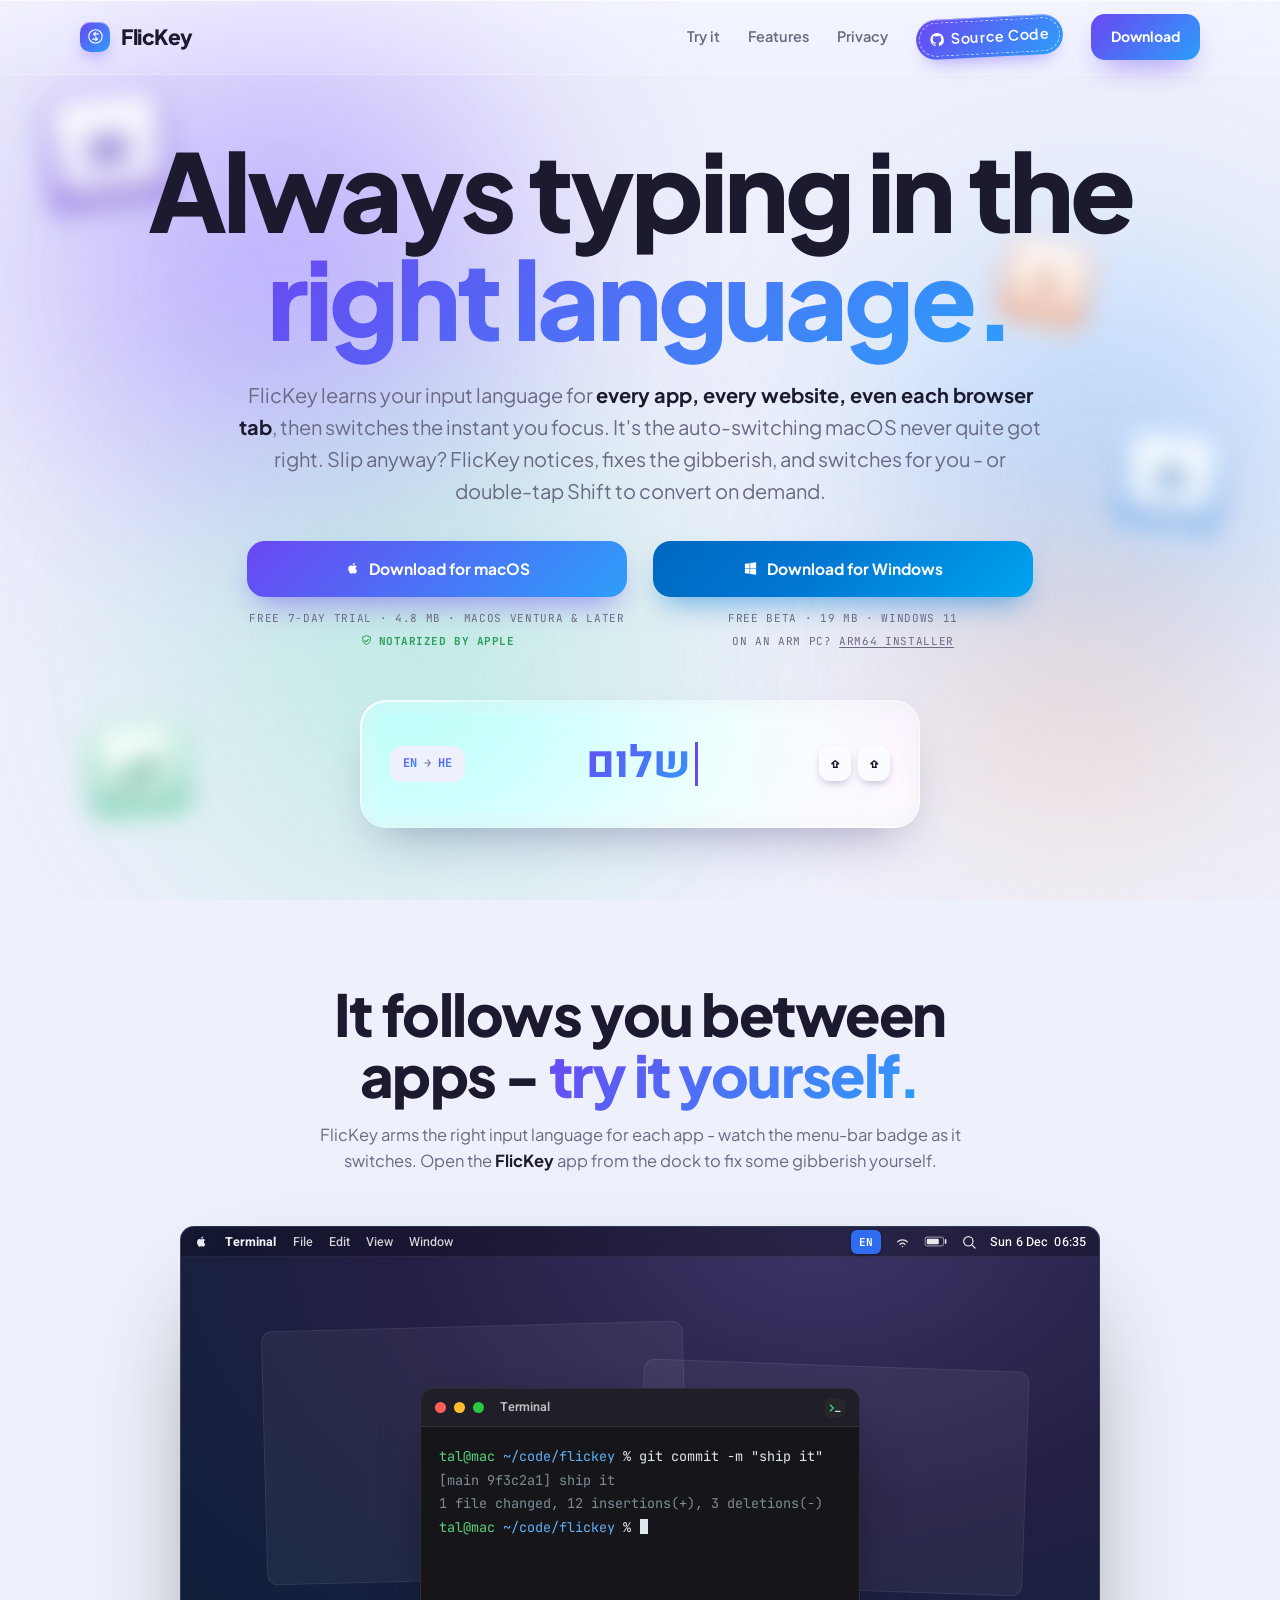
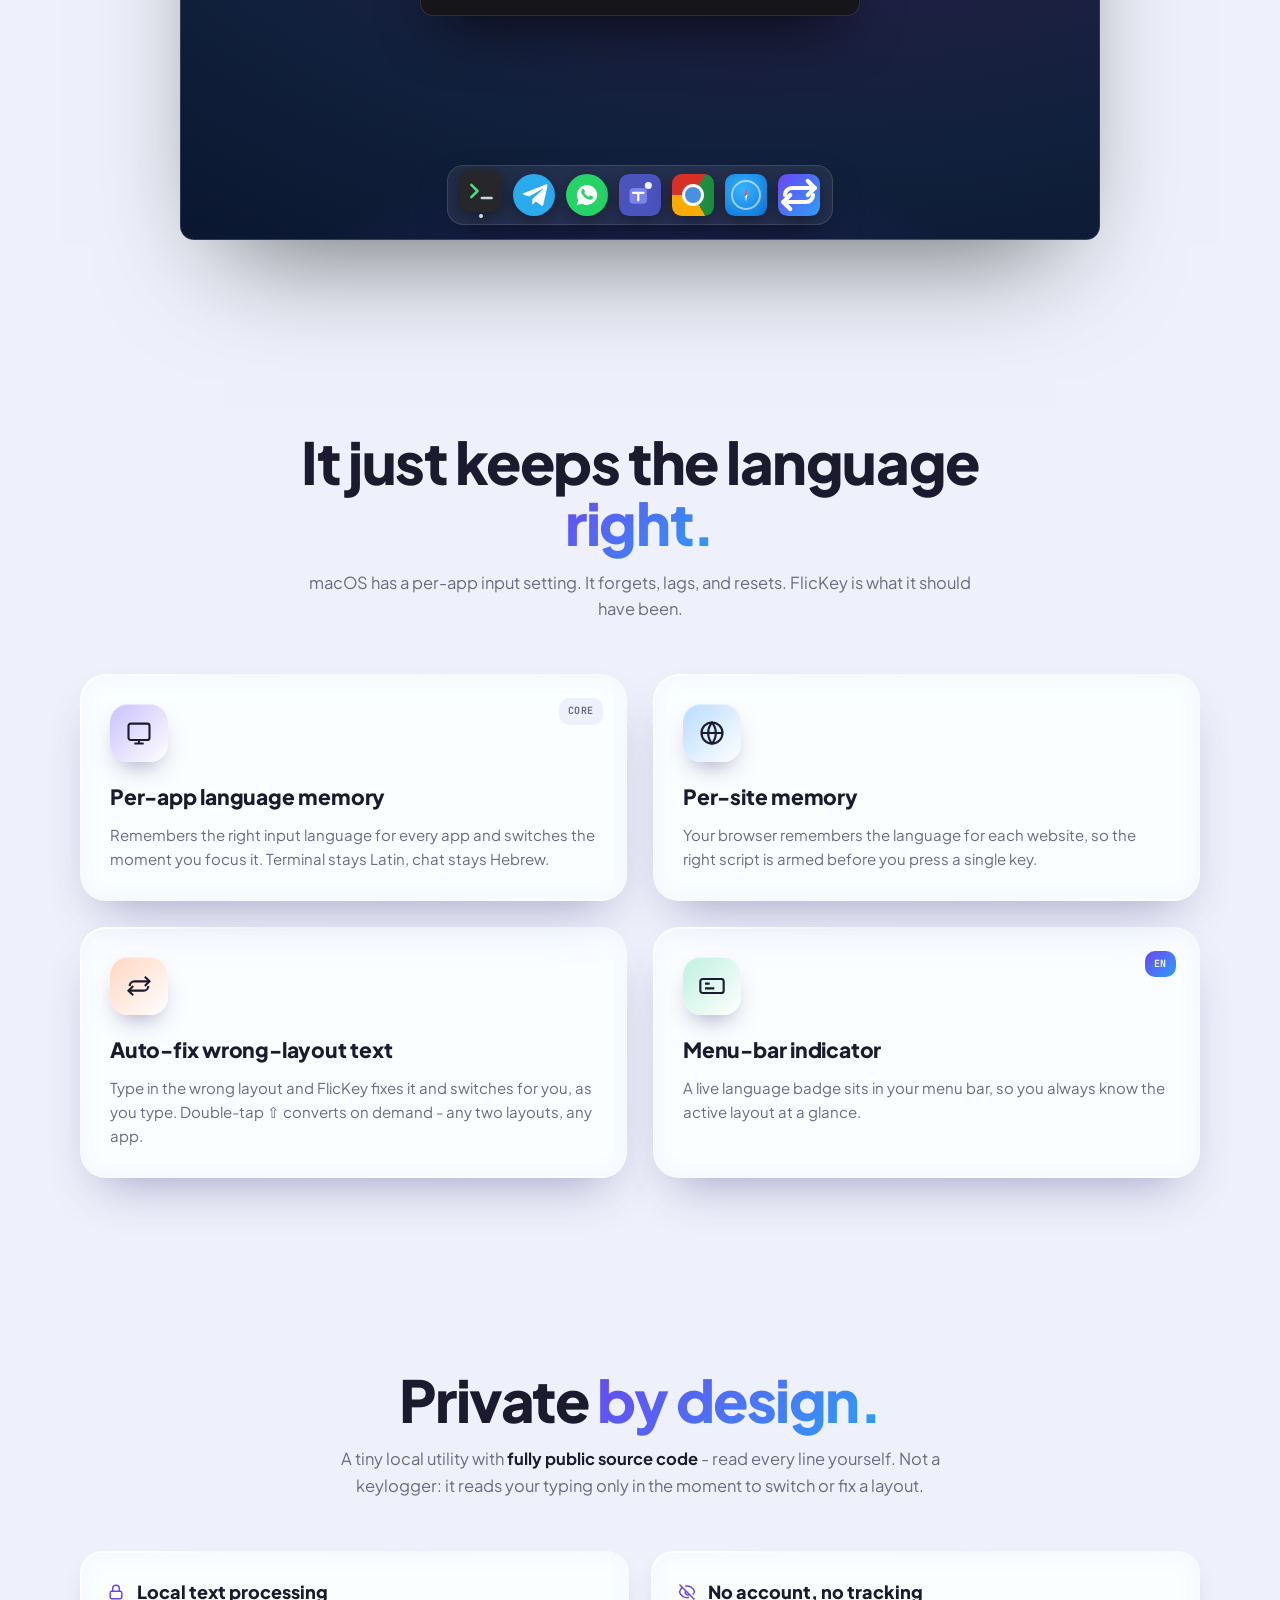
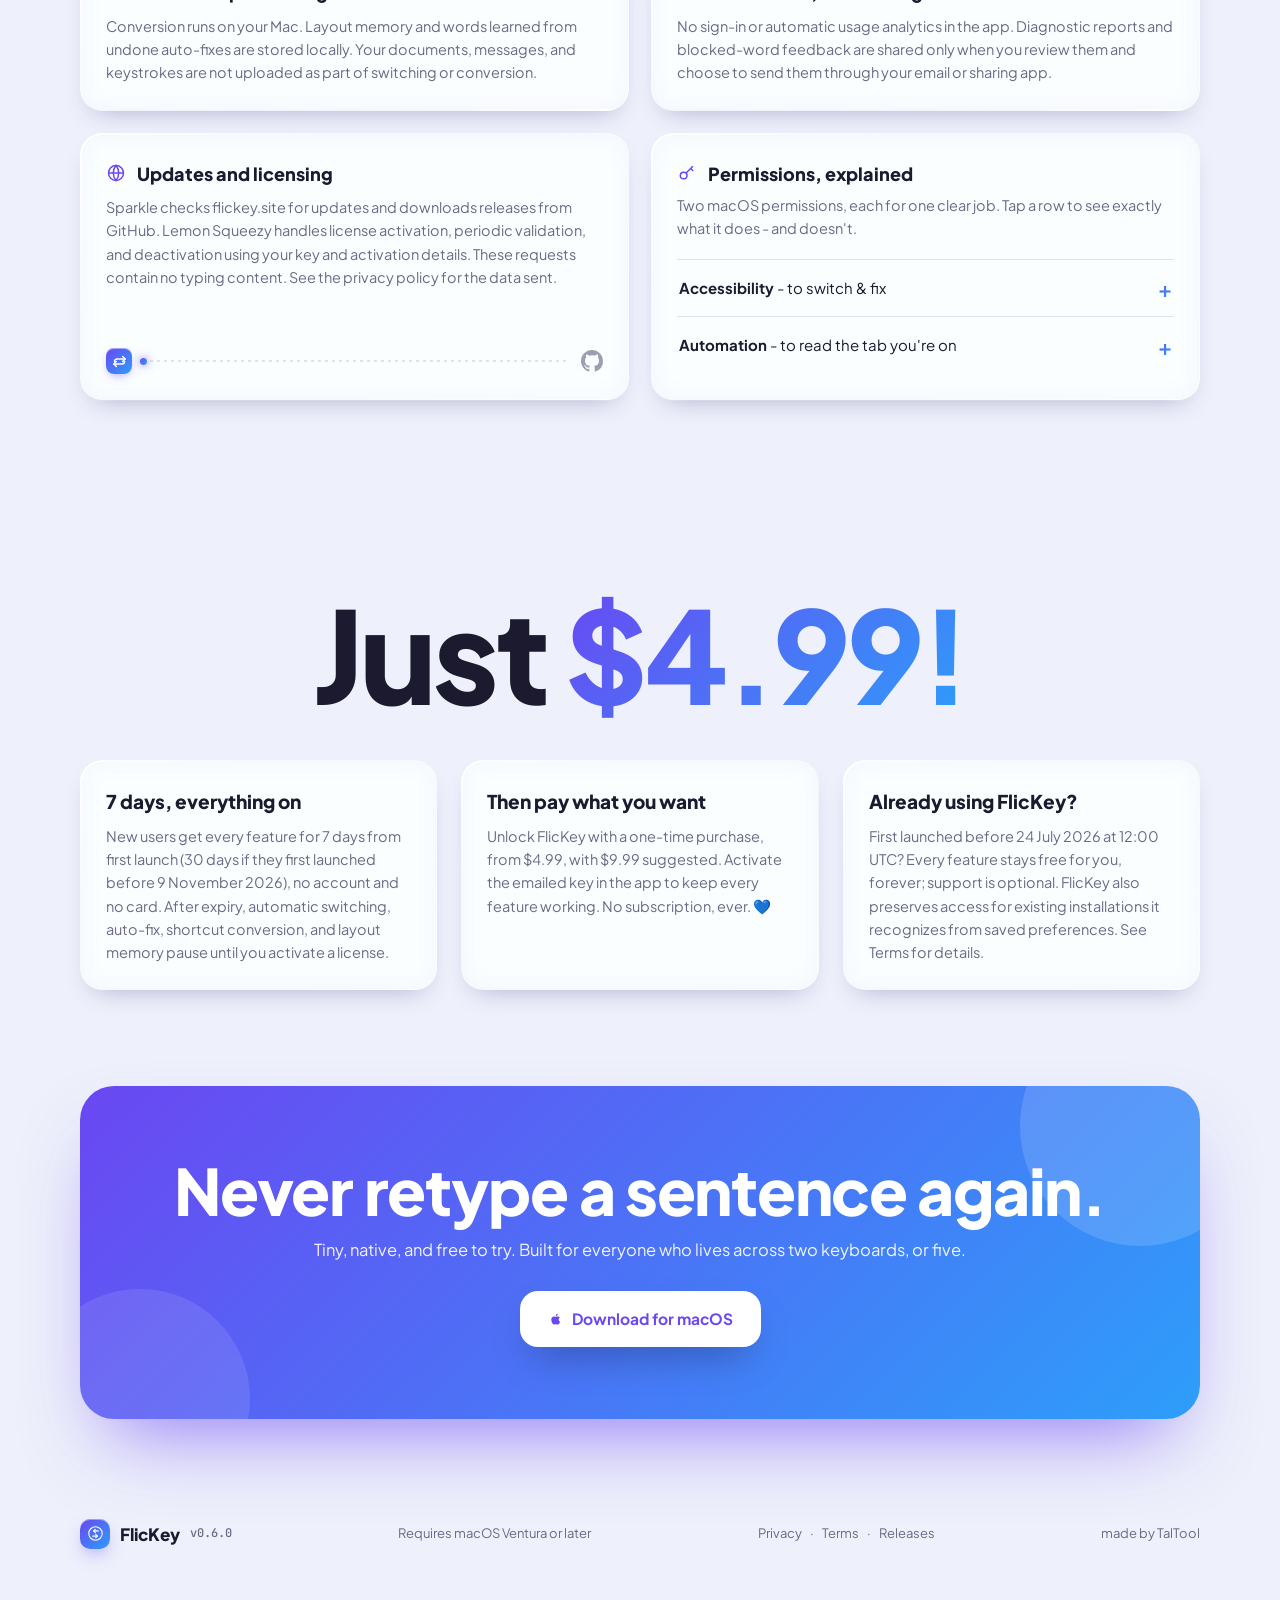
==== index.html @ a82cf3c6 "FlicKey for Windows beta: download button, Windows privacy and terms, update feed; Mac copy correcti" ====
<!DOCTYPE html>
<html lang="en">
<head>
<meta charset="UTF-8" />
<meta name="viewport" content="width=device-width, initial-scale=1.0" />
<title>FlicKey · Stop typing in the wrong keyboard</title>
<meta name="description" content="FlicKey is a tiny macOS menu-bar app that fixes wrong-keyboard-layout typing and auto-manages your input language per app and per website." />
<meta property="og:title" content="FlicKey - stop typing gibberish" />
<meta property="og:description" content="A tiny macOS menu-bar utility that fixes wrong-keyboard typing and remembers your input language per app, per website, per chat." />
<meta property="og:type" content="website" />
<meta property="og:url" content="https://flickey.site" />
<meta property="og:image" content="https://flickey.site/apple-touch-icon.png" />
<link rel="icon" href="/favicon.ico" sizes="any" />
<link rel="icon" type="image/png" sizes="32x32" href="/favicon-32.png" />
<link rel="icon" type="image/png" sizes="16x16" href="/favicon-16.png" />
<link rel="icon" href="/favicon.svg" type="image/svg+xml" />
<link rel="apple-touch-icon" href="/apple-touch-icon.png" />
<meta name="theme-color" content="#EEF0FB" />
<link rel="preconnect" href="https://fonts.googleapis.com" />
<link rel="preconnect" href="https://fonts.gstatic.com" crossorigin />
<link href="https://fonts.googleapis.com/css2?family=Plus+Jakarta+Sans:wght@400;500;600;700;800&family=JetBrains+Mono:wght@400;500;700&family=Heebo:wght@400;500;700&family=Noto+Sans+Arabic:wght@400;500;700&display=swap" rel="stylesheet" />
<link rel="stylesheet" href="engine.css" />
<style>
  :root{
    --p:0; /* scroll progress 0..1, set by JS */
    --bg:#EEF0FB; --bg-2:#E6E9F8; --ink:#1B1A2E; --ink-soft:#6A6A85; --card:#FBFCFF;
    --g1:#6A47F2; --g2:#2D9EFA; --grad:linear-gradient(135deg,var(--g1),var(--g2));
    --lav:#C9C0FF; --sky:#B8DBFF; --mint:#BFF0E0; --peach:#FFD6C2;
    --maxw:1180px; --sans:'Plus Jakarta Sans',sans-serif; --mono:'JetBrains Mono','Heebo','Noto Sans Arabic',monospace;
    --shadow:0 24px 50px -22px rgba(60,55,120,.45);
    --shadow-sm:0 12px 26px -14px rgba(60,55,120,.4);
    /* Apple Liquid Glass material */
    --lg-rim:14px;                       /* width of the refractive edge band */
    --lg-blur:12px;                      /* clarity of the glass body */
    --fk-accent:var(--g1); --fk-accent2:var(--g2); --fk-on-accent:#fff;
    --fk-ink:var(--ink); --fk-panel:#fff; --fk-panel-2:#EEF0FB; --fk-line:rgba(60,55,120,.14); --fk-line-strong:rgba(60,55,120,.28); --fk-rad:18px;
  }
  *{box-sizing:border-box;margin:0;padding:0}
  html{scroll-behavior:smooth;background:var(--bg)}
  @media (prefers-reduced-motion:reduce){html{scroll-behavior:auto}}
  body{background:transparent;color:var(--ink);font-family:var(--sans);font-size:16.5px;line-height:1.65;-webkit-font-smoothing:antialiased;overflow-x:hidden;position:relative}
  /* fixed, out-of-focus colour field - stays put while content glides over it */
  .aurora{position:fixed;inset:0;z-index:-2;overflow:hidden;pointer-events:none}
  .aurora span{position:absolute;border-radius:50%;filter:blur(80px)}
  .aurora .a1{width:60vw;height:60vw;top:-12vh;left:-8vw;background:radial-gradient(circle,rgba(168,150,255,.95),transparent 68%);opacity:.9}
  .aurora .a2{width:52vw;height:52vw;top:16vh;right:-12vw;background:radial-gradient(circle,rgba(140,196,255,.9),transparent 68%);opacity:.8}
  .aurora .a3{width:60vw;height:60vw;bottom:-16vh;left:2vw;background:radial-gradient(circle,rgba(150,232,205,.85),transparent 68%);opacity:.7}
  .aurora .a4{width:44vw;height:44vw;bottom:-6vh;right:-6vw;background:radial-gradient(circle,rgba(255,196,170,.8),transparent 68%);opacity:.6}
  ::selection{background:var(--g1);color:#fff}
  a{color:inherit;text-decoration:none}
  .wrap{max-width:var(--maxw);margin:0 auto;padding:0 30px;position:relative}
  @media(max-width:640px){.wrap{padding:0 18px}}
  .mono{font-family:var(--mono);font-size:11.5px;letter-spacing:.14em;text-transform:uppercase;color:var(--ink-soft)}

  .btn{display:inline-flex;align-items:center;gap:9px;font-weight:700;font-size:15.5px;
    padding:15px 28px;border:none;background:var(--grad);color:#fff;cursor:pointer;border-radius:18px;
    box-shadow:0 14px 30px -10px rgba(106,71,242,.6);transition:transform .2s cubic-bezier(.2,.8,.2,1),box-shadow .2s}
  .btn .apple{width:15px;height:15px;fill:currentColor}
  .btn:hover{transform:translateY(-3px);box-shadow:0 20px 40px -12px rgba(106,71,242,.7)}
  .btn:active{transform:translateY(-1px)}
  .btn-soft{background:var(--card);color:var(--ink);box-shadow:var(--shadow-sm)}
  .btn-soft:hover{box-shadow:var(--shadow)}

  .sq{display:grid;place-items:center;background:var(--grad);box-shadow:0 8px 18px -6px rgba(106,71,242,.6),inset 0 1px 0 rgba(255,255,255,.4)}
  .sq svg{display:block}
  .sq-28{width:30px;height:30px;border-radius:10px}.sq-28 svg{width:19px;height:19px}


  /* source-code badge in the nav: a small sticker-style pill */
  .nav-links a.src-pill{display:inline-flex;align-items:center;gap:7px;padding:8px 14px;border-radius:999px;
    background:var(--grad);color:#fff !important;font-weight:800;font-size:12.5px;letter-spacing:.04em;
    transform:rotate(-3deg);position:relative;text-decoration:none;
    box-shadow:0 10px 20px -10px rgba(124,92,250,.7),inset 0 1px 0 rgba(255,255,255,.4);
    transition:transform .25s cubic-bezier(.34,1.56,.64,1)}
  .nav-links .src-pill::before{content:"";position:absolute;inset:3px;border:1.5px dashed rgba(255,255,255,.65);border-radius:999px}
  .nav-links a.src-pill:hover{transform:rotate(0deg) scale(1.05);color:#fff !important}
  .nav-links .src-pill svg{width:14px;height:14px;fill:#fff}

  nav{position:sticky;top:0;z-index:50;background:linear-gradient(180deg,rgba(255,255,255,.34),rgba(255,255,255,.16));-webkit-backdrop-filter:blur(20px) saturate(190%);backdrop-filter:blur(20px) saturate(190%);border-bottom:1px solid transparent;box-shadow:inset 0 1px 0 rgba(255,255,255,.7);transition:border-color .3s,background .3s}
  nav.scrolled{background:linear-gradient(180deg,rgba(255,255,255,.45),rgba(255,255,255,.24))}
  nav.scrolled{border-bottom-color:var(--fk-line)}
  .nav-in{display:flex;align-items:center;justify-content:space-between;height:74px}
  .brand{display:flex;align-items:center;gap:11px;font-weight:800;font-size:21px;letter-spacing:-.02em}
  .nav-links{display:flex;align-items:center;gap:28px}
  .nav-links a:not(.btn){font-size:14.5px;font-weight:600;color:var(--ink-soft);transition:color .2s}
  .nav-links a:not(.btn):hover{color:var(--ink)}
  .nav-links .btn{padding:11px 20px;font-size:14px;border-radius:14px}
  @media(max-width:780px){.nav-links a:not(.btn){display:none}}

  header{padding:60px 0 60px;text-align:center;position:relative}
  /* fixed pastel KEYCAPS (same palette as the old orbs), lettered with the
     supported scripts. Each cap slow-presses on its own schedule: the side
     wall compresses as it goes down, and while pressed it blurs hard -
     receding far into the background - then releases back into focus. */
  /* Keycap, built like the reference: a saturated molded BODY whose visible
     parts are the walls (thin top/sides, THICK bottom skirt - you're viewing
     the key slightly from above), with a raised light TOP FACE high on the
     body that casts a shadow onto the skirt, plus a glossy lip on the bottom
     edge. The legend sits on the face. `backwards` fill keeps delayed caps
     tilted+blurred during their stagger - never flat & sharp on load. */
  .cap{position:fixed;z-index:-1;pointer-events:none;border-radius:17%;
    display:grid;place-items:center;
    font-family:var(--sans),'Heebo','Noto Sans Arabic',system-ui,sans-serif;
    font-weight:800;font-size:calc(var(--s) * .34);line-height:1;color:var(--ink2);
    width:var(--s);height:var(--s);
    background:linear-gradient(180deg,var(--wt) 0%,var(--wb) 55%,var(--wb) 86%,var(--lip) 100%);
    will-change:transform,filter;
    animation:capLoop 8s ease-in-out var(--d,0s) infinite backwards}
  /* raised top face: high on the body, thin side walls, thick bottom skirt */
  .cap::before{content:"";position:absolute;left:8%;right:8%;top:6%;bottom:21%;
    border-radius:12% 12% 14% 14% / 14% 14% 17% 17%;
    background:linear-gradient(180deg,var(--fh) 0%,var(--fc) 100%);
    box-shadow:inset 0 2px 1px rgba(255,255,255,.95),
               inset 0 -5px 8px rgba(58,42,108,.10),
               0 5px 7px -2px rgba(58,42,108,.42)}   /* face's shadow on the skirt */
  /* glossy light catch along the bottom lip of the skirt */
  .cap::after{content:"";position:absolute;left:16%;right:16%;bottom:3.5%;height:6%;
    border-radius:999px;background:linear-gradient(180deg,rgba(255,255,255,.65),rgba(255,255,255,0))}
  .cap-l{position:relative;z-index:1;transform:translateY(-.22em);
    text-shadow:0 1px 1px rgba(255,255,255,.5)}     /* centered on the FACE, softly printed */
  /* Caps never go fully crisp - they always keep a soft blur (floor 4px), and
     deepen as they press. */
  @keyframes capLoop{
    0%,16%  {transform:translate3d(0,0,0) rotate(var(--r,0deg));filter:blur(4px);
             box-shadow:0 26px 32px -14px rgba(60,55,120,.55),0 8px 12px -6px rgba(60,55,120,.35)}
    34%,52% {transform:translate3d(0,13px,0) rotate(var(--r,0deg));filter:blur(9px);
             box-shadow:0 8px 14px -7px rgba(60,55,120,.32),0 3px 6px -3px rgba(60,55,120,.22)}
    72%,100%{transform:translate3d(0,0,0) rotate(var(--r,0deg));filter:blur(4px);
             box-shadow:0 26px 32px -14px rgba(60,55,120,.55),0 8px 12px -6px rgba(60,55,120,.35)}}
  .cap.k1{--s:128px;top:10vh;left:3.5vw;--r:-7deg;--d:0s;
    --wt:#c6b8f7;--wb:#9f88e8;--lip:#d7cbfa;--fh:#ffffff;--fc:#e4dcfd;--ink2:#5b46b8}
  .cap.k2{--s:104px;top:48vh;right:4.5vw;--r:6deg;--d:1.3s;
    --wt:#b5d9fc;--wb:#7fb5f0;--lip:#cde6fd;--fh:#ffffff;--fc:#e1f0ff;--ink2:#2f6cb4}
  .cap.k3{--s:96px;bottom:9vh;left:7vw;--r:-5deg;--d:2.6s;
    --wt:#aeeed7;--wb:#69d2ac;--lip:#c8f6e4;--fh:#ffffff;--fc:#defaef;--ink2:#1f8a64}
  .cap.k4{--s:84px;top:27vh;right:15vw;--r:11deg;--d:3.9s;
    --wt:#ffd8c1;--wb:#f5a87e;--lip:#ffe4d2;--fh:#ffffff;--fc:#ffeadd;--ink2:#b65d33}
  @media (prefers-reduced-motion:reduce){.cap{animation:none;filter:blur(4px);transform:rotate(var(--r));
    box-shadow:0 22px 30px -14px rgba(60,55,120,.5),0 7px 10px -5px rgba(60,55,120,.3)}}
  @media (max-width:760px){.cap.k4{display:none}}
  /* When the viewport is too narrow and a cap would meet the text column, JS adds
     .caps-cramped on <html>: freeze the animation (saves cycles) and fully blur. */
  .caps-cramped .cap{animation:none;transform:rotate(var(--r));filter:blur(13px)}
  /* ==== Apple Liquid Glass ====
     Three layers, like the real material:
     1. body  - clear, colour-saturating glass (low tint, the background pours through)
     2. ::before - refractive rim: a much heavier bend of the backdrop, masked to the
        edge band only, so the background visibly warps where the glass curves
     3. ::after - specular ring: a gradient of light running around the edge        */
  .floatcard,.softcard,.fcard,.step,.priv,.free-col,.kick{
    position:relative;isolation:isolate;border:none;
    background:rgba(255,255,255,.14)!important;
    -webkit-backdrop-filter:blur(var(--lg-blur)) saturate(195%) brightness(1.06);
    backdrop-filter:blur(var(--lg-blur)) saturate(195%) brightness(1.06);
    -webkit-transform:translateZ(0);transform:translateZ(0);  /* own compositor layer: avoids glass repaint flashes */
    box-shadow:
      inset 0 1.5px 1px rgba(255,255,255,.95),
      inset 1.5px 0 1px rgba(255,255,255,.45),
      inset 0 -24px 36px -28px rgba(72,48,150,.42),
      0 30px 56px -26px rgba(60,55,120,.55)}
  /* refractive rim - heavier lensing of the backdrop, masked to the edge band only */
  .floatcard::before,.softcard::before,.fcard::before,.step::before,.priv::before,.free-col::before,.kick::before{
    content:"";position:absolute;inset:0;z-index:-1;border-radius:inherit;pointer-events:none;
    padding:var(--lg-rim);
    -webkit-backdrop-filter:blur(34px) saturate(240%) brightness(1.2);
    backdrop-filter:blur(34px) saturate(240%) brightness(1.2);
    -webkit-transform:translateZ(0);transform:translateZ(0);  /* pin to its own layer: stops Safari's masked-backdrop flicker */
    -webkit-mask:linear-gradient(#000 0 0) content-box,linear-gradient(#000 0 0);
    -webkit-mask-composite:xor;
            mask:linear-gradient(#000 0 0) content-box,linear-gradient(#000 0 0);
            mask-composite:exclude}
  /* specular ring - bright light running around the rim (top-left + bottom-right hot) */
  .floatcard::after,.softcard::after,.fcard::after,.step::after,.priv::after,.free-col::after,.kick::after{
    content:"";position:absolute;inset:0;border-radius:inherit;pointer-events:none;padding:1.5px;
    background:linear-gradient(135deg,rgba(255,255,255,1),rgba(255,255,255,.2) 22%,rgba(255,255,255,0) 46%,rgba(255,255,255,.24) 70%,rgba(255,255,255,.95)) border-box;
    -webkit-mask:linear-gradient(#000 0 0) content-box,linear-gradient(#000 0 0);
    -webkit-mask-composite:xor;
            mask:linear-gradient(#000 0 0) content-box,linear-gradient(#000 0 0);
            mask-composite:exclude}
  .kick{--lg-rim:7px;--lg-blur:10px}   /* small pill: thinner rim, clearer body */
  .kick{display:inline-flex;align-items:center;gap:9px;font-size:13px;font-weight:600;color:var(--ink-soft);
    background:var(--card);padding:8px 16px;border-radius:30px;box-shadow:var(--shadow-sm);margin-bottom:30px;position:relative;z-index:1}
  .kick .dotg{width:9px;height:9px;border-radius:50%;background:var(--grad)}
  h1{font-weight:800;font-size:clamp(48px,8.6vw,108px);line-height:1.0;letter-spacing:-.035em;position:relative;z-index:1}
  h1 .grad{background:var(--grad);-webkit-background-clip:text;background-clip:text;color:transparent}
  .lead{margin:28px auto 0;font-size:clamp(17px,2vw,20px);color:var(--ink-soft);max-width:54ch;line-height:1.6;position:relative;z-index:1}
  .lead b{color:var(--ink);font-weight:700}
  /* two equal columns, centered as a pair: same-width buttons, details stacked under each */
  .cta-row{margin-top:34px;display:grid;grid-template-columns:repeat(2,minmax(0,380px));justify-content:center;align-items:start;gap:14px 26px;position:relative;z-index:1}
  @media(max-width:820px){.cta-row{grid-template-columns:minmax(0,380px)}}
  .dl{display:flex;flex-direction:column;align-items:stretch;gap:12px}
  .dl .btn{justify-content:center}
  .dl-meta{display:flex;flex-direction:column;align-items:center;gap:5px}
  .dl-meta a{color:inherit;text-decoration:underline;text-underline-offset:2px}
  /* Windows: same shape as the Mac button, in Windows blues */
  .btn-win{background:linear-gradient(135deg,#0067c0 0%,#0078d4 45%,#00a4ef 100%);box-shadow:0 14px 30px -10px rgba(0,120,212,.6)}
  .btn-win:hover{box-shadow:0 20px 40px -12px rgba(0,120,212,.7)}
  .btn .win{width:15px;height:15px;fill:currentColor}
  .cta-note{font-family:var(--mono);font-size:11px;letter-spacing:.06em;text-transform:uppercase;color:var(--ink-soft)}
  /* notarization trust signal - subtle, inline with the download button */
  .notarized{display:inline-flex;align-items:center;gap:6px;font-family:var(--mono);font-size:11px;letter-spacing:.05em;text-transform:uppercase;font-weight:700;color:#2a9d5a}
  .notarized svg{width:13px;height:13px;flex:0 0 auto}

  /* hero floating readout card */
  .floatcard{position:relative;z-index:1;max-width:560px;margin:50px auto 0;background:var(--card);border-radius:26px;padding:26px 30px;box-shadow:var(--shadow);
    display:flex;align-items:center;gap:16px;flex-wrap:nowrap;justify-content:center;min-height:128px}
  .floatcard .rpair{font-family:var(--mono);font-size:12px;color:var(--ink-soft);background:var(--bg);border-radius:12px;padding:8px 13px;white-space:nowrap}
  .floatcard .rpair b{background:var(--grad);-webkit-background-clip:text;background-clip:text;color:transparent}
  .rtext-wrap{flex:1;min-width:0;height:64px;display:flex;align-items:center;justify-content:center;overflow:hidden}
  .rtext{font-family:var(--mono);font-size:clamp(28px,5vw,44px);font-weight:700;white-space:nowrap;transition:opacity .15s,filter .15s}
  .rtext.fixed{font-family:var(--fk-script);background:var(--grad);-webkit-background-clip:text;background-clip:text;color:transparent}
  .rcaret{width:3px;height:1em;background:var(--g1);font-size:clamp(28px,5vw,44px);margin-left:4px;animation:blink 1.05s steps(1) infinite}
  @keyframes blink{50%{opacity:0}}
  .floatcard .keys{display:flex;align-items:center;gap:7px}

  section{padding:96px 0;position:relative}
  .sec-head{text-align:center;max-width:680px;margin:0 auto 52px}
  .sec-head h2{font-weight:800;font-size:clamp(32px,5vw,58px);line-height:1.05;letter-spacing:-.025em}
  .sec-head h2 .grad{background:var(--grad);-webkit-background-clip:text;background-clip:text;color:transparent}
  .sec-sub{color:var(--ink-soft);font-size:16.5px;margin-top:16px;line-height:1.6}
  .sec-sub b{color:var(--ink);font-weight:700}

  .softcard{background:var(--card);border-radius:26px;box-shadow:var(--shadow)}

  /* per-interaction supported apps - a "trusted by"-style logo strip */
  #within{padding:72px 0 80px}
  .within-strip{display:flex;flex-wrap:wrap;justify-content:center;gap:22px 22px;max-width:860px;margin:38px auto 0}
  .applogo{display:flex;flex-direction:column;align-items:center;gap:9px;width:58px;opacity:.92;transition:transform .2s ease,opacity .2s ease}
  .applogo:hover{opacity:1;transform:translateY(-3px)}
  .applogo .ico{width:44px;height:44px;display:grid;place-items:center;filter:drop-shadow(0 6px 12px rgba(60,55,120,.22))}
  .applogo .ico>svg,.applogo .ico>.ic{width:44px;height:44px;display:block;border-radius:24%}
  .applogo em{font-style:normal;font-size:11px;font-weight:600;color:var(--ink-soft);font-family:var(--sans),system-ui,sans-serif;white-space:nowrap}
  .within-foot{text-align:center;margin-top:32px;font-family:var(--mono);font-size:11px;letter-spacing:.04em;text-transform:uppercase;color:var(--ink-soft)}
  .within-foot b{color:var(--ink)}

  /* demo */
  .demo-shell{padding:30px;max-width:780px;margin:0 auto}
  .pairs{display:flex;gap:10px;margin-bottom:22px;flex-wrap:wrap;justify-content:center}
  .pairtab{font-family:var(--mono);font-size:11.5px;font-weight:700;letter-spacing:.04em;color:var(--ink-soft);background:var(--bg);
    border:none;padding:9px 15px;cursor:pointer;border-radius:13px;transition:all .2s}
  .pairtab:hover{color:var(--ink);box-shadow:var(--shadow-sm)}
  .pairtab[aria-selected="true"]{background:var(--grad);color:#fff;box-shadow:0 10px 22px -8px rgba(106,71,242,.6)}
  .demo-bar{display:flex;align-items:center;gap:8px;margin-bottom:16px;font-family:var(--mono);font-size:11.5px;letter-spacing:.04em;color:var(--ink-soft)}
  .demo-bar .dot{width:11px;height:11px;border-radius:50%;background:var(--bg-2)}
  .demo-title{margin-left:6px}
  .demo-pill{margin-left:auto}
  .field{border:none!important;background:var(--bg)!important;box-shadow:inset 0 2px 8px rgba(60,55,120,.12)}
  .langpill{border:none!important;background:var(--bg)!important;border-radius:13px}
  .key{border:none;box-shadow:0 4px 10px -3px rgba(60,55,120,.4),inset 0 1px 0 rgba(255,255,255,.6);border-radius:11px;background:var(--card)}
  .demo-foot{display:flex;align-items:center;justify-content:space-between;gap:14px;margin-top:22px;flex-wrap:wrap}
  .kbd{display:inline-flex;align-items:center;gap:7px;color:var(--ink-soft);font-size:13.5px}
  .cfg{font-family:var(--mono);font-size:9.5px;letter-spacing:.08em;text-transform:uppercase;color:var(--ink-soft);background:var(--bg);border-radius:8px;padding:4px 8px}
  .flipbtn{padding:12px 22px}.flipbtn svg{width:16px;height:16px}
  .demo-notes{margin-top:22px;display:flex;gap:12px;flex-wrap:wrap;justify-content:center}
  .chip{font-family:var(--mono);font-size:11px;letter-spacing:.03em;color:var(--ink-soft);background:var(--bg);border-radius:30px;padding:8px 14px}
  .chip b{color:var(--ink)}

  /* features */
  .grid{display:grid;grid-template-columns:repeat(2,1fr);gap:26px}
  @media(max-width:760px){.grid{grid-template-columns:1fr}}
  .fcard{background:var(--card);border-radius:26px;box-shadow:var(--shadow);padding:30px;position:relative;transition:transform .25s cubic-bezier(.2,.8,.2,1),box-shadow .25s}
  .fcard:hover{transform:translateY(-5px);box-shadow:0 32px 60px -22px rgba(60,55,120,.5)}
  .fcard .ico{width:58px;height:58px;border-radius:18px;display:grid;place-items:center;margin-bottom:18px;
    box-shadow:0 12px 24px -10px rgba(60,55,120,.5),inset 0 1px 0 rgba(255,255,255,.5)}
  .fcard:nth-child(1) .ico{background:linear-gradient(135deg,var(--lav),#fff)}
  .fcard:nth-child(2) .ico{background:linear-gradient(135deg,var(--sky),#fff)}
  .fcard:nth-child(3) .ico{background:linear-gradient(135deg,var(--peach),#fff)}
  .fcard:nth-child(4) .ico{background:linear-gradient(135deg,var(--mint),#fff)}
  .fcard .ico svg{width:28px;height:28px;stroke:var(--ink);stroke-width:1.8;fill:none}
  .fcard h3{font-weight:800;font-size:21px;letter-spacing:-.01em;margin-bottom:8px}
  .fcard p{font-size:15px;color:var(--ink-soft);line-height:1.6}
  .badge{position:absolute;top:24px;right:24px;font-family:var(--mono);font-size:10px;font-weight:700;letter-spacing:.06em;
    background:var(--bg);color:var(--ink-soft);padding:5px 9px;border-radius:10px}
  .badge.live{background:var(--grad);color:#fff}

  /* steps */
  .steps{display:grid;grid-template-columns:repeat(3,1fr);gap:24px}
  @media(max-width:760px){.steps{grid-template-columns:1fr}}
  .step{background:var(--card);border-radius:24px;box-shadow:var(--shadow-sm);padding:30px;text-align:center}
  .step .num{width:56px;height:56px;margin:0 auto 16px;border-radius:50%;display:grid;place-items:center;font-weight:800;font-size:22px;color:#fff;background:var(--grad);box-shadow:0 10px 22px -8px rgba(106,71,242,.6)}
  .step h3{font-weight:800;font-size:20px;margin-bottom:8px}
  .step p{font-size:14.5px;color:var(--ink-soft);line-height:1.6}
  .step p b{color:var(--ink)}

  /* privacy */
  .priv-grid{display:grid;grid-template-columns:repeat(2,1fr);gap:22px;align-items:stretch}
  @media(max-width:760px){.priv-grid{grid-template-columns:1fr}}
  .priv{background:var(--card);border-radius:22px;box-shadow:var(--shadow-sm);padding:26px;display:flex;flex-direction:column}
  .priv h3{font-weight:800;font-size:18px;display:flex;align-items:center;gap:11px;margin-bottom:8px}
  .priv h3 svg{width:20px;height:20px;stroke:var(--g1);stroke-width:1.8;fill:none;flex:0 0 auto}
  .priv p{font-size:14.5px;color:var(--ink-soft);line-height:1.6}
  /* Update mini-animation: a packet goes FlicKey -> GitHub (request)
     and back (latest release). Pinned to the card bottom so the header still
     aligns with the Permissions cell. */
  .netcall{margin-top:auto;padding-top:20px;display:flex;align-items:center;gap:11px}
  .nc-node{flex:0 0 auto;display:grid;place-items:center}
  .nc-fk{width:26px;height:26px;border-radius:8px;background:var(--grad);box-shadow:0 4px 10px -3px rgba(106,71,242,.5),inset 0 1px 0 rgba(255,255,255,.45)}
  .nc-fk svg{width:15px;height:15px;fill:none;stroke:#fff;stroke-width:2.4;stroke-linecap:round;stroke-linejoin:round}
  .nc-gh{color:var(--ink-soft);opacity:.65}
  .nc-gh svg{width:22px;height:22px;fill:currentColor;display:block}
  .nc-wire{position:relative;flex:1;height:2px;border-radius:2px;background:repeating-linear-gradient(90deg,var(--fk-line) 0 3px,transparent 3px 7px)}
  .nc-packet{position:absolute;top:50%;left:0;width:7px;height:7px;margin:-3.5px 0 0 -3.5px;border-radius:50%;background:var(--grad);box-shadow:0 0 8px 1px rgba(106,71,242,.55);will-change:left,opacity,transform;animation:ncTravel 3.4s cubic-bezier(.5,0,.5,1) infinite}
  @keyframes ncTravel{
    0%{left:0;opacity:0;transform:scale(.5)}
    9%{opacity:1;transform:scale(1)}
    42%{left:100%;opacity:1;transform:scale(1)}
    50%{left:100%;opacity:.2;transform:scale(.65)}
    58%{opacity:1;transform:scale(1)}
    92%{left:0;opacity:1}
    100%{left:0;opacity:0;transform:scale(.5)}}
  @media (prefers-reduced-motion:reduce){.nc-packet{animation:none;left:50%;opacity:1}}
  /* wide permissions card with the accordions nested inside */
  .priv.wide .ico-row{display:flex;align-items:center;gap:11px;margin-bottom:6px}
  .priv.wide .ico-row svg{width:20px;height:20px;stroke:var(--g1);stroke-width:1.8;fill:none;flex:0 0 auto}
  .perms{margin-top:18px;border-top:1px solid var(--fk-line)}
  .perm{border-bottom:1px solid var(--fk-line);padding:16px 2px}.perm:last-child{border-bottom:none}
  .perm-x{background:var(--grad);-webkit-background-clip:text;background-clip:text;color:transparent;opacity:1;font-weight:600}
  .perm-d{color:var(--ink-soft)}.perm.open .perm-d{opacity:1}
  .perm-d code{background:var(--bg);border-radius:5px;padding:1px 5px}

  /* free */
  #free{text-align:center}
  #free .big{font-weight:800;font-size:clamp(54px,10vw,128px);letter-spacing:-.03em;line-height:.95}
  #free .big .grad{background:var(--grad);-webkit-background-clip:text;background-clip:text;color:transparent}
  .free-grid{display:grid;grid-template-columns:repeat(3,1fr);gap:24px;margin-top:46px;text-align:left}
  @media(max-width:760px){.free-grid{grid-template-columns:1fr}}
  .free-col{background:var(--card);border-radius:22px;box-shadow:var(--shadow-sm);padding:26px}
  .free-col h3{font-weight:800;font-size:19px;margin-bottom:8px}
  .free-col p{font-size:14.5px;color:var(--ink-soft);line-height:1.6}

  .final{background:var(--grad);color:#fff;border-radius:34px;box-shadow:0 40px 80px -30px rgba(106,71,242,.7);text-align:center;padding:72px 30px;position:relative;overflow:hidden}
  .final::before{content:"";position:absolute;top:-80px;right:-60px;width:240px;height:240px;border-radius:50%;background:rgba(255,255,255,.14)}
  .final::after{content:"";position:absolute;bottom:-90px;left:-50px;width:220px;height:220px;border-radius:50%;background:rgba(255,255,255,.1)}
  .final h2{font-weight:800;font-size:clamp(34px,6vw,64px);line-height:1.0;letter-spacing:-.02em;margin-bottom:14px;position:relative;z-index:1}
  .final p{font-size:16.5px;margin-bottom:28px;opacity:.92;position:relative;z-index:1}
  .final .btn{background:#fff;color:var(--g1);position:relative;z-index:1;box-shadow:0 18px 40px -14px rgba(0,0,0,.35)}
  footer{margin-top:70px;padding:30px 0 40px}
  .foot-in{display:flex;align-items:center;justify-content:space-between;gap:18px;flex-wrap:wrap;font-size:13px;color:var(--ink-soft)}
  .foot-brand{display:flex;align-items:center;gap:10px;font-weight:800;font-size:17px;color:var(--ink)}
  .foot-in a{color:var(--ink-soft)}.foot-in a:hover{color:var(--g1)}
  .foot-links{display:inline-flex;align-items:center;gap:8px;white-space:nowrap}
</style>
</head>
<body>

<div class="aurora" aria-hidden="true"><span class="a1"></span><span class="a2"></span><span class="a3"></span><span class="a4"></span></div>

<template id="glyph">
  <svg viewBox="0 0 48 48" fill="none" aria-hidden="true">
    <circle cx="24" cy="24" r="17" stroke="#fff" stroke-width="2.8" stroke-opacity=".96"/>
    <g stroke="#fff" stroke-width="3" stroke-linecap="round" stroke-linejoin="round">
      <path d="M31 17.5 H20"/><path d="M23.5 13.5 L19 17.5 L23.5 21.5"/>
      <path d="M17 30.5 H28"/><path d="M24.5 26.5 L29 30.5 L24.5 34.5"/>
    </g>
  </svg>
</template>

<nav id="nav">
  <div class="wrap nav-in">
    <a class="brand" href="#top"><span class="sq sq-28" id="navico"></span>FlicKey</a>
    <div class="nav-links">
      <a href="#autoswitch">Try it</a><a href="#features">Features</a><a href="#privacy">Privacy</a><a class="src-pill" href="https://github.com/alfital2/FlicKey" target="_blank" rel="noopener" aria-label="FlicKey source code on GitHub"><svg viewBox="0 0 24 24" aria-hidden="true"><path d="M12 .5C5.65.5.5 5.65.5 12c0 5.08 3.29 9.39 7.86 10.91.58.11.79-.25.79-.56 0-.28-.01-1.02-.02-2-3.2.7-3.88-1.54-3.88-1.54-.52-1.33-1.28-1.68-1.28-1.68-1.04-.71.08-.7.08-.7 1.15.08 1.76 1.18 1.76 1.18 1.03 1.75 2.69 1.25 3.34.96.1-.75.4-1.25.72-1.54-2.55-.29-5.23-1.28-5.23-5.68 0-1.26.45-2.28 1.18-3.09-.12-.29-.51-1.46.11-3.05 0 0 .96-.31 3.15 1.18a10.9 10.9 0 0 1 5.74 0c2.19-1.49 3.15-1.18 3.15-1.18.62 1.59.23 2.76.11 3.05.73.81 1.18 1.83 1.18 3.09 0 4.41-2.69 5.38-5.25 5.66.41.35.77 1.05.77 2.12 0 1.53-.01 2.76-.01 3.14 0 .3.21.67.8.55A10.52 10.52 0 0 0 23.5 12C23.5 5.65 18.35.5 12 .5z"/></svg>Source Code</a>
      <a class="btn" href="https://github.com/alfital2/FlicKey/releases/latest/download/FlicKey.dmg">Download</a>
    </div>
  </div>
</nav>

<header id="top">
  <div class="cap k1" aria-hidden="true"><span class="cap-l">ש</span></div><div class="cap k2" aria-hidden="true"><span class="cap-l">Я</span></div><div class="cap k3" aria-hidden="true"><span class="cap-l">ض</span></div><div class="cap k4" aria-hidden="true"><span class="cap-l">A</span></div>
  <div class="wrap">
    <h1 class="reveal" data-d="1">Always typing in the<br><span class="grad">right language.</span></h1>
    <p class="lead reveal" data-d="1">FlicKey learns your input language for <b>every app, every website, even each browser tab</b>, then switches the instant you focus. It's the auto-switching macOS never quite got right. Slip anyway? FlicKey notices, fixes the gibberish, and switches for you - or double-tap Shift to convert on demand.</p>
    <div class="cta-row reveal" data-d="2">
      <div class="dl">
        <a class="btn" href="https://github.com/alfital2/FlicKey/releases/latest/download/FlicKey.dmg">
          <svg class="apple" viewBox="0 0 24 24"><path d="M17.05 12.04c-.02-2.2 1.8-3.26 1.88-3.31-1.03-1.5-2.62-1.7-3.18-1.73-1.35-.14-2.64.8-3.32.8-.69 0-1.74-.78-2.86-.76-1.47.02-2.83.86-3.59 2.18-1.53 2.66-.39 6.6 1.1 8.76.73 1.06 1.6 2.25 2.74 2.21 1.1-.04 1.51-.71 2.84-.71 1.32 0 1.69.71 2.85.69 1.18-.02 1.92-1.08 2.64-2.14.83-1.22 1.18-2.4 1.2-2.46-.03-.01-2.3-.88-2.32-3.5zM14.88 5.39c.6-.73 1.01-1.74.9-2.75-.87.04-1.92.58-2.55 1.31-.56.64-1.05 1.67-.92 2.65.97.08 1.96-.49 2.57-1.21z"/></svg>
          Download for macOS
        </a>
        <div class="dl-meta">
          <span class="cta-note">Free 7-day trial · 4.8 MB · macOS Ventura &amp; later</span>
    <span class="notarized" title="Signed &amp; notarized by Apple - opens with no security warnings">
        <svg viewBox="0 0 24 24" fill="none" aria-hidden="true"><path d="M12 3l7 2.4v5.3c0 4.3-3 7.5-7 8.7-4-1.2-7-4.4-7-8.7V5.4L12 3z" stroke="currentColor" stroke-width="1.8" stroke-linejoin="round"/><path d="M8.7 12.1l2.3 2.3 4.3-4.5" stroke="currentColor" stroke-width="2" stroke-linecap="round" stroke-linejoin="round"/></svg>
        Notarized by Apple
      </span>
        </div>
      </div>
      <div class="dl">
        <a class="btn btn-win" href="https://github.com/alfital2/FlicKey/releases/download/win-v0.1.0/FlicKey-Setup-0.1.0-x64.exe">
          <svg class="win" viewBox="0 0 24 24" aria-hidden="true"><path d="M3 4.5l7.5-1v8H3v-7zm8.5-1.2L21 2v9.5h-9.5V3.3zM3 12.5h7.5v8L3 19.5v-7zm8.5 0H21V22l-9.5-1.3v-8.2z"/></svg>
          Download for Windows
        </a>
        <div class="dl-meta">
          <span class="cta-note">Free beta · 19 MB · Windows 11</span>
          <span class="cta-note">On an ARM PC? <a href="https://github.com/alfital2/FlicKey/releases/download/win-v0.1.0/FlicKey-Setup-0.1.0-arm64.exe">ARM64 installer</a></span>
        </div>
      </div>
    </div>
    <div class="floatcard reveal" data-d="2">

      <span class="rpair"><b id="flA">EN</b> → <b id="flB">HE</b></span>
      <span class="rtext-wrap"><span class="rtext" id="flText">akuo</span><span class="rcaret"></span></span>
      <span class="keys"><span class="key" id="hk1">⇧</span><span class="key" id="hk2">⇧</span></span>
    </div>
  </div>
</header>

<style>
  /* ===== unified macOS screen ===== */
  @keyframes pillWiggle{0%,100%{transform:rotate(0) translateX(0)}14%{transform:rotate(-9deg) translateX(-2px)}30%{transform:rotate(8deg) translateX(2px)}46%{transform:rotate(-6deg) translateX(-1px)}62%{transform:rotate(4deg) translateX(1px)}78%{transform:rotate(-2deg)}}
  .inputpill.wiggle{animation:pillWiggle .5s ease}
  /* dock app icons */
  .dock .dockapp.app-icon{background:transparent!important;box-shadow:none;padding:0;overflow:visible;filter:drop-shadow(0 5px 9px rgba(0,0,0,.4))}
  .dockapp.app-icon svg,.dockapp.app-icon .ic{width:100%;height:100%;display:block;border-radius:23%}
  .ic{position:relative;border-radius:23%;overflow:hidden}
  .ic-chrome{background:conic-gradient(from -90deg,#d93025 0 120deg,#1e8e3e 120deg 240deg,#f9ab00 240deg 360deg)}
  .ic-chrome::after{content:"";position:absolute;inset:31%;border-radius:50%;background:#4a90e2;box-shadow:0 0 0 3px #fff}
  .ic-safari{background:radial-gradient(circle at 42% 36%,#36b3ff,#0a72d4)}
  .ic-safari::before{content:"";position:absolute;inset:14%;border-radius:50%;border:2px solid rgba(255,255,255,.55)}
  .ic-safari .needle{position:absolute;inset:33%;background:linear-gradient(135deg,#ff4f4f 0 50%,#f4f4f6 50% 100%);clip-path:polygon(50% 2%,60% 50%,50% 98%,40% 50%)}
  .ic-flickey{background:var(--grad);display:grid;place-items:center}
  .ic-flickey svg{width:58%;height:58%}
  .win-icon{overflow:hidden;padding:0}
  .win-icon svg,.win-icon .ic{width:100%;height:100%;border-radius:5px;display:block}
  /* skins */
  .win-body{position:relative}
  .skin{display:none}
  .skin.on{display:block}
  .sk-chat.on,.sk-fk.on{display:flex;flex-direction:column}
  .sk-teams.on{display:flex}
  .bleed{margin:-20px -18px -22px;border-radius:0 0 13px 13px;overflow:hidden;min-height:188px}
  /* terminal */
  .sk-term{font-family:var(--mono);font-size:13.5px;line-height:1.75;color:#dfe7ef;background:#15151a;padding:18px}
  .sk-term .tp{color:#5ad17a}.sk-term .tpath{color:#62b0f5}.sk-term .dim{color:#7e8a96}
  .sk-term .tcur{display:inline-block;width:8px;height:15px;background:#dfe7ef;vertical-align:-2px;margin-left:1px;animation:fk-blink 1.1s steps(1) infinite}
  /* chat */
  .sk-chat{background:#0f0e15}
  .ch-head{display:flex;align-items:center;gap:10px;padding:11px 14px;background:rgba(255,255,255,.05);border-bottom:1px solid rgba(255,255,255,.06)}
  .ch-av{width:30px;height:30px;border-radius:50%;display:grid;place-items:center;color:#fff;font-weight:700;font-size:13px;flex:0 0 auto}
  .ch-meta{display:flex;flex-direction:column;line-height:1.2}
  .ch-name{font-size:13.5px;font-weight:600;color:#f1f1f6}
  .ch-sub{font-size:11px;color:#7fb7ff}
  .ch-body{flex:1;padding:16px 14px;display:flex;flex-direction:column;gap:9px}
  .sk-chat.wa{background:#0c1317}
  .ch-bub{max-width:78%;padding:8px 12px;border-radius:13px;font-size:14px;line-height:1.4;font-family:var(--sans),'Heebo','Noto Sans Arabic',sans-serif}
  .ch-bub.recv{align-self:flex-start;background:rgba(255,255,255,.09);color:#e9e8f2;border-bottom-left-radius:4px}
  .ch-bub.sent{align-self:flex-end;color:#fff;border-bottom-right-radius:4px;background:#2f6cf0}
  .sk-chat.wa .ch-bub.sent{background:#1f8f4e}
  .ch-compose{display:flex;align-items:center;gap:8px;padding:9px 12px;background:rgba(255,255,255,.04);border-top:1px solid rgba(255,255,255,.06)}
  .ch-ph{flex:1;font-size:13px;color:rgba(255,255,255,.4)}
  .ch-lang{font-family:var(--mono);font-size:10px;font-weight:700;color:#fff;background:#2f6cf0;border-radius:5px;padding:2px 6px}
  .sk-chat.wa .ch-lang{background:#1f8f4e}
  .ch-send{width:24px;height:24px;border-radius:50%;background:var(--grad);display:grid;place-items:center;color:#fff;font-size:11px}
  /* browser */
  .sk-web{background:#101015;position:relative}
  .bw-tabs{display:flex;gap:4px;padding:8px 10px 0;background:#1b1b20;border-bottom:1px solid rgba(255,255,255,.06)}
  .sk-web.safari .bw-tabs{padding:7px 10px}
  .bw-tab{flex:1;min-width:0;display:flex;align-items:center;gap:7px;padding:7px 9px;border:none;background:rgba(255,255,255,.05);color:rgba(255,255,255,.6);border-radius:8px 8px 0 0;cursor:pointer;max-width:150px}
  .sk-web.safari .bw-tab{border-radius:7px}
  .bw-tab[aria-current="true"]{background:rgba(255,255,255,.13);color:#fff}
  .bw-fav{width:13px;height:13px;border-radius:4px;flex:0 0 auto}
  .bw-tlabel{font-size:11.5px;white-space:nowrap;overflow:hidden;text-overflow:ellipsis;font-family:var(--sans)}
  .bw-x{margin-left:auto;font-size:13px;opacity:.4}
  .bw-addr{display:flex;align-items:center;gap:9px;padding:8px 14px;background:#15151a}
  .bw-lock{font-size:11px;opacity:.5}
  .bw-url{font-family:var(--sans);font-size:13px;color:#fff}
  .bw-page{position:relative;text-align:center;padding:22px 14px 18px}
  .bw-wm{font-size:25px;font-weight:800;margin-bottom:13px;font-family:var(--sans)}
  .bw-search{display:flex;align-items:center;gap:10px;background:rgba(255,255,255,.07);border:1px solid rgba(255,255,255,.1);border-radius:20px;padding:9px 18px;max-width:320px;margin:0 auto}
  .bw-search.rtl{direction:rtl}
  .bw-search svg{width:15px;height:15px;stroke:rgba(255,255,255,.4);stroke-width:2;flex:0 0 auto}
  .bw-q{font-size:14px;color:#fff;font-family:var(--sans),'Heebo','Noto Sans Arabic',sans-serif;white-space:nowrap;overflow:hidden;text-overflow:ellipsis}
  .bw-cards{display:grid;grid-template-columns:repeat(3,1fr);gap:8px;max-width:340px;margin:15px auto 0}
  .bw-card{background:rgba(255,255,255,.05);border:1px solid rgba(255,255,255,.07);border-radius:8px;padding:6px}
  .bw-thumb{height:26px;border-radius:5px;margin-bottom:6px;background:linear-gradient(150deg,var(--bsite,#5b6cf0),rgba(255,255,255,.06))}
  .bw-line{height:5px;border-radius:3px;background:rgba(255,255,255,.18)}
  .bw-line.sm{width:60%;margin-top:4px;background:rgba(255,255,255,.1)}
  .sk-web.flashing::after{content:"";position:absolute;inset:0;background:var(--grad);opacity:0;animation:fk-flash .55s ease;pointer-events:none}
  /* teams - per-chat language: vertical chat list + conversation */
  .sk-teams{background:#1a1a22;position:relative}
  .tm-list{flex:0 0 136px;background:#221f2e;border-right:1px solid rgba(255,255,255,.06);padding:8px 7px;display:flex;flex-direction:column;gap:4px;overflow:hidden}
  .tm-row{display:flex;align-items:center;gap:8px;padding:7px;border-radius:8px;cursor:pointer;border:none;background:transparent;width:100%;text-align:left;transition:background .15s}
  .tm-row[aria-current="true"]{background:rgba(255,255,255,.11)}
  .tm-av{width:26px;height:26px;border-radius:50%;display:grid;place-items:center;color:#fff;font-weight:700;font-size:11px;flex:0 0 auto}
  .tm-rmeta{min-width:0;flex:1;display:flex;flex-direction:column;line-height:1.25}
  .tm-rname{font-size:11.5px;font-weight:600;color:#eceaf6;white-space:nowrap;overflow:hidden;text-overflow:ellipsis}
  .tm-rprev{font-size:9.5px;color:rgba(255,255,255,.4);white-space:nowrap;overflow:hidden;text-overflow:ellipsis}
  .tm-rlang{font-family:var(--mono);font-size:8px;font-weight:700;color:#fff;background:#5b62d6;border-radius:4px;padding:1px 4px;flex:0 0 auto}
  .tm-main{flex:1;min-width:0;display:flex;flex-direction:column}
  .tm-head{display:flex;align-items:center;gap:8px;padding:9px 13px;border-bottom:1px solid rgba(255,255,255,.06);font-size:12.5px;font-weight:600;color:#f1f1f6}
  .tm-head .tm-av{width:21px;height:21px;font-size:9px}
  .tm-body{flex:1;padding:13px;display:flex;flex-direction:column;gap:8px}
  .tm-bub{max-width:84%;padding:7px 11px;border-radius:11px;font-size:13px;line-height:1.4;font-family:var(--sans),'Heebo','Noto Sans Arabic',sans-serif}
  .tm-bub.recv{align-self:flex-start;background:rgba(255,255,255,.08);color:#e9e8f2;border-bottom-left-radius:3px}
  .tm-bub.sent{align-self:flex-end;background:#5b62d6;color:#fff;border-bottom-right-radius:3px}
  .tm-compose{display:flex;align-items:center;gap:8px;padding:8px 12px;border-top:1px solid rgba(255,255,255,.06)}
  .tm-ph{flex:1;font-size:12.5px;color:rgba(255,255,255,.4)}
  .tm-lang{font-family:var(--mono);font-size:10px;font-weight:700;color:#fff;background:#5b62d6;border-radius:5px;padding:2px 6px}
  .tm-send{width:22px;height:22px;border-radius:50%;background:#5b62d6;display:grid;place-items:center;color:#fff;font-size:10px}
  .sk-teams.flashing::after{content:"";position:absolute;inset:0;background:var(--grad);opacity:0;animation:fk-flash .55s ease;pointer-events:none}
  /* flickey demo */
  .sk-fk{gap:13px;padding:6px 2px 2px}
  .fk-pairs{display:flex;gap:8px;justify-content:center}
  .sk-fk .pairtab{font-family:var(--mono);font-size:11px;font-weight:700;letter-spacing:.04em;color:rgba(255,255,255,.6);background:rgba(255,255,255,.07);border:1px solid rgba(255,255,255,.1);padding:7px 12px;border-radius:9px;cursor:pointer;transition:all .2s}
  .sk-fk .pairtab[aria-selected="true"]{background:var(--grad);color:#fff;border-color:transparent}
  .sk-fk .field{position:relative;background:rgba(0,0,0,.34)!important;border:1.5px solid rgba(255,255,255,.13)!important;border-radius:11px;padding:14px 16px;min-height:0;display:block;box-shadow:none}
  .sk-fk .field input{width:100%;background:transparent;border:none;outline:none;color:#f3f2fa;font-size:24px;font-weight:600;font-family:var(--mono)}
  .sk-fk .field.he input{direction:rtl;text-align:right;font-family:var(--sans),'Heebo','Noto Sans Arabic',sans-serif}
  .sk-fk .field:focus-within{border-color:rgba(124,92,250,.75)!important}
  .sk-fk .flash{position:absolute;inset:0;border-radius:11px}
  .fk-foot{display:flex;align-items:center;justify-content:space-between;gap:12px}
  .fk-kbd{display:flex;align-items:center;gap:6px;font-size:11.5px;color:rgba(255,255,255,.5)}
  .sk-fk .key{font-family:var(--mono);font-size:11px;font-weight:700;color:#e9e8f2;background:rgba(255,255,255,.1);border:1px solid rgba(255,255,255,.18);border-bottom-width:2px;border-radius:6px;padding:3px 7px}
  .sk-fk .key.press{background:var(--grad);color:#fff;border-color:transparent;transform:translateY(1px)}
  .winfix{display:inline-flex;align-items:center;gap:6px;font-size:13px;font-weight:700;color:#fff;background:var(--grad);border:none;border-radius:9px;padding:9px 16px;cursor:pointer;box-shadow:0 6px 16px -6px rgba(106,71,242,.7)}
  .winfix svg{width:14px;height:14px}.winfix:hover{filter:brightness(1.08)}
  .fk-pill{display:flex;justify-content:center}
  .sk-fk .langpill{display:inline-flex;align-items:center;background:rgba(255,255,255,.08);border:1px solid rgba(255,255,255,.12);border-radius:9px;padding:3px;font-size:12px;font-weight:700;position:relative;cursor:pointer;font-family:var(--mono)}
  .sk-fk .langpill span{position:relative;z-index:2;padding:4px 11px;border-radius:7px;color:rgba(255,255,255,.5);min-width:34px;text-align:center}
  .sk-fk .langpill .knob{position:absolute;z-index:1;top:3px;bottom:3px;left:3px;width:calc(50% - 3px);background:var(--grad);border-radius:7px;transition:transform .35s cubic-bezier(.2,.85,.25,1)}
  .sk-fk .langpill[data-side="b"] .knob{transform:translateX(100%)}
  .sk-fk .langpill[data-side="a"] span.a,.sk-fk .langpill[data-side="b"] span.b{color:#fff}
  .sk-fk .fk-note{text-align:center;font-size:10.5px;letter-spacing:.01em;color:rgba(255,255,255,.42);font-family:var(--sans),system-ui,sans-serif;margin-top:1px}
</style>
<!-- UNIFIED SCREEN -->
<section id="autoswitch">
  <div class="wrap">
    <div class="sec-head reveal">
      <h2>It follows you between apps - <span class="grad">try it yourself.</span></h2>
      <p class="sec-sub">FlicKey arms the right input language for each app - watch the menu-bar badge as it switches. Open the <b>FlicKey</b> app from the dock to fix some gibberish yourself.</p>
    </div>
    <div class="macframe reveal">
      <div class="menubar">
        <div class="mb-left">
          <svg class="mb-apple" viewBox="0 0 24 24"><path d="M17.05 12.04c-.02-2.2 1.8-3.26 1.88-3.31-1.03-1.5-2.62-1.7-3.18-1.73-1.35-.14-2.64.8-3.32.8-.69 0-1.74-.78-2.86-.76-1.47.02-2.83.86-3.59 2.18-1.53 2.66-.39 6.6 1.1 8.76.73 1.06 1.6 2.25 2.74 2.21 1.1-.04 1.51-.71 2.84-.71 1.32 0 1.69.71 2.85.69 1.18-.02 1.92-1.08 2.64-2.14.83-1.22 1.18-2.4 1.2-2.46-.03-.01-2.3-.88-2.32-3.5zM14.88 5.39c.6-.73 1.01-1.74.9-2.75-.87.04-1.92.58-2.55 1.31-.56.64-1.05 1.67-.92 2.65.97.08 1.96-.49 2.57-1.21z"/></svg>
          <span class="appname" id="mbApp">Terminal</span>
          <span class="menus"><span>File</span><span>Edit</span><span>View</span><span>Window</span></span>
        </div>
        <div class="mb-right">
          <span class="inputpill" id="inputPill">EN</span>
          <svg width="17" height="17" viewBox="0 0 24 24" fill="none" stroke="#fff" stroke-width="1.8" stroke-linecap="round"><path d="M5 12.5a10 10 0 0 1 14 0"/><path d="M8.5 16a5 5 0 0 1 7 0"/><circle cx="12" cy="19" r="1" fill="#fff" stroke="none"/></svg>
          <svg width="24" height="17" viewBox="0 0 30 18" fill="none" stroke="#fff" stroke-width="1.4"><rect x="1.5" y="3.5" width="23" height="11" rx="3" opacity=".5"/><rect x="3.5" y="5.5" width="15" height="7" rx="1.5" fill="#fff" stroke="none"/><path d="M27 7v4" stroke-width="2" stroke-linecap="round"/></svg>
          <svg width="16" height="16" viewBox="0 0 24 24" fill="none" stroke="#fff" stroke-width="1.8" stroke-linecap="round"><circle cx="11" cy="11" r="7"/><path d="M21 21l-4.3-4.3"/></svg>
          <span class="mb-clock" id="mbClock">Wed 3 Jun&nbsp;&nbsp;19:01</span>
        </div>
      </div>
      <div class="mac-stage">
        <div class="ghostwin gw1"></div><div class="ghostwin gw2"></div>
        <div class="appwin" id="appWin">
          <div class="win-bar">
            <span class="tl" style="background:#ff5f57"></span><span class="tl" style="background:#febc2e"></span><span class="tl" style="background:#28c840"></span>
            <span class="win-title" id="winTitle">Terminal</span>
            <span class="win-icon" id="winIcon"></span>
          </div>
          <div class="win-body">
            <!-- TERMINAL -->
            <div class="skin sk-term bleed" id="skTerm">
              <div><span class="tp">tal@mac</span> <span class="tpath">~/code/flickey</span> % git commit -m "ship it"</div>
              <div class="dim">[main 9f3c2a1] ship it</div>
              <div class="dim"> 1 file changed, 12 insertions(+), 3 deletions(-)</div>
              <div><span class="tp">tal@mac</span> <span class="tpath">~/code/flickey</span> % <span class="tcur"></span></div>
            </div>
            <!-- CHAT (Telegram / WhatsApp) -->
            <div class="skin sk-chat bleed" id="skChat">
              <div class="ch-head"><span class="ch-av" id="chAv"></span><div class="ch-meta"><span class="ch-name" id="chName"></span><span class="ch-sub" id="chSub">online</span></div></div>
              <div class="ch-body"><div class="ch-bub recv" id="chRecv"></div><div class="ch-bub sent" id="chSent"></div></div>
              <div class="ch-compose"><span class="ch-ph" id="chPh">Message</span><span class="ch-lang" id="chLang">RU</span><span class="ch-send">&#10148;</span></div>
            </div>
            <!-- BROWSER (Chrome / Safari) -->
            <div class="skin sk-web bleed" id="skWeb">
              <div class="bw-tabs" id="bwTabs"></div>
              <div class="bw-addr"><span class="bw-lock">&#128274;</span><span class="bw-url" id="bwUrl"></span></div>
              <div class="bw-page">
                <div class="bw-wm" id="bwWm"></div>
                <div class="bw-search" id="bwSearch"><svg viewBox="0 0 24 24" fill="none"><circle cx="11" cy="11" r="7"/><path d="M21 21l-4.3-4.3"/></svg><span class="bw-q" id="bwQ"></span></div>
                <div class="bw-cards"><div class="bw-card"><div class="bw-thumb"></div><div class="bw-line"></div><div class="bw-line sm"></div></div><div class="bw-card"><div class="bw-thumb"></div><div class="bw-line"></div><div class="bw-line sm"></div></div><div class="bw-card"><div class="bw-thumb"></div><div class="bw-line"></div><div class="bw-line sm"></div></div></div>
              </div>
            </div>
            <!-- TEAMS (per-chat language) -->
            <div class="skin sk-teams bleed" id="skTeams">
              <div class="tm-list" id="tmList"></div>
              <div class="tm-main">
                <div class="tm-head" id="tmHead"></div>
                <div class="tm-body"><div class="tm-bub recv" id="tmRecv"></div><div class="tm-bub sent" id="tmSent"></div></div>
                <div class="tm-compose"><span class="tm-ph">Message</span><span class="tm-lang" id="tmLang"></span><span class="tm-send">&#10148;</span></div>
              </div>
            </div>
            <!-- FLICKEY interactive demo -->
            <div class="skin sk-fk" id="skFk">
              <div class="fk-pairs"><button class="pairtab" data-pair="he" aria-selected="true">EN &harr; HE</button><button class="pairtab" data-pair="ru">DE &harr; RU</button><button class="pairtab" data-pair="ar">FR &harr; AR</button></div>
              <div class="field" id="field"><div class="flash" id="flash"></div><input id="demoInput" autocomplete="off" spellcheck="false" aria-label="Try the fix" /></div>
              <div class="fk-foot"><span class="fk-kbd">Double-tap <span class="key" id="key1">⇧</span><span class="key" id="key2">⇧</span></span><button class="winfix" id="flipBtn"><svg viewBox="0 0 24 24" fill="none" stroke="currentColor" stroke-width="2.2" stroke-linecap="round" stroke-linejoin="round"><path d="M17 4 21 8 17 12"/><path d="M21 8H8a4 4 0 0 0-4 4"/><path d="M7 20 3 16 7 12"/><path d="M3 16h13a4 4 0 0 0 4-4"/></svg>Fix</button></div>
              <div class="fk-pill"><button class="langpill" id="langpill" data-side="a" aria-label="Input language"><span class="knob"></span><span class="a">EN</span><span class="b">HE</span></button></div>
              <div class="fk-note">A playground to show the idea, not the actual app.</div>
            </div>
          </div>
        </div>
      </div>
      <div class="dock" id="dock"></div>
    </div>
  </div>
</section>

<!-- PER-INTERACTION (supported apps) - HIDDEN for now (display:none); revisit later -->
<section id="within" style="display:none">
  <div class="wrap">
    <div class="sec-head reveal">
      <h2>Right language, <span class="grad">per tab and per chat.</span></h2>
      <p class="sec-sub">Most tools remember one language per app. In browsers and team chats FlicKey goes a level deeper - arming the correct script for <b>each tab</b> and <b>each conversation</b>.</p>
    </div>
    <div class="within-strip reveal" data-d="1">
      <span class="applogo" title="Safari"><span class="ico"><span class="ic ic-safari"><span class="needle"></span></span></span><em>Safari</em></span>
      <span class="applogo" title="Chrome"><span class="ico"><span class="ic ic-chrome"></span></span><em>Chrome</em></span>
      <span class="applogo" title="Firefox"><span class="ico"><svg viewBox="0 0 48 48"><defs><radialGradient id="gff" cx="50%" cy="35%" r="72%"><stop offset="0%" stop-color="#ffe14d"/><stop offset="35%" stop-color="#ff9d2e"/><stop offset="68%" stop-color="#f53b2a"/><stop offset="100%" stop-color="#7a2fd6"/></radialGradient></defs><circle cx="24" cy="24" r="23" fill="url(#gff)"/></svg></span><em>Firefox</em></span>
      <span class="applogo" title="Edge"><span class="ico"><svg viewBox="0 0 48 48"><defs><linearGradient id="ged" x1="0" y1="1" x2="1" y2="0"><stop offset="0%" stop-color="#0c7d34"/><stop offset="45%" stop-color="#1aa6a0"/><stop offset="100%" stop-color="#2b6fe3"/></linearGradient></defs><circle cx="24" cy="24" r="23" fill="url(#ged)"/><path d="M13 30c3.4 4 9.5 4.6 14 1.6" fill="none" stroke="#eafcff" stroke-width="3.2" stroke-linecap="round" opacity=".9"/></svg></span><em>Edge</em></span>
      <span class="applogo" title="Arc"><span class="ico"><svg viewBox="0 0 48 48"><defs><linearGradient id="garc" x1="0" y1="0" x2="1" y2="1"><stop offset="0%" stop-color="#ff7a59"/><stop offset="50%" stop-color="#ff5fa2"/><stop offset="100%" stop-color="#6b8bff"/></linearGradient></defs><rect width="48" height="48" rx="12" fill="url(#garc)"/><circle cx="24" cy="24" r="8.5" fill="none" stroke="#fff" stroke-width="3.2" opacity=".92"/></svg></span><em>Arc</em></span>
      <span class="applogo" title="Microsoft Teams"><span class="ico"><svg viewBox="0 0 48 48"><rect width="48" height="48" rx="11" fill="#4b53bc"/><circle cx="33.5" cy="13" r="4" fill="#eef0ff"/><rect x="12" y="16" width="20" height="18" rx="4.5" fill="#7b83eb"/><path d="M16 21.5h12M22 21.5v8.5" stroke="#fff" stroke-width="2.6" stroke-linecap="round"/></svg></span><em>Teams</em></span>
      <span class="applogo" title="Slack"><span class="ico"><svg viewBox="0 0 48 48"><rect width="48" height="48" rx="11" fill="#fff"/><rect x="20.5" y="8.5" width="7" height="16" rx="3.5" fill="#36C5F0"/><rect x="8.5" y="23.5" width="16" height="7" rx="3.5" fill="#2EB67D"/><rect x="23.5" y="23.5" width="7" height="16" rx="3.5" fill="#ECB22E"/><rect x="23.5" y="16.5" width="16" height="7" rx="3.5" fill="#E01E5A"/></svg></span><em>Slack</em></span>
      <span class="applogo" title="Discord"><span class="ico"><svg viewBox="0 0 48 48"><rect width="48" height="48" rx="11" fill="#5865F2"/><path fill="#fff" d="M32.4 15.7c-1.9-.9-3.9-1.5-6-1.8l-.3.5c2 .5 3.7 1.2 5.4 2.1-2.1-1-4.5-1.6-7.5-1.6s-5.4.6-7.5 1.6c1.7-.9 3.4-1.6 5.4-2.1l-.3-.5c-2.1.3-4.1.9-6 1.8-2.5 3.7-3.2 7.4-2.9 11 2.2 1.6 4.4 2.6 6.5 3.3l.6-.9c-1-.4-2-.8-2.9-1.4l.7-.5c1.9.9 4 1.4 6.4 1.4s4.5-.5 6.4-1.4l.7.5c-.9.6-1.9 1-2.9 1.4l.6.9c2.1-.7 4.3-1.7 6.5-3.3.3-4.2-.6-7.9-2.9-11zM19.8 25.6c-1 0-1.9-.9-1.9-2.1s.8-2.1 1.9-2.1 1.9 1 1.9 2.1-.8 2.1-1.9 2.1zm8.4 0c-1 0-1.9-.9-1.9-2.1s.8-2.1 1.9-2.1 1.9 1 1.9 2.1-.8 2.1-1.9 2.1z"/></svg></span><em>Discord</em></span>
      <span class="applogo" title="Telegram"><span class="ico"><svg viewBox="0 0 48 48"><circle cx="24" cy="24" r="24" fill="#2aabee"/><path fill="#fff" d="M9.8 22.9 37.3 12c1.3-.5 2.4.3 2 2.3L34.6 35c-.3 1.4-1.1 1.7-2.2 1.1l-6.3-4.7-3 2.9c-.3.3-.6.6-1.3.6l.5-6.7 12.3-11.1c.5-.5-.1-.7-.8-.3L18.6 25.7l-6.5-2c-1.4-.5-1.4-1.4.2-2z"/></svg></span><em>Telegram</em></span>
      <span class="applogo" title="WhatsApp"><span class="ico"><svg viewBox="0 0 48 48"><circle cx="24" cy="24" r="24" fill="#25d366"/><path fill="#fff" d="M24 12.5c-6.4 0-11.6 5.2-11.6 11.5 0 2 .6 4 1.6 5.7L12.4 35.5l6-1.6c1.6.9 3.5 1.4 5.6 1.4 6.4 0 11.6-5.2 11.6-11.5S30.4 12.5 24 12.5z"/><path fill="#25d366" d="M30.6 27.7c-.3.8-1.6 1.5-2.2 1.6-.6.1-1.3.1-2.1-.1-.5-.2-1.1-.4-1.9-.7-3.3-1.4-5.4-4.7-5.6-4.9-.2-.2-1.3-1.8-1.3-3.4s.8-2.4 1.1-2.7c.3-.3.6-.4.8-.4h.6c.2 0 .5 0 .7.5l.9 2.3c.1.2.1.3 0 .5l-.4.6c-.2.2-.4.4-.2.8.2.4 1 1.6 2.1 2.5 1.4 1.2 2.5 1.5 2.8 1.7.3.1.5.1.7-.1l.9-1.1c.2-.3.5-.2.8-.1l2.2 1c.3.2.5.2.6.4 0 .1 0 .7-.2 1.3z"/></svg></span><em>WhatsApp</em></span>
    </div>
    <p class="within-foot reveal" data-d="2">Per-tab in <b>browsers</b> · per-conversation in <b>team chats</b></p>
  </div>
</section>

<!-- FEATURES -->
<section id="features">
  <div class="wrap">
    <div class="sec-head reveal"><h2>It just keeps the language <span class="grad">right.</span></h2><p class="sec-sub">macOS has a per-app input setting. It forgets, lags, and resets. FlicKey is what it should have been.</p></div>
    <div class="grid reveal" data-d="1">
      <div class="fcard"><span class="badge">CORE</span><div class="ico"><svg viewBox="0 0 24 24"><rect x="3" y="4" width="18" height="14" rx="2"/><path d="M8 21h8M12 18v3"/></svg></div><h3>Per-app language memory</h3><p>Remembers the right input language for every app and switches the moment you focus it. Terminal stays Latin, chat stays Hebrew.</p></div>
      <div class="fcard"><div class="ico"><svg viewBox="0 0 24 24"><circle cx="12" cy="12" r="9"/><path d="M3 12h18"/><path d="M12 3a14 14 0 0 1 0 18 14 14 0 0 1 0-18z"/></svg></div><h3>Per-site memory</h3><p>Your browser remembers the language for each website, so the right script is armed before you press a single key.</p></div>
      <div class="fcard"><div class="ico"><svg viewBox="0 0 24 24"><path d="M17 4 21 8 17 12"/><path d="M21 8H8a4 4 0 0 0-4 4"/><path d="M7 20 3 16 7 12"/><path d="M3 16h13a4 4 0 0 0 4-4"/></svg></div><h3>Auto-fix wrong-layout text</h3><p>Type in the wrong layout and FlicKey fixes it and switches for you, as you type. Double-tap ⇧ converts on demand - any two layouts, any app.</p></div>
      <div class="fcard"><span class="badge live" id="cardBadge">EN</span><div class="ico"><svg viewBox="0 0 24 24"><rect x="2" y="6" width="20" height="12" rx="2"/><path d="M6 10h4M6 14h8"/></svg></div><h3>Menu-bar indicator</h3><p>A live language badge sits in your menu bar, so you always know the active layout at a glance.</p></div>
    </div>
  </div>
</section>

<!-- HOW -->


<!-- PRIVACY -->
<section id="privacy">
  <div class="wrap">
    <div class="sec-head reveal"><h2>Private <span class="grad">by design.</span></h2><p class="sec-sub">A tiny local utility with <b>fully public source code</b> - <a href="https://github.com/alfital2/FlicKey" target="_blank" rel="noopener">read every line yourself</a>. Not a keylogger: it reads your typing only in the moment to switch or fix a layout.</p></div>
    <div class="priv-grid reveal" data-d="1">
      <div class="priv"><h3><svg viewBox="0 0 24 24"><rect x="5" y="11" width="14" height="9" rx="2"/><path d="M8 11V8a4 4 0 0 1 8 0v3"/></svg>Local text processing</h3><p>Conversion runs on your Mac. Layout memory and words learned from undone auto-fixes are stored locally. Your documents, messages, and keystrokes are not uploaded as part of switching or conversion.</p></div>
      <div class="priv"><h3><svg viewBox="0 0 24 24"><path d="M3 3l18 18"/><path d="M10.6 10.6a3 3 0 0 0 4.2 4.2"/><path d="M9.8 5.1A9 9 0 0 1 21 12a16 16 0 0 1-2.1 2.9"/><path d="M6.2 6.2A16 16 0 0 0 3 12a9 9 0 0 0 11.5 6.3"/></svg>No account, no tracking</h3><p>No sign-in or automatic usage analytics in the app. Diagnostic reports and blocked-word feedback are shared only when you review them and choose to send them through your email or sharing app.</p></div>
      <div class="priv"><h3><svg viewBox="0 0 24 24"><circle cx="12" cy="12" r="9"/><path d="M3 12h18"/><path d="M12 3a14 14 0 0 1 0 18 14 14 0 0 1 0-18z"/></svg>Updates and licensing</h3><p>Sparkle checks flickey.site for updates and downloads releases from GitHub. Lemon Squeezy handles license activation, periodic validation, and deactivation using your key and activation details. These requests contain no typing content. See the <a href="privacy.html">privacy policy</a> for the data sent.</p>
        <div class="netcall" aria-hidden="true">
          <span class="nc-node nc-fk"><svg viewBox="0 0 24 24"><path d="M17 4 21 8 17 12"/><path d="M21 8H8a4 4 0 0 0-4 4"/><path d="M7 20 3 16 7 12"/><path d="M3 16h13a4 4 0 0 0 4-4"/></svg></span>
          <span class="nc-wire"><span class="nc-packet"></span></span>
          <span class="nc-node nc-gh"><svg viewBox="0 0 16 16"><path d="M8 0C3.58 0 0 3.58 0 8c0 3.54 2.29 6.53 5.47 7.59.4.07.55-.17.55-.38 0-.19-.01-.82-.01-1.49-2.01.37-2.53-.49-2.69-.94-.09-.23-.48-.94-.82-1.13-.28-.15-.68-.52-.01-.53.63-.01 1.08.58 1.23.82.72 1.21 1.87.87 2.33.66.07-.52.28-.87.51-1.07-1.78-.2-3.64-.89-3.64-3.95 0-.87.31-1.59.82-2.15-.08-.2-.36-1.02.08-2.12 0 0 .67-.21 2.2.82a7.6 7.6 0 0 1 2-.27c.68 0 1.36.09 2 .27 1.53-1.04 2.2-.82 2.2-.82.44 1.1.16 1.92.08 2.12.51.56.82 1.27.82 2.15 0 3.07-1.87 3.75-3.65 3.95.29.25.54.73.54 1.48 0 1.07-.01 1.93-.01 2.2 0 .21.15.46.55.38A8.01 8.01 0 0 0 16 8c0-4.42-3.58-8-8-8z"/></svg></span>
        </div>
      </div>
      <div class="priv wide">
        <div class="ico-row"><svg viewBox="0 0 24 24"><circle cx="8" cy="15" r="4"/><path d="M11 12l8-8"/><path d="M16.5 6.5l3 3"/></svg><h3 style="margin:0">Permissions, explained</h3></div>
        <p>Two macOS permissions, each for one clear job. Tap a row to see exactly what it does - and doesn't.</p>
        <div class="perms">
          <button class="perm" type="button" aria-expanded="false"><span class="perm-h"><span><b>Accessibility</b> - to switch &amp; fix</span><span class="perm-x">+</span></span><span class="perm-d">Reads the focused text and app, tab, or chat context, observes typing, and writes corrected text back in place. This processing is local. Words from undone auto-fixes can be saved locally so FlicKey learns to leave them alone.</span></button>
          <button class="perm" type="button" aria-expanded="false"><span class="perm-h"><span><b>Automation</b> - to read the tab you're on</span><span class="perm-x">+</span></span><span class="perm-d">Asks your browser for the current tab's address so it can remember your language per website. It keeps only the bare domain (e.g. <code>ynet.co.il</code>) - never the full URL or page contents.</span></button>
        </div>
      </div>
    </div>
  </div>
</section>

<!-- FREE -->
<section id="free">
  <div class="wrap">
    <div class="big reveal">Just <span class="grad">$4.99!</span></div>
    <div class="free-grid reveal" data-d="1">
      <div class="free-col"><h3>7 days, everything on</h3><p>New users get every feature for 7 days from first launch (30 days if they first launched before 9 November 2026), no account and no card. After expiry, automatic switching, auto-fix, shortcut conversion, and layout memory pause until you activate a license.</p></div>
      <div class="free-col"><h3>Then pay what you want</h3><p>Unlock FlicKey with a one-time purchase, from $4.99, with $9.99 suggested. Activate the emailed key in the app to keep every feature working. No subscription, ever. 💙</p></div>
      <div class="free-col"><h3>Already using FlicKey?</h3><p>First launched before 24 July 2026 at 12:00 UTC? Every feature stays free for you, forever; support is optional. FlicKey also preserves access for existing installations it recognizes from saved preferences. See <a href="terms.html">Terms</a> for details.</p></div>
    </div>
  </div>
</section>

<section style="padding-top:0">
  <div class="wrap">
    <div class="final reveal">
      <h2>Never retype a sentence again.</h2>
      <p>Tiny, native, and free to try. Built for everyone who lives across two keyboards, or five.</p>
      <a class="btn" href="https://github.com/alfital2/FlicKey/releases/latest/download/FlicKey.dmg">
        <svg class="apple" viewBox="0 0 24 24"><path d="M17.05 12.04c-.02-2.2 1.8-3.26 1.88-3.31-1.03-1.5-2.62-1.7-3.18-1.73-1.35-.14-2.64.8-3.32.8-.69 0-1.74-.78-2.86-.76-1.47.02-2.83.86-3.59 2.18-1.53 2.66-.39 6.6 1.1 8.76.73 1.06 1.6 2.25 2.74 2.21 1.1-.04 1.51-.71 2.84-.71 1.32 0 1.69.71 2.85.69 1.18-.02 1.92-1.08 2.64-2.14.83-1.22 1.18-2.4 1.2-2.46-.03-.01-2.3-.88-2.32-3.5zM14.88 5.39c.6-.73 1.01-1.74.9-2.75-.87.04-1.92.58-2.55 1.31-.56.64-1.05 1.67-.92 2.65.97.08 1.96-.49 2.57-1.21z"/></svg>
        Download for macOS
      </a>
    </div>
  </div>
  <footer>
    <div class="wrap foot-in">
      <div class="foot-brand"><span class="sq sq-28" id="footico"></span>FlicKey <span id="appVersion" style="font-family:var(--mono);font-size:12px;color:var(--ink-soft);font-weight:500">v0.6.0</span></div>
      <span>Requires macOS Ventura or later</span>
      <span class="foot-links"><a href="privacy.html">Privacy</a> · <a href="terms.html">Terms</a> · <a href="https://github.com/alfital2/FlicKey/releases/latest">Releases</a></span>
      <span>made by <a href="https://taltools.site">TalTool</a></span>
    </div>
  </footer>
</section>

<script src="engine.js"></script>
</body>
</html>
---- engine.css ----
/* FlicKey shared component mechanics - used by every skin.
   Colours come from CSS variables the skin sets; the macOS theater is a
   self-contained dark "screen" so it reads as a screenshot in any palette.
   Skins may override any of these rules for deeper theming. */

:root{
  --fk-accent:#6A47F2;
  --fk-accent2:#2D9EFA;
  --fk-grad:linear-gradient(120deg,var(--fk-accent),var(--fk-accent2));
  --fk-on-accent:#fff;
  --fk-ink:#16131c;
  --fk-rad:16px;
  --fk-panel:#fff;
  --fk-panel-2:#f1eef7;
  --fk-line:rgba(0,0,0,.14);
  --fk-line-strong:rgba(0,0,0,.3);
  --fk-script:'Inter','Heebo','Noto Sans Arabic',sans-serif;
  --fk-mono:'JetBrains Mono','Heebo','Noto Sans Arabic',monospace;
}

/* ---------------- reveal-on-scroll ---------------- */
.reveal{opacity:0;transform:translateY(24px);transition:opacity .8s cubic-bezier(.2,.8,.2,1),transform .8s cubic-bezier(.2,.8,.2,1)}
.reveal.in{opacity:1;transform:none}
.reveal[data-d="1"]{transition-delay:.08s}
.reveal[data-d="2"]{transition-delay:.16s}
.reveal[data-d="3"]{transition-delay:.24s}

/* ---------------- demo field + flash ---------------- */
.field{position:relative;background:var(--fk-panel-2);border:1px solid var(--fk-line);border-radius:var(--fk-rad);
  padding:24px;min-height:96px;display:flex;align-items:center;transition:border-color .3s}
.field:focus-within{border-color:var(--fk-accent)}
.field input{width:100%;background:transparent;border:none;outline:none;color:var(--fk-ink);
  font-size:31px;font-weight:600;font-family:var(--fk-mono);letter-spacing:-.01em}
.field.he input{direction:rtl;text-align:right;font-family:var(--fk-script)}
.flash{position:absolute;inset:0;border-radius:var(--fk-rad);background:var(--fk-grad);opacity:0;pointer-events:none}
.flash.go{animation:fk-flash .55s ease}
@keyframes fk-flash{0%{opacity:0}30%{opacity:.18}100%{opacity:0}}

/* ---------------- language toggle pill ---------------- */
.langpill{display:inline-flex;align-items:center;background:var(--fk-panel-2);border:1px solid var(--fk-line-strong);
  border-radius:10px;padding:3px;font-size:12px;font-weight:700;cursor:pointer;position:relative;font-family:var(--fk-mono)}
.langpill span{position:relative;z-index:2;padding:4px 11px;border-radius:7px;color:var(--fk-ink);opacity:.5;transition:opacity .3s,color .3s;min-width:34px;text-align:center}
.langpill .knob{position:absolute;z-index:1;top:3px;bottom:3px;left:3px;width:calc(50% - 3px);background:var(--fk-ink);border-radius:7px;transition:transform .35s cubic-bezier(.2,.85,.25,1),background .3s}
.langpill[data-side="b"] .knob{transform:translateX(100%);background:var(--fk-grad)}
.langpill[data-side="a"] span.a,.langpill[data-side="b"] span.b{color:var(--fk-on-accent);opacity:1}

/* ---------------- keycaps ---------------- */
.key{font-family:var(--fk-mono);font-size:14px;font-weight:700;background:var(--fk-panel);color:var(--fk-ink);
  border:1px solid var(--fk-line-strong);border-bottom-width:3px;border-radius:8px;padding:6px 12px;display:inline-block;
  transition:transform .12s,background .15s,color .15s,border-color .15s}
.key.press{transform:translateY(2px);background:var(--fk-grad);color:var(--fk-on-accent);border-color:transparent}

/* fix button spin */
.flip-spin svg{animation:fk-spin .5s cubic-bezier(.4,0,.2,1)}
@keyframes fk-spin{to{transform:rotate(360deg)}}

/* =====================================================================
   macOS auto-switch theater - a self-contained dark screen
   ===================================================================== */
.macframe{position:relative;width:100%;max-width:920px;margin:0 auto;aspect-ratio:3/2;border-radius:14px;
  border:1px solid rgba(255,255,255,.12);overflow:hidden;isolation:isolate;
  background:radial-gradient(120% 120% at 70% 0%,#3a3566 0%,#241f44 38%,#11203c 72%,#0b1730 100%);
  box-shadow:0 50px 110px -45px rgba(0,0,0,.6)}
.macframe::before{content:"";position:absolute;inset:0;background:radial-gradient(60% 50% at 50% 120%,rgba(106,71,242,.25),transparent 70%);pointer-events:none}
.menubar{position:absolute;top:0;left:0;right:0;height:30px;z-index:5;display:flex;align-items:center;
  justify-content:space-between;padding:0 13px;background:rgba(8,8,16,.34);backdrop-filter:blur(18px);
  border-bottom:1px solid rgba(255,255,255,.07);font-size:12.5px;color:#f3f3f7;font-weight:500;font-family:var(--fk-script)}
.mb-left{display:flex;align-items:center;gap:17px}
.mb-left .appname{font-weight:700}
.mb-left .menus{display:flex;gap:16px;color:rgba(255,255,255,.82)}
@media(max-width:620px){.mb-left .menus{display:none}}
.mb-apple{width:14px;height:14px;fill:#fff;opacity:.92}
.mb-right{display:flex;align-items:center;gap:13px;color:#fff}
.mb-right svg{opacity:.9}
.inputpill{font-family:var(--fk-mono);font-weight:700;font-size:11px;color:#fff;
  background:#2f6cf0;border-radius:6px;padding:3px 8px;min-width:30px;text-align:center;
  box-shadow:0 1px 3px rgba(0,0,0,.3);transition:background .3s}
.inputpill.pulse{animation:fk-pillpulse .6s cubic-bezier(.3,.9,.3,1)}
@keyframes fk-pillpulse{0%{transform:scale(1)}35%{transform:scale(1.22);box-shadow:0 0 0 5px rgba(47,108,240,.35)}100%{transform:scale(1)}}
.mb-clock{font-variant-numeric:tabular-nums;letter-spacing:.01em}
.mac-stage{position:absolute;inset:30px 0 92px 0;display:grid;place-items:center}  /* bottom reserve keeps windows off the dock */
.ghostwin{position:absolute;border-radius:11px;background:rgba(255,255,255,.05);border:1px solid rgba(255,255,255,.07)}
.gw1{width:46%;height:52%;top:14%;left:9%;transform:rotate(-1.5deg)}
.gw2{width:42%;height:46%;top:22%;right:8%;transform:rotate(2deg)}
.appwin{position:relative;z-index:2;width:min(62%,440px);background:#17161f;border-radius:13px;
  border:1px solid rgba(255,255,255,.1);overflow:hidden;box-shadow:0 30px 60px -24px rgba(0,0,0,.7);
  transition:transform .4s cubic-bezier(.2,.8,.2,1)}
.appwin.pop{animation:fk-winpop .5s cubic-bezier(.2,.9,.25,1)}
@keyframes fk-winpop{0%{transform:translateY(8px) scale(.985);opacity:.85}100%{transform:none;opacity:1}}
.win-bar{height:38px;display:flex;align-items:center;padding:0 14px;gap:8px;background:rgba(255,255,255,.04);border-bottom:1px solid rgba(255,255,255,.07)}
.win-bar .tl{width:11px;height:11px;border-radius:50%}
.win-bar .win-title{margin-left:8px;font-size:12.5px;font-weight:600;color:rgba(255,255,255,.72);font-family:var(--fk-script)}
.win-icon{margin-left:auto;width:20px;height:20px;border-radius:6px;display:grid;place-items:center;font-size:11px;font-weight:800;color:#fff;font-family:var(--fk-mono)}
.win-body{padding:20px 18px 22px;min-height:150px}
.bubble{display:inline-block;max-width:85%;padding:9px 13px;border-radius:13px;font-size:14px;line-height:1.45;
  background:rgba(255,255,255,.08);color:#e9e8f2;margin-bottom:14px;font-family:var(--fk-script)}
.composer{display:flex;align-items:center;gap:8px;background:rgba(0,0,0,.35);border:1.5px solid rgba(255,255,255,.1);
  border-radius:11px;padding:11px 14px}
.composer.rtl{direction:rtl}
.compose-text{font-size:15.5px;font-weight:500;color:#f3f2fa;font-family:var(--fk-script);white-space:nowrap}
.composer.term{font-family:var(--fk-mono)}
.composer.term .compose-text{font-family:var(--fk-mono);font-size:14px}
.caret{width:2px;height:18px;background:#2f6cf0;border-radius:1px;animation:fk-blink 1.1s steps(1) infinite}
@keyframes fk-blink{50%{opacity:0}}
.typing-note{margin-top:13px;font-size:12.5px;color:rgba(255,255,255,.45);font-family:var(--fk-script)}
.typing-note b{color:#7fb7ff;font-weight:600}
.bview{display:none}
.btabstrip{display:flex;gap:5px;align-items:flex-end;border-bottom:1px solid rgba(255,255,255,.08);margin:-4px -2px 0;padding:0 2px}
.btab{position:relative;flex:1 1 0;min-width:0;max-width:150px;display:flex;align-items:center;gap:7px;padding:8px 9px 9px;border:none;background:transparent;cursor:pointer;color:rgba(255,255,255,.6);border-radius:8px 8px 0 0;transition:background .2s,color .2s;font-family:inherit}
.btab:hover{background:rgba(255,255,255,.05);color:#fff}
.btab[aria-current="true"]{background:rgba(255,255,255,.07);color:#fff}
.btab[aria-current="true"]::after{content:"";position:absolute;left:6px;right:6px;bottom:-1px;height:2px;border-radius:2px;background:var(--fk-grad)}
.bfav{width:14px;height:14px;border-radius:4px;flex:0 0 auto}
.blabel{font-size:12.5px;font-weight:500;white-space:nowrap;overflow:hidden;text-overflow:ellipsis;font-family:var(--fk-script);letter-spacing:.01em}
.bclose{margin-left:auto;width:16px;height:16px;border-radius:4px;display:grid;place-items:center;font-size:14px;line-height:1;color:rgba(255,255,255,.4);flex:0 0 auto}
.btab:hover .bclose{color:#fff}
.baddr{display:flex;align-items:center;gap:10px;margin:11px 0 2px;padding:7px 13px;background:rgba(0,0,0,.32);border:1px solid rgba(255,255,255,.09);border-radius:9px}
.baddr .navarr{display:flex;gap:9px;color:rgba(255,255,255,.4)}
.baddr .lock{font-size:11px;color:rgba(255,255,255,.4)}
.burl{font-family:var(--fk-script);font-size:13.5px;color:#fff;letter-spacing:.01em}
.bpage{position:relative;text-align:center;padding:14px 18px 12px}
.bwordmark{font-size:27px;font-weight:800;letter-spacing:-.02em;margin-bottom:12px;font-family:var(--fk-script)}
.bsearch{display:flex;align-items:center;gap:11px;background:rgba(0,0,0,.3);border:1px solid rgba(255,255,255,.1);border-radius:22px;padding:10px 20px;max-width:360px;margin:0 auto}
.bsearch.rtl{direction:rtl}
.bsearch svg{width:16px;height:16px;stroke:rgba(255,255,255,.4);stroke-width:2;flex:0 0 auto}
.bquery{font-size:15.5px;color:#fff;font-family:var(--fk-script);white-space:nowrap;overflow:hidden;text-overflow:ellipsis}
/* mini content grid (mock article tiles) */
.bcards{display:grid;grid-template-columns:repeat(3,1fr);gap:9px;margin:14px auto 0;max-width:380px}
.bcard{background:rgba(255,255,255,.05);border:1px solid rgba(255,255,255,.08);border-radius:9px;padding:7px;text-align:left}
.bthumb{height:26px;border-radius:6px;margin-bottom:6px;
  background:linear-gradient(150deg,var(--bsite,#5b6cf0),rgba(255,255,255,.06))}
.bline{height:6px;border-radius:4px;background:rgba(255,255,255,.2)}
.bline.sm{width:62%;margin-top:5px;background:rgba(255,255,255,.12)}
@media(max-width:520px){.bcards{max-width:320px;gap:7px}.bthumb{height:30px}}
.bflash{position:absolute;inset:0;border-radius:14px;background:var(--fk-grad);opacity:0;pointer-events:none}
.bflash.go{animation:fk-flash .55s ease}
.dock{position:absolute;bottom:14px;left:50%;transform:translateX(-50%);z-index:4;display:flex;align-items:flex-end;gap:11px;
  padding:8px 12px;background:rgba(255,255,255,.08);backdrop-filter:blur(20px);border:1px solid rgba(255,255,255,.12);border-radius:16px;
  box-shadow:0 16px 40px -16px rgba(0,0,0,.6)}
.dockapp{position:relative;width:42px;height:42px;border-radius:11px;display:grid;place-items:center;cursor:pointer;border:none;
  font-family:var(--fk-script);font-weight:800;font-size:16px;color:#fff;transition:transform .2s cubic-bezier(.3,.9,.3,1);box-shadow:inset 0 1px 0 rgba(255,255,255,.25),0 4px 10px rgba(0,0,0,.3)}
.dockapp:hover{transform:translateY(-7px) scale(1.06)}
.dockapp[aria-current="true"]{transform:translateY(-4px)}
.dockapp[aria-current="true"]::after{content:"";position:absolute;bottom:-6px;left:50%;transform:translateX(-50%);width:4px;height:4px;border-radius:50%;background:#fff;opacity:.85}
@media(max-width:520px){.appwin{width:78%}.dockapp{width:38px;height:38px}}

/* ---------------- permission accordions (baseline; skins may override) ---------------- */
.perm{display:block;width:100%;text-align:left;background:none;border:none;border-bottom:1px solid var(--fk-line);
  padding:18px 4px;cursor:pointer;color:var(--fk-ink);font:inherit;transition:background .2s}
.perm-h{display:flex;justify-content:space-between;align-items:center;gap:12px;font-size:15px}
.perm-h b{font-weight:700}
.perm-x{color:var(--fk-ink);opacity:.5;font-size:22px;line-height:1;font-weight:300;transition:transform .25s,opacity .25s}
.perm.open .perm-x{transform:rotate(45deg);opacity:1}
.perm-d{display:block;opacity:0;font-size:14px;line-height:1.6;max-width:72ch;
  max-height:0;overflow:hidden;transition:max-height .32s ease,opacity .25s,margin-top .32s}
.perm.open .perm-d{max-height:260px;opacity:.75;margin-top:10px}
.perm-d code{font-family:var(--fk-mono);font-size:12.5px}

@media (prefers-reduced-motion:reduce){
  .reveal{opacity:1;transform:none;transition:none}
  .caret{animation:none}
}
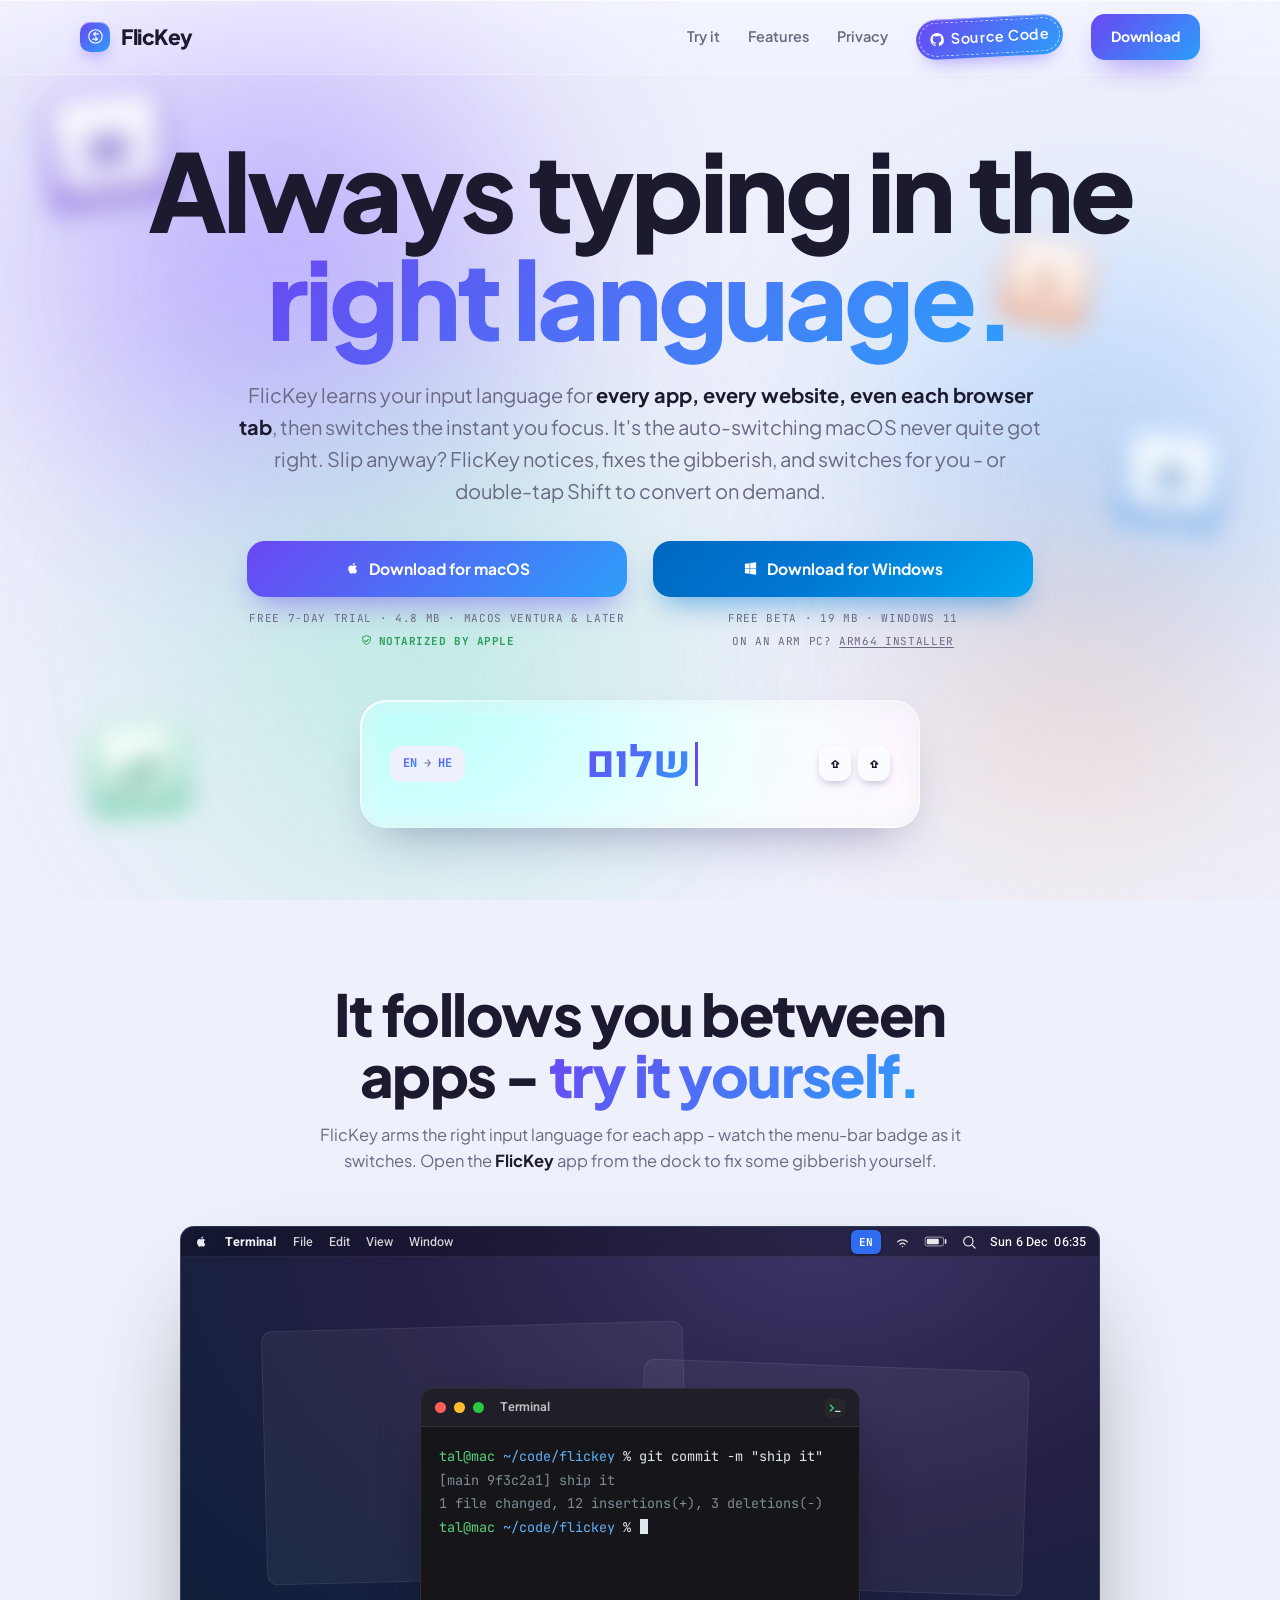
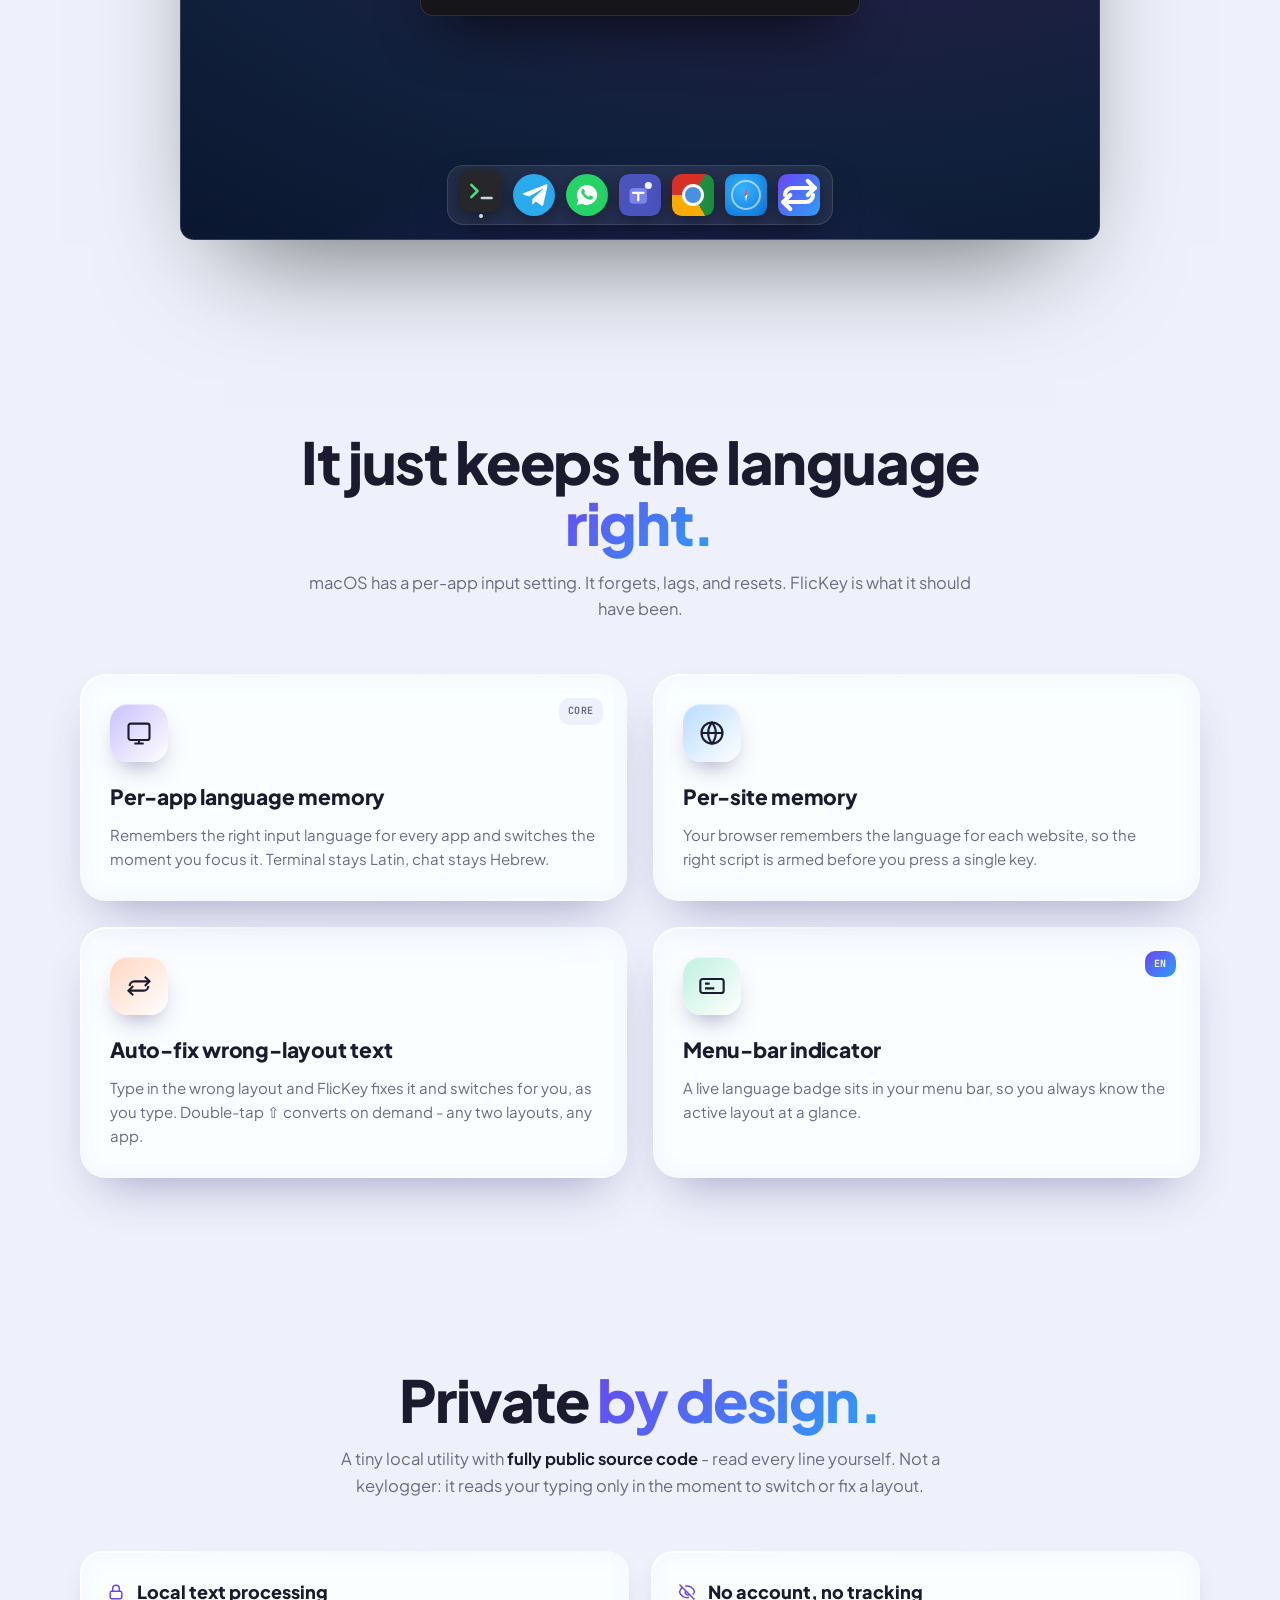
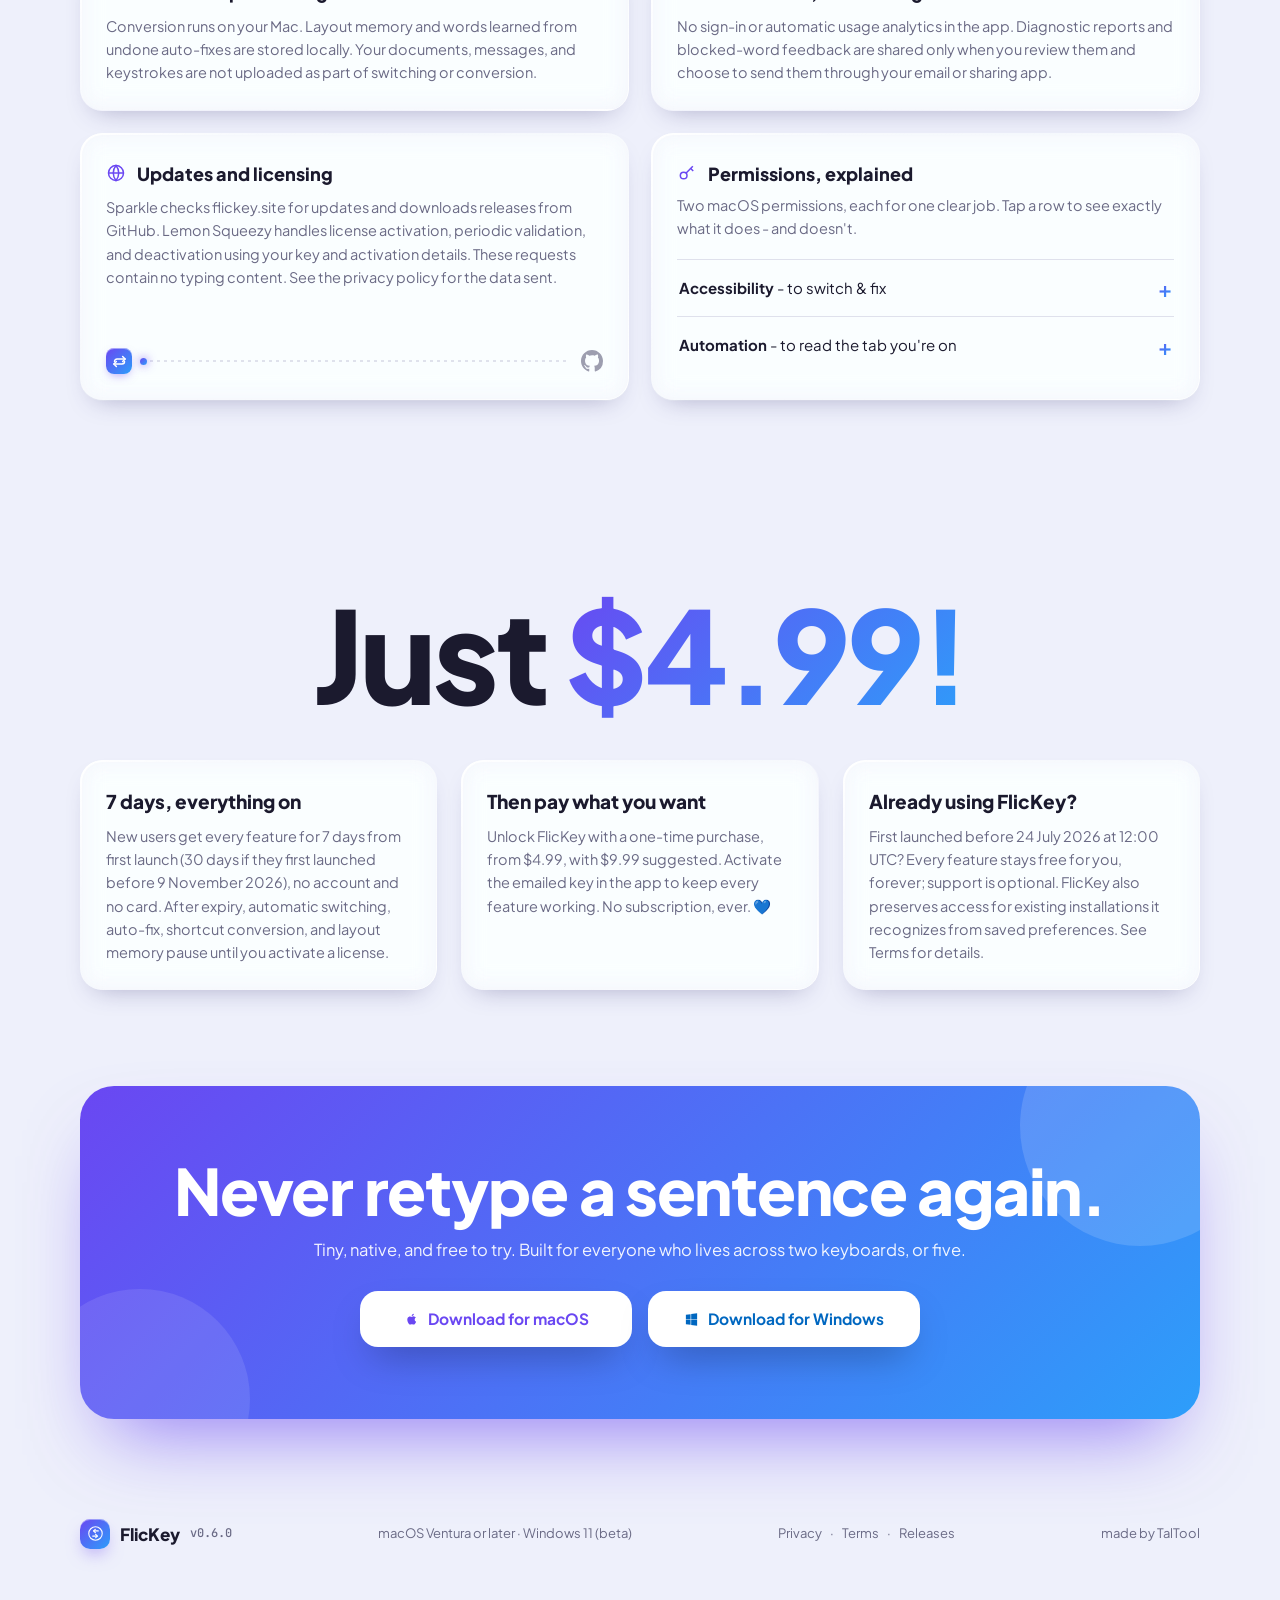
==== commit eea60c54: "Windows download in the closing section, top-bar Download goes to both, footer mentions Windows 11 b" ====
--- a/index.html
+++ b/index.html
@@ -334,6 +334,9 @@
   .final h2{font-weight:800;font-size:clamp(34px,6vw,64px);line-height:1.0;letter-spacing:-.02em;margin-bottom:14px;position:relative;z-index:1}
   .final p{font-size:16.5px;margin-bottom:28px;opacity:.92;position:relative;z-index:1}
   .final .btn{background:#fff;color:var(--g1);position:relative;z-index:1;box-shadow:0 18px 40px -14px rgba(0,0,0,.35)}
+  .final-ctas{display:flex;justify-content:center;gap:16px;flex-wrap:wrap;position:relative;z-index:1}
+  .final .btn{width:272px;justify-content:center}
+  .final .btn-win{color:#0067c0}
   footer{margin-top:70px;padding:30px 0 40px}
   .foot-in{display:flex;align-items:center;justify-content:space-between;gap:18px;flex-wrap:wrap;font-size:13px;color:var(--ink-soft)}
   .foot-brand{display:flex;align-items:center;gap:10px;font-weight:800;font-size:17px;color:var(--ink)}
@@ -360,7 +363,7 @@
     <a class="brand" href="#top"><span class="sq sq-28" id="navico"></span>FlicKey</a>
     <div class="nav-links">
       <a href="#autoswitch">Try it</a><a href="#features">Features</a><a href="#privacy">Privacy</a><a class="src-pill" href="https://github.com/alfital2/FlicKey" target="_blank" rel="noopener" aria-label="FlicKey source code on GitHub"><svg viewBox="0 0 24 24" aria-hidden="true"><path d="M12 .5C5.65.5.5 5.65.5 12c0 5.08 3.29 9.39 7.86 10.91.58.11.79-.25.79-.56 0-.28-.01-1.02-.02-2-3.2.7-3.88-1.54-3.88-1.54-.52-1.33-1.28-1.68-1.28-1.68-1.04-.71.08-.7.08-.7 1.15.08 1.76 1.18 1.76 1.18 1.03 1.75 2.69 1.25 3.34.96.1-.75.4-1.25.72-1.54-2.55-.29-5.23-1.28-5.23-5.68 0-1.26.45-2.28 1.18-3.09-.12-.29-.51-1.46.11-3.05 0 0 .96-.31 3.15 1.18a10.9 10.9 0 0 1 5.74 0c2.19-1.49 3.15-1.18 3.15-1.18.62 1.59.23 2.76.11 3.05.73.81 1.18 1.83 1.18 3.09 0 4.41-2.69 5.38-5.25 5.66.41.35.77 1.05.77 2.12 0 1.53-.01 2.76-.01 3.14 0 .3.21.67.8.55A10.52 10.52 0 0 0 23.5 12C23.5 5.65 18.35.5 12 .5z"/></svg>Source Code</a>
-      <a class="btn" href="https://github.com/alfital2/FlicKey/releases/latest/download/FlicKey.dmg">Download</a>
+      <a class="btn" href="#top">Download</a>
     </div>
   </div>
 </nav>
@@ -682,16 +685,22 @@
     <div class="final reveal">
       <h2>Never retype a sentence again.</h2>
       <p>Tiny, native, and free to try. Built for everyone who lives across two keyboards, or five.</p>
+      <div class="final-ctas">
       <a class="btn" href="https://github.com/alfital2/FlicKey/releases/latest/download/FlicKey.dmg">
         <svg class="apple" viewBox="0 0 24 24"><path d="M17.05 12.04c-.02-2.2 1.8-3.26 1.88-3.31-1.03-1.5-2.62-1.7-3.18-1.73-1.35-.14-2.64.8-3.32.8-.69 0-1.74-.78-2.86-.76-1.47.02-2.83.86-3.59 2.18-1.53 2.66-.39 6.6 1.1 8.76.73 1.06 1.6 2.25 2.74 2.21 1.1-.04 1.51-.71 2.84-.71 1.32 0 1.69.71 2.85.69 1.18-.02 1.92-1.08 2.64-2.14.83-1.22 1.18-2.4 1.2-2.46-.03-.01-2.3-.88-2.32-3.5zM14.88 5.39c.6-.73 1.01-1.74.9-2.75-.87.04-1.92.58-2.55 1.31-.56.64-1.05 1.67-.92 2.65.97.08 1.96-.49 2.57-1.21z"/></svg>
         Download for macOS
       </a>
+      <a class="btn btn-win" href="https://github.com/alfital2/FlicKey/releases/download/win-v0.1.0/FlicKey-Setup-0.1.0-x64.exe">
+        <svg class="win" viewBox="0 0 24 24" aria-hidden="true"><path d="M3 4.5l7.5-1v8H3v-7zm8.5-1.2L21 2v9.5h-9.5V3.3zM3 12.5h7.5v8L3 19.5v-7zm8.5 0H21V22l-9.5-1.3v-8.2z"/></svg>
+        Download for Windows
+      </a>
+      </div>
     </div>
   </div>
   <footer>
     <div class="wrap foot-in">
       <div class="foot-brand"><span class="sq sq-28" id="footico"></span>FlicKey <span id="appVersion" style="font-family:var(--mono);font-size:12px;color:var(--ink-soft);font-weight:500">v0.6.0</span></div>
-      <span>Requires macOS Ventura or later</span>
+      <span>macOS Ventura or later · Windows 11 (beta)</span>
       <span class="foot-links"><a href="privacy.html">Privacy</a> · <a href="terms.html">Terms</a> · <a href="https://github.com/alfital2/FlicKey/releases/latest">Releases</a></span>
       <span>made by <a href="https://taltools.site">TalTool</a></span>
     </div>
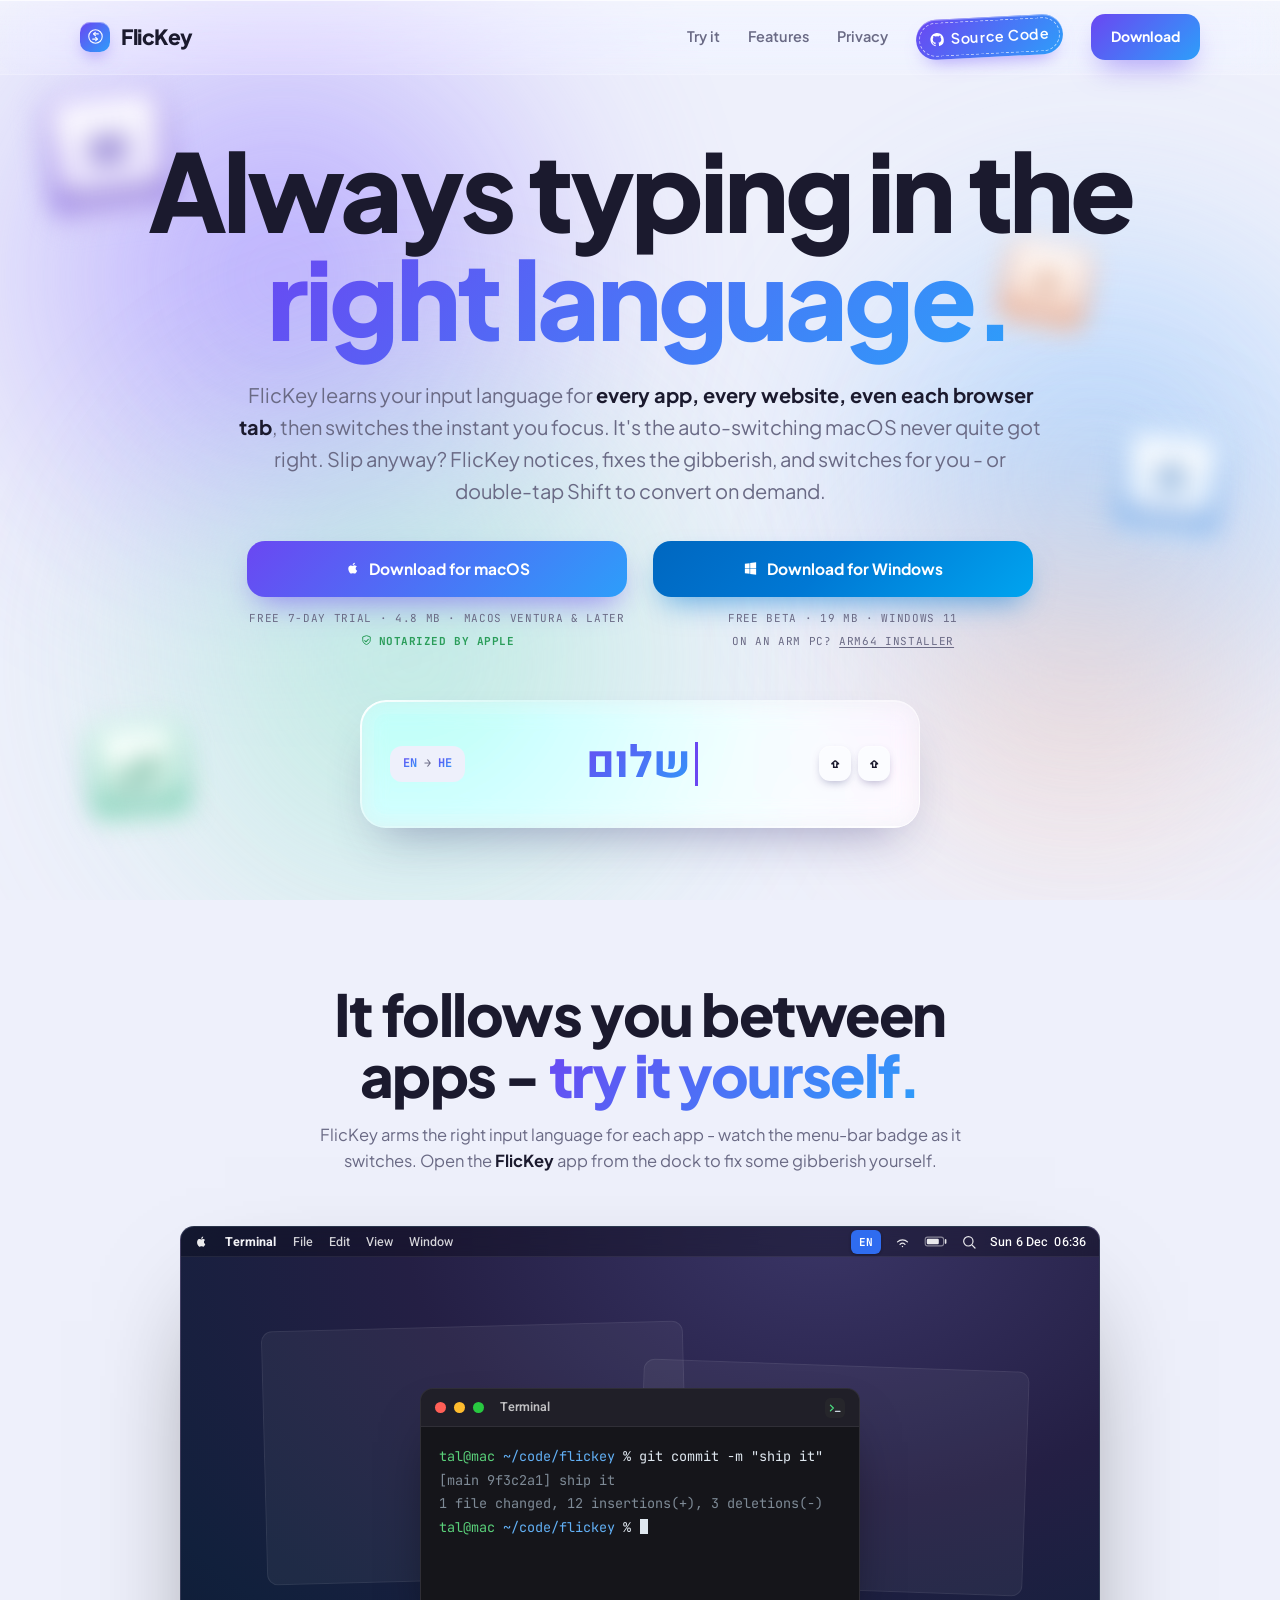
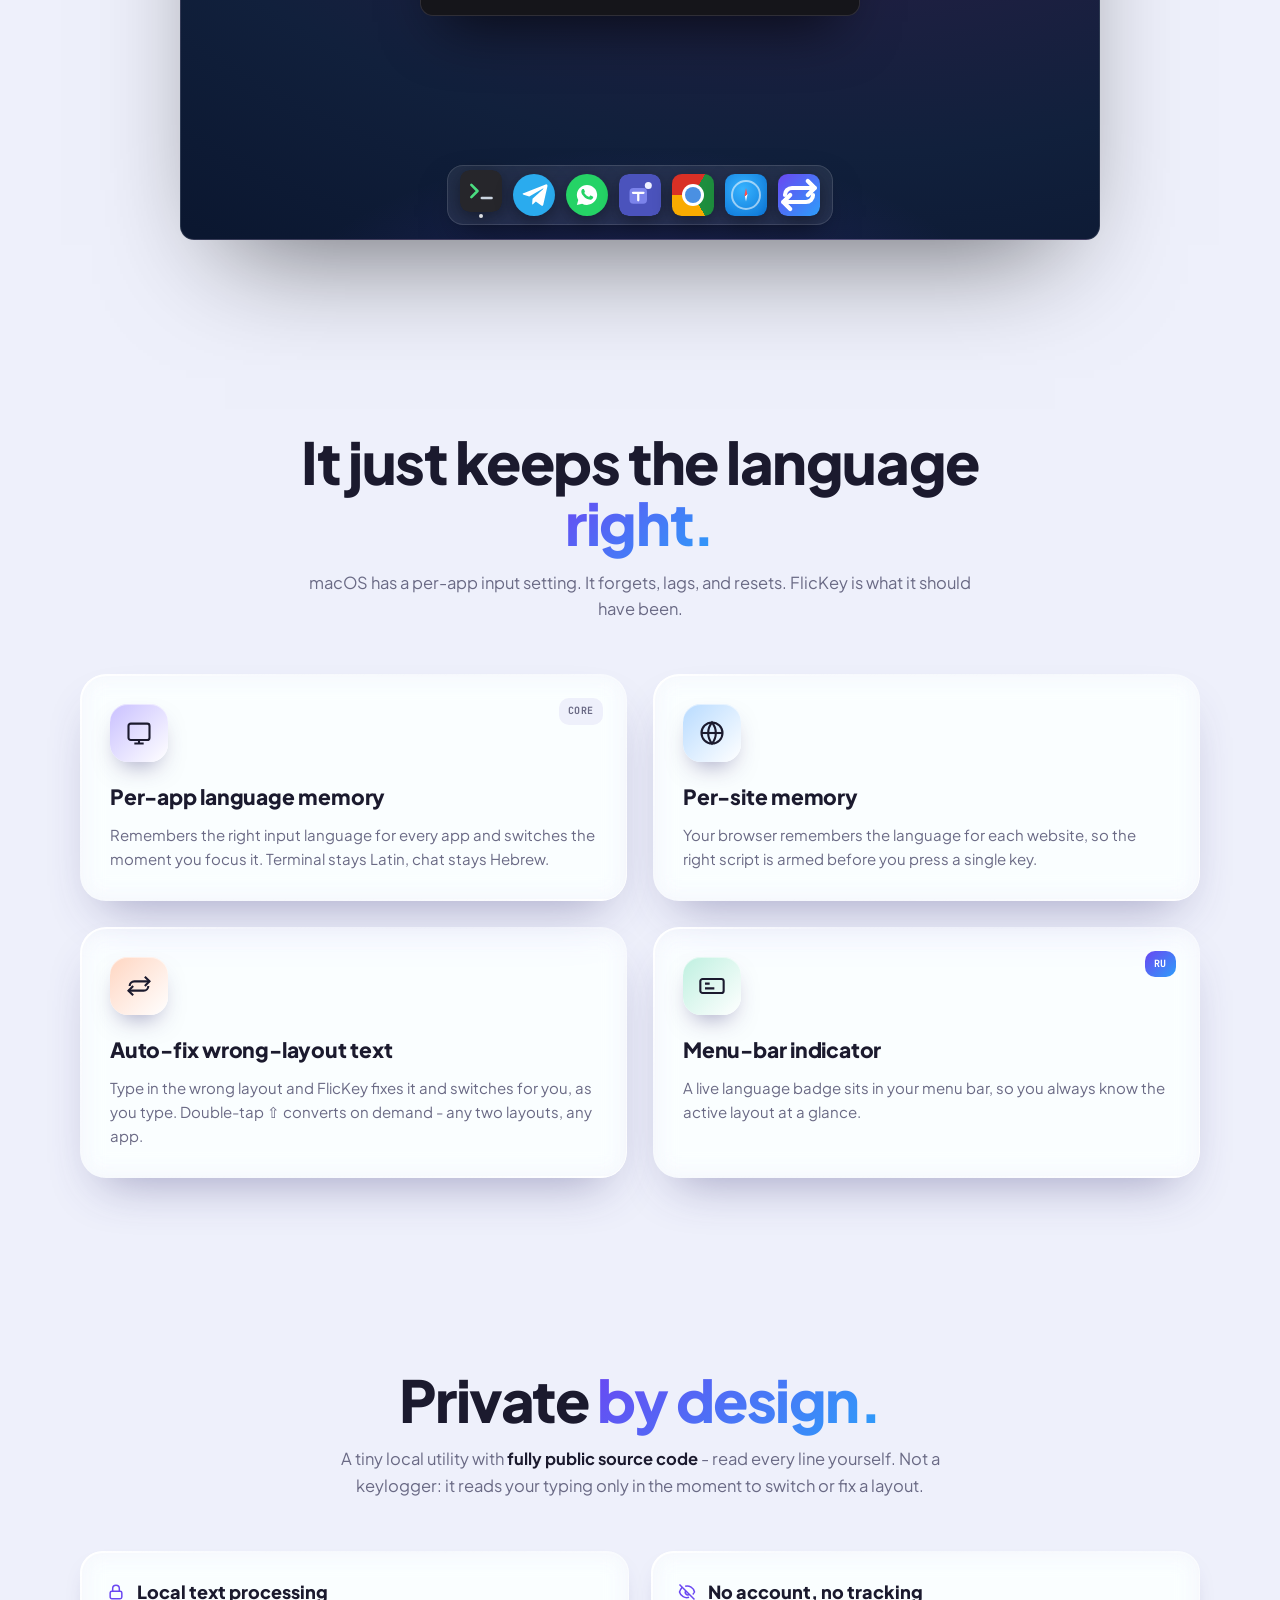
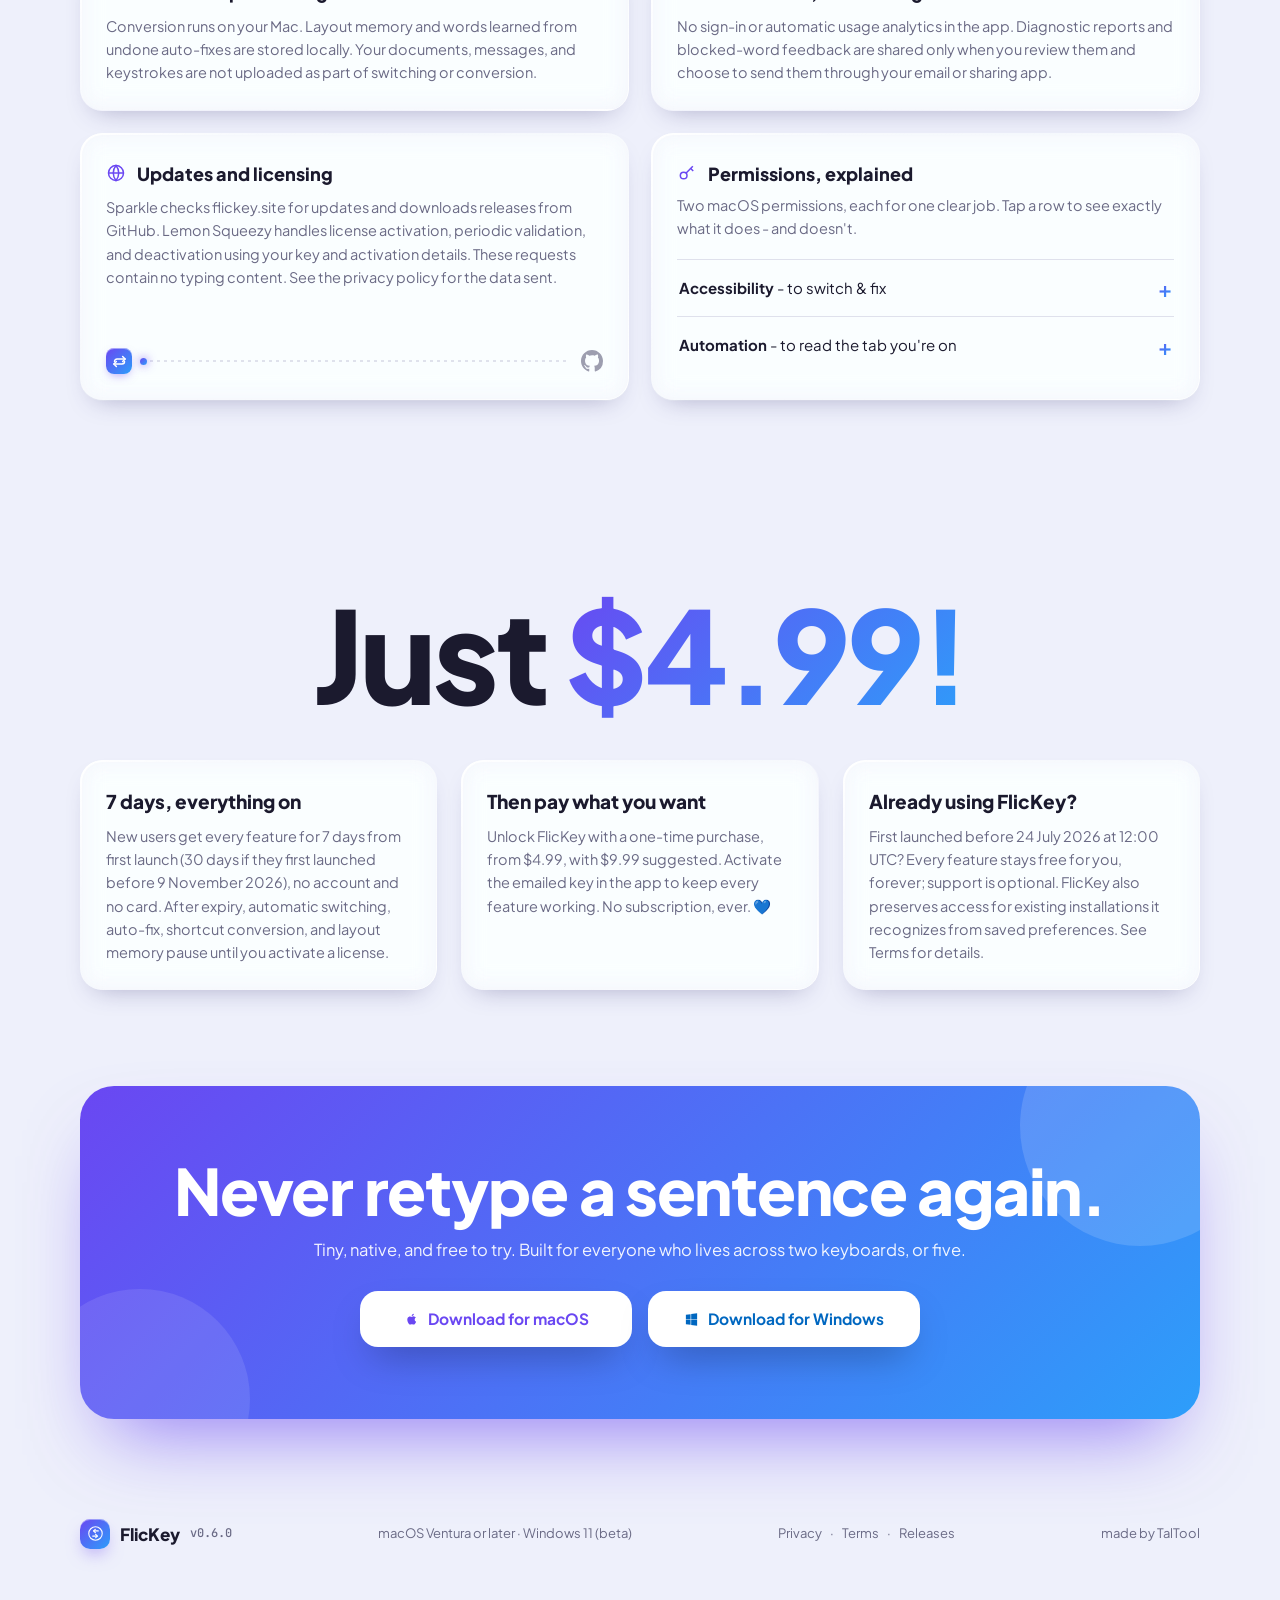
==== commit 76fd2aeb: "FlicKey for Windows 0.1.1: update feed and download links Co-Authored-By: Claude Opus 5.5 <noreply@a" ====
--- a/index.html
+++ b/index.html
@@ -388,13 +388,13 @@
         </div>
       </div>
       <div class="dl">
-        <a class="btn btn-win" href="https://github.com/alfital2/FlicKey/releases/download/win-v0.1.0/FlicKey-Setup-0.1.0-x64.exe">
+        <a class="btn btn-win" href="https://github.com/alfital2/FlicKey/releases/download/win-v0.1.1/FlicKey-Setup-0.1.1-x64.exe">
           <svg class="win" viewBox="0 0 24 24" aria-hidden="true"><path d="M3 4.5l7.5-1v8H3v-7zm8.5-1.2L21 2v9.5h-9.5V3.3zM3 12.5h7.5v8L3 19.5v-7zm8.5 0H21V22l-9.5-1.3v-8.2z"/></svg>
           Download for Windows
         </a>
         <div class="dl-meta">
           <span class="cta-note">Free beta · 19 MB · Windows 11</span>
-          <span class="cta-note">On an ARM PC? <a href="https://github.com/alfital2/FlicKey/releases/download/win-v0.1.0/FlicKey-Setup-0.1.0-arm64.exe">ARM64 installer</a></span>
+          <span class="cta-note">On an ARM PC? <a href="https://github.com/alfital2/FlicKey/releases/download/win-v0.1.1/FlicKey-Setup-0.1.1-arm64.exe">ARM64 installer</a></span>
         </div>
       </div>
     </div>
@@ -690,7 +690,7 @@
         <svg class="apple" viewBox="0 0 24 24"><path d="M17.05 12.04c-.02-2.2 1.8-3.26 1.88-3.31-1.03-1.5-2.62-1.7-3.18-1.73-1.35-.14-2.64.8-3.32.8-.69 0-1.74-.78-2.86-.76-1.47.02-2.83.86-3.59 2.18-1.53 2.66-.39 6.6 1.1 8.76.73 1.06 1.6 2.25 2.74 2.21 1.1-.04 1.51-.71 2.84-.71 1.32 0 1.69.71 2.85.69 1.18-.02 1.92-1.08 2.64-2.14.83-1.22 1.18-2.4 1.2-2.46-.03-.01-2.3-.88-2.32-3.5zM14.88 5.39c.6-.73 1.01-1.74.9-2.75-.87.04-1.92.58-2.55 1.31-.56.64-1.05 1.67-.92 2.65.97.08 1.96-.49 2.57-1.21z"/></svg>
         Download for macOS
       </a>
-      <a class="btn btn-win" href="https://github.com/alfital2/FlicKey/releases/download/win-v0.1.0/FlicKey-Setup-0.1.0-x64.exe">
+      <a class="btn btn-win" href="https://github.com/alfital2/FlicKey/releases/download/win-v0.1.1/FlicKey-Setup-0.1.1-x64.exe">
         <svg class="win" viewBox="0 0 24 24" aria-hidden="true"><path d="M3 4.5l7.5-1v8H3v-7zm8.5-1.2L21 2v9.5h-9.5V3.3zM3 12.5h7.5v8L3 19.5v-7zm8.5 0H21V22l-9.5-1.3v-8.2z"/></svg>
         Download for Windows
       </a>
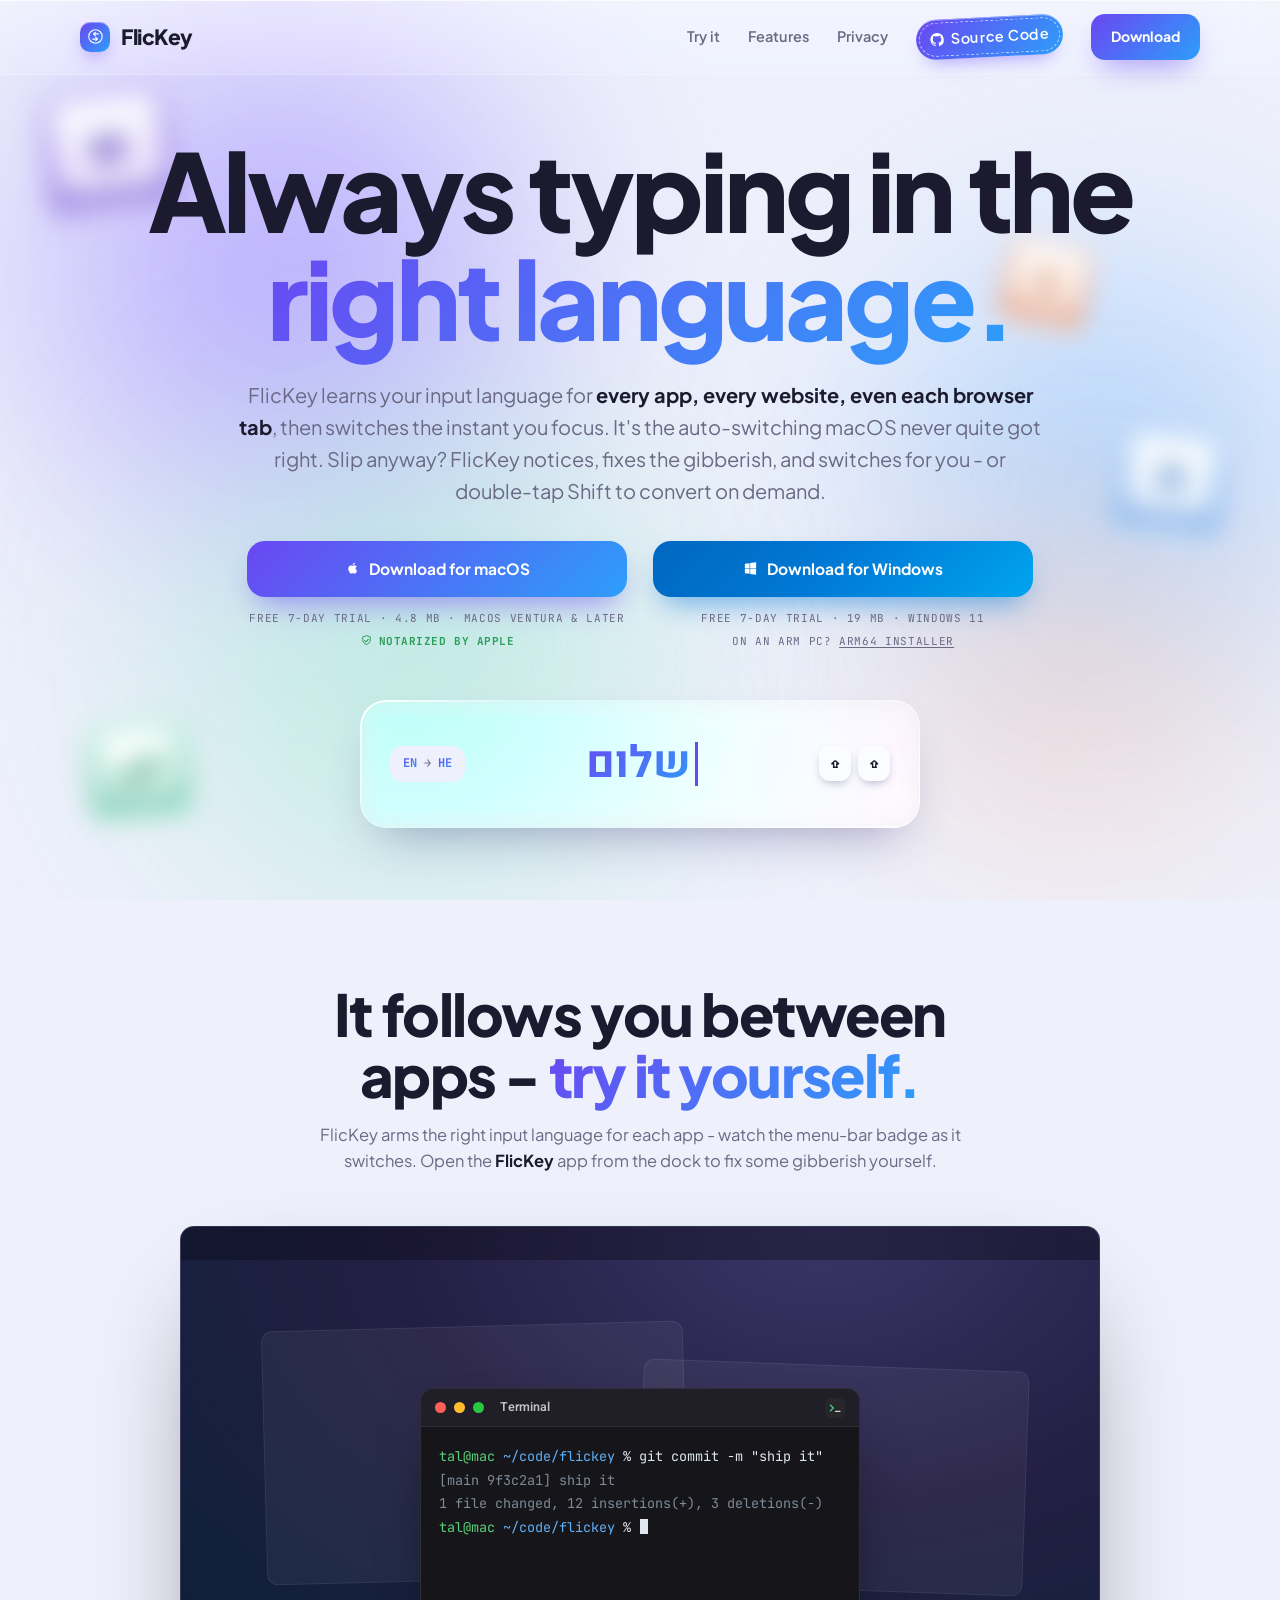
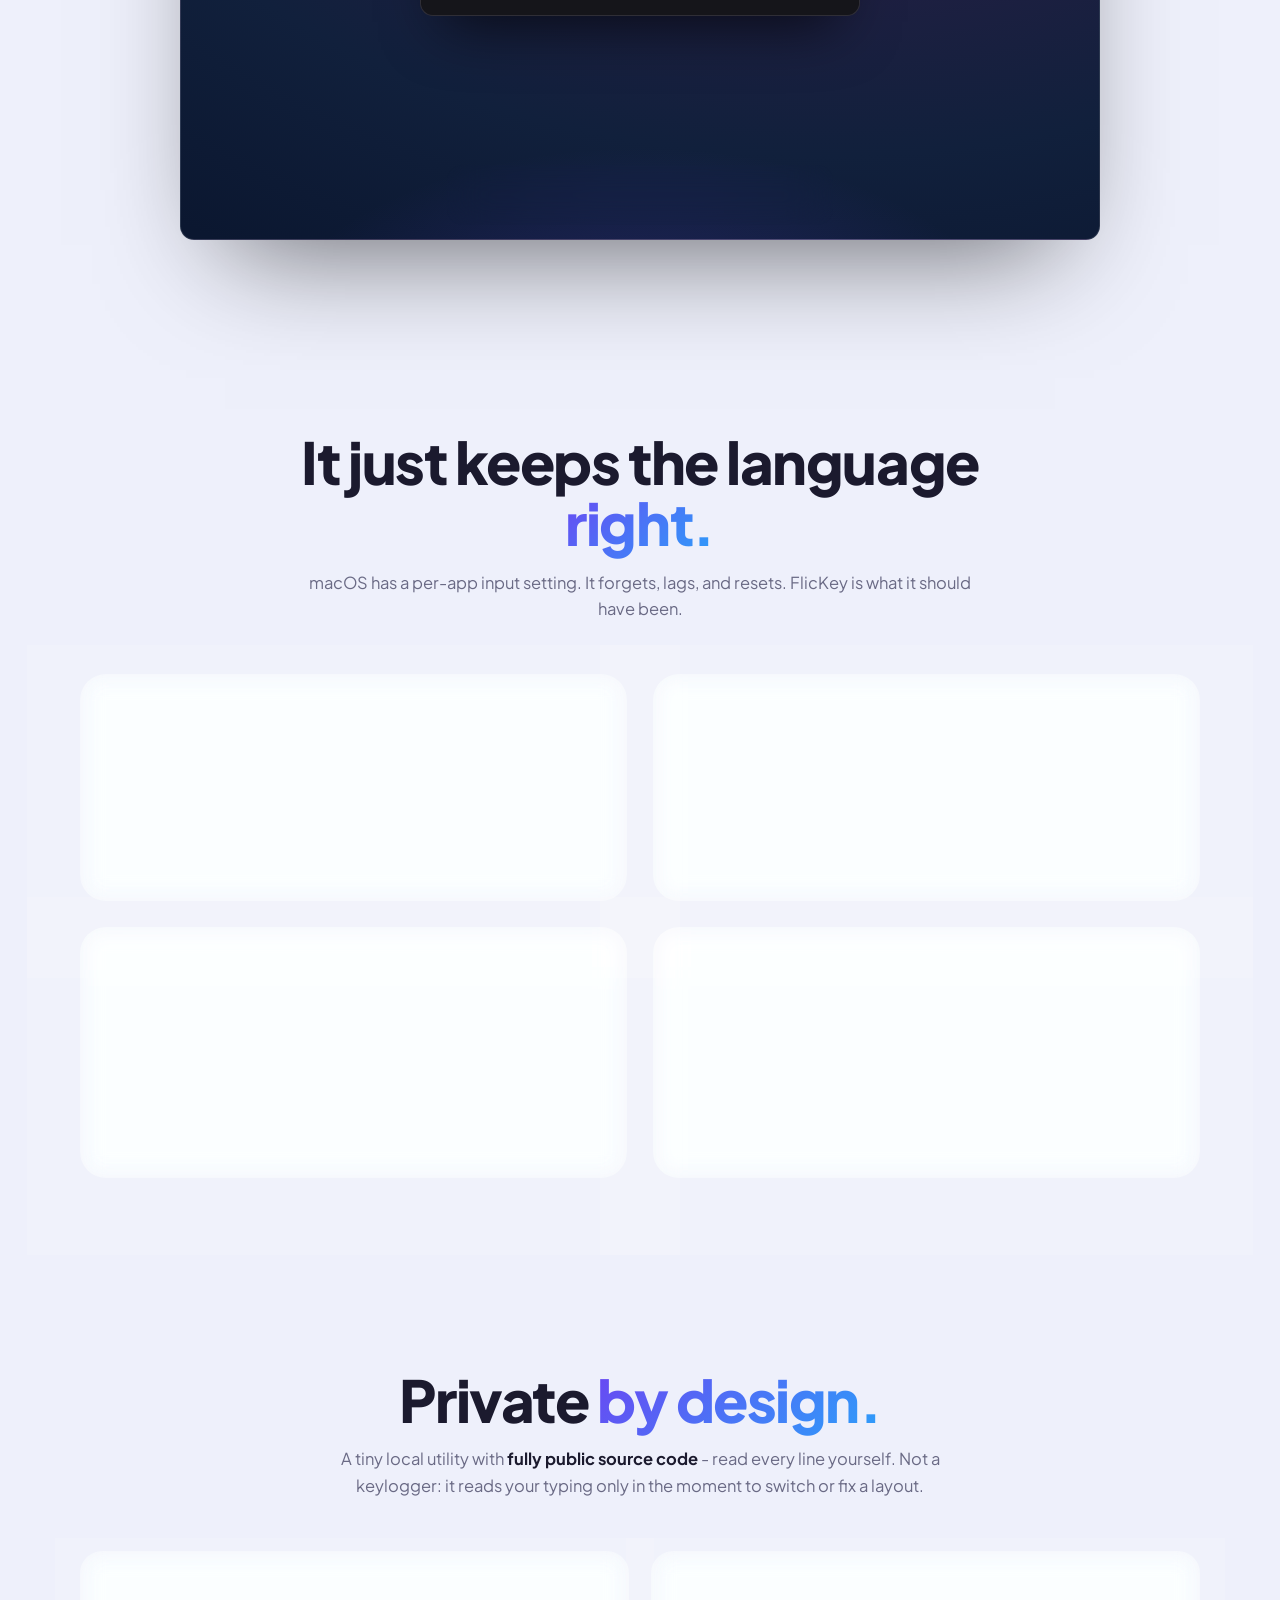
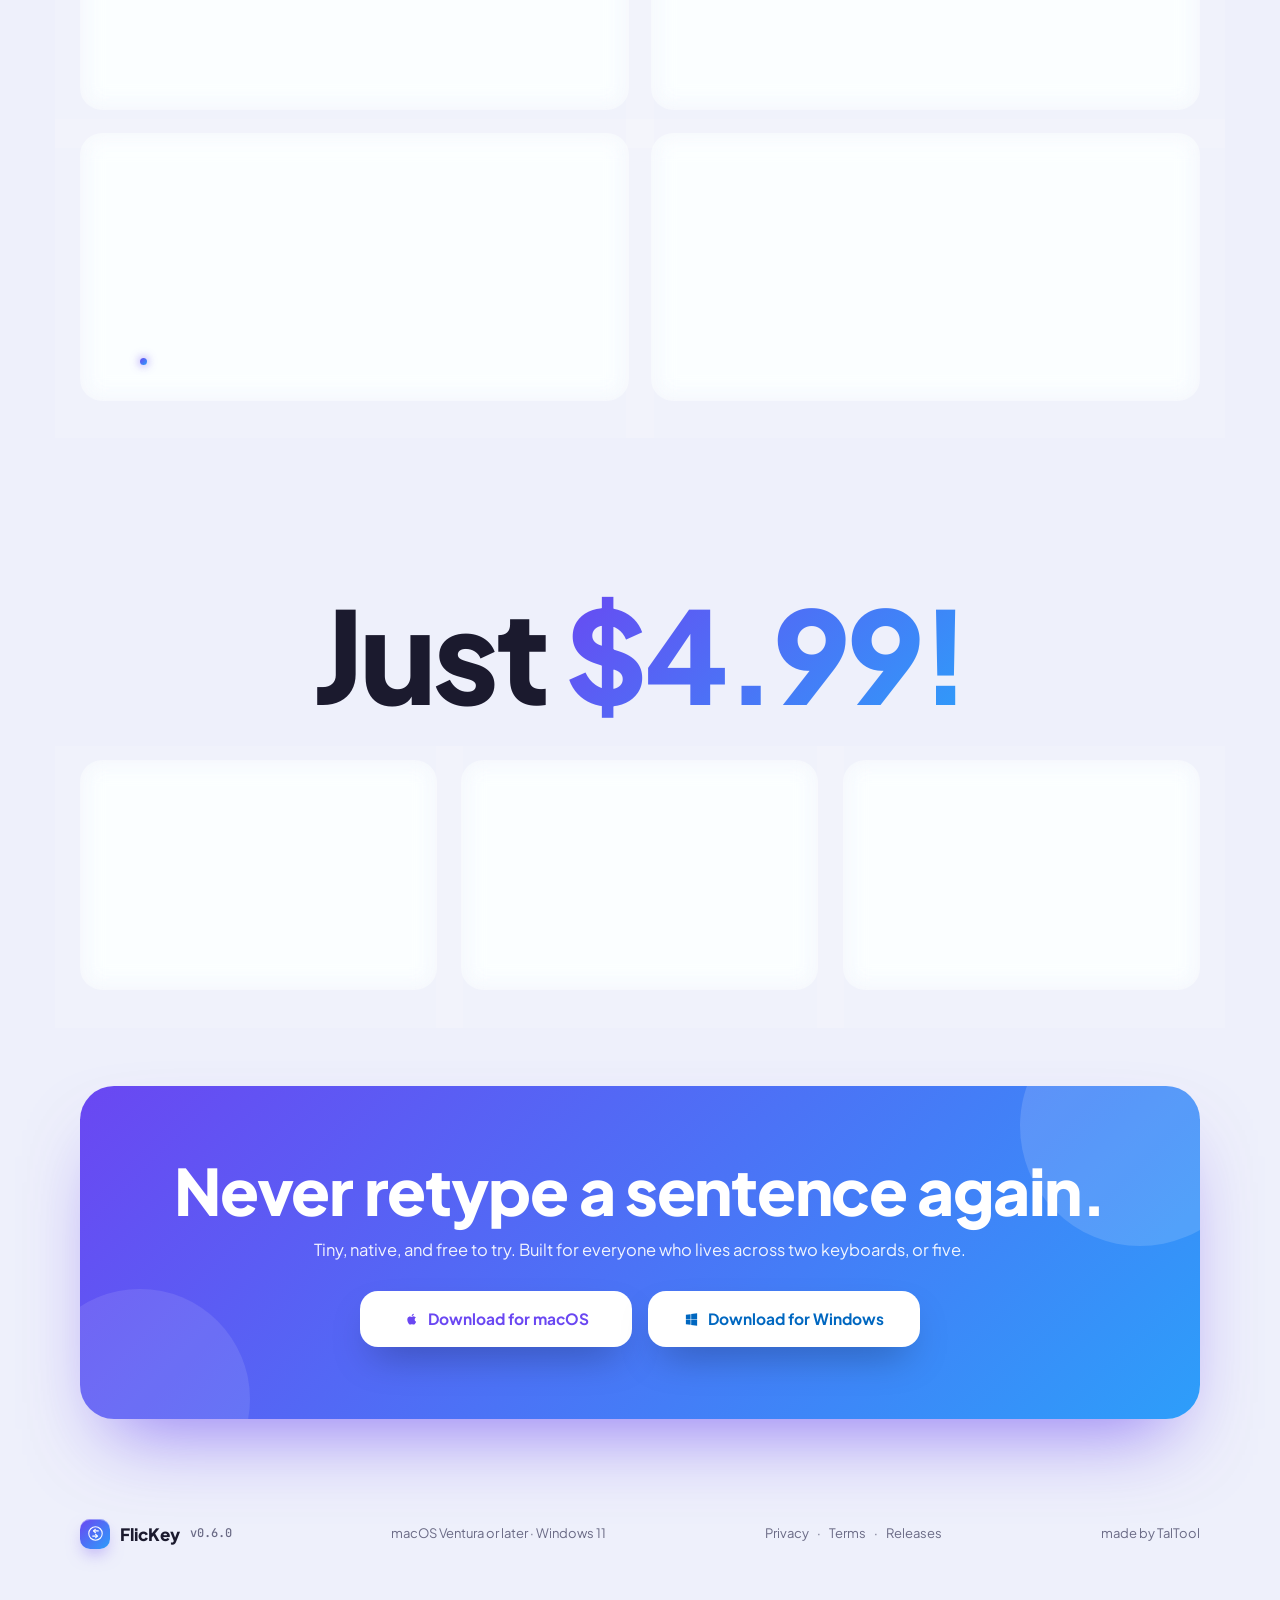
==== commit ddcbc9c5: "FlicKey for Windows 0.2.0: out of beta, 7-day trial and license; feed, links, privacy and terms Co-A" ====
--- a/index.html
+++ b/index.html
@@ -388,13 +388,13 @@
         </div>
       </div>
       <div class="dl">
-        <a class="btn btn-win" href="https://github.com/alfital2/FlicKey/releases/download/win-v0.1.1/FlicKey-Setup-0.1.1-x64.exe">
+        <a class="btn btn-win" href="https://github.com/alfital2/FlicKey/releases/download/win-v0.2.0/FlicKey-Setup-0.2.0-x64.exe">
           <svg class="win" viewBox="0 0 24 24" aria-hidden="true"><path d="M3 4.5l7.5-1v8H3v-7zm8.5-1.2L21 2v9.5h-9.5V3.3zM3 12.5h7.5v8L3 19.5v-7zm8.5 0H21V22l-9.5-1.3v-8.2z"/></svg>
           Download for Windows
         </a>
         <div class="dl-meta">
-          <span class="cta-note">Free beta · 19 MB · Windows 11</span>
-          <span class="cta-note">On an ARM PC? <a href="https://github.com/alfital2/FlicKey/releases/download/win-v0.1.1/FlicKey-Setup-0.1.1-arm64.exe">ARM64 installer</a></span>
+          <span class="cta-note">Free 7-day trial · 19 MB · Windows 11</span>
+          <span class="cta-note">On an ARM PC? <a href="https://github.com/alfital2/FlicKey/releases/download/win-v0.2.0/FlicKey-Setup-0.2.0-arm64.exe">ARM64 installer</a></span>
         </div>
       </div>
     </div>
@@ -690,7 +690,7 @@
         <svg class="apple" viewBox="0 0 24 24"><path d="M17.05 12.04c-.02-2.2 1.8-3.26 1.88-3.31-1.03-1.5-2.62-1.7-3.18-1.73-1.35-.14-2.64.8-3.32.8-.69 0-1.74-.78-2.86-.76-1.47.02-2.83.86-3.59 2.18-1.53 2.66-.39 6.6 1.1 8.76.73 1.06 1.6 2.25 2.74 2.21 1.1-.04 1.51-.71 2.84-.71 1.32 0 1.69.71 2.85.69 1.18-.02 1.92-1.08 2.64-2.14.83-1.22 1.18-2.4 1.2-2.46-.03-.01-2.3-.88-2.32-3.5zM14.88 5.39c.6-.73 1.01-1.74.9-2.75-.87.04-1.92.58-2.55 1.31-.56.64-1.05 1.67-.92 2.65.97.08 1.96-.49 2.57-1.21z"/></svg>
         Download for macOS
       </a>
-      <a class="btn btn-win" href="https://github.com/alfital2/FlicKey/releases/download/win-v0.1.1/FlicKey-Setup-0.1.1-x64.exe">
+      <a class="btn btn-win" href="https://github.com/alfital2/FlicKey/releases/download/win-v0.2.0/FlicKey-Setup-0.2.0-x64.exe">
         <svg class="win" viewBox="0 0 24 24" aria-hidden="true"><path d="M3 4.5l7.5-1v8H3v-7zm8.5-1.2L21 2v9.5h-9.5V3.3zM3 12.5h7.5v8L3 19.5v-7zm8.5 0H21V22l-9.5-1.3v-8.2z"/></svg>
         Download for Windows
       </a>
@@ -700,7 +700,7 @@
   <footer>
     <div class="wrap foot-in">
       <div class="foot-brand"><span class="sq sq-28" id="footico"></span>FlicKey <span id="appVersion" style="font-family:var(--mono);font-size:12px;color:var(--ink-soft);font-weight:500">v0.6.0</span></div>
-      <span>macOS Ventura or later · Windows 11 (beta)</span>
+      <span>macOS Ventura or later · Windows 11</span>
       <span class="foot-links"><a href="privacy.html">Privacy</a> · <a href="terms.html">Terms</a> · <a href="https://github.com/alfital2/FlicKey/releases/latest">Releases</a></span>
       <span>made by <a href="https://taltools.site">TalTool</a></span>
     </div>
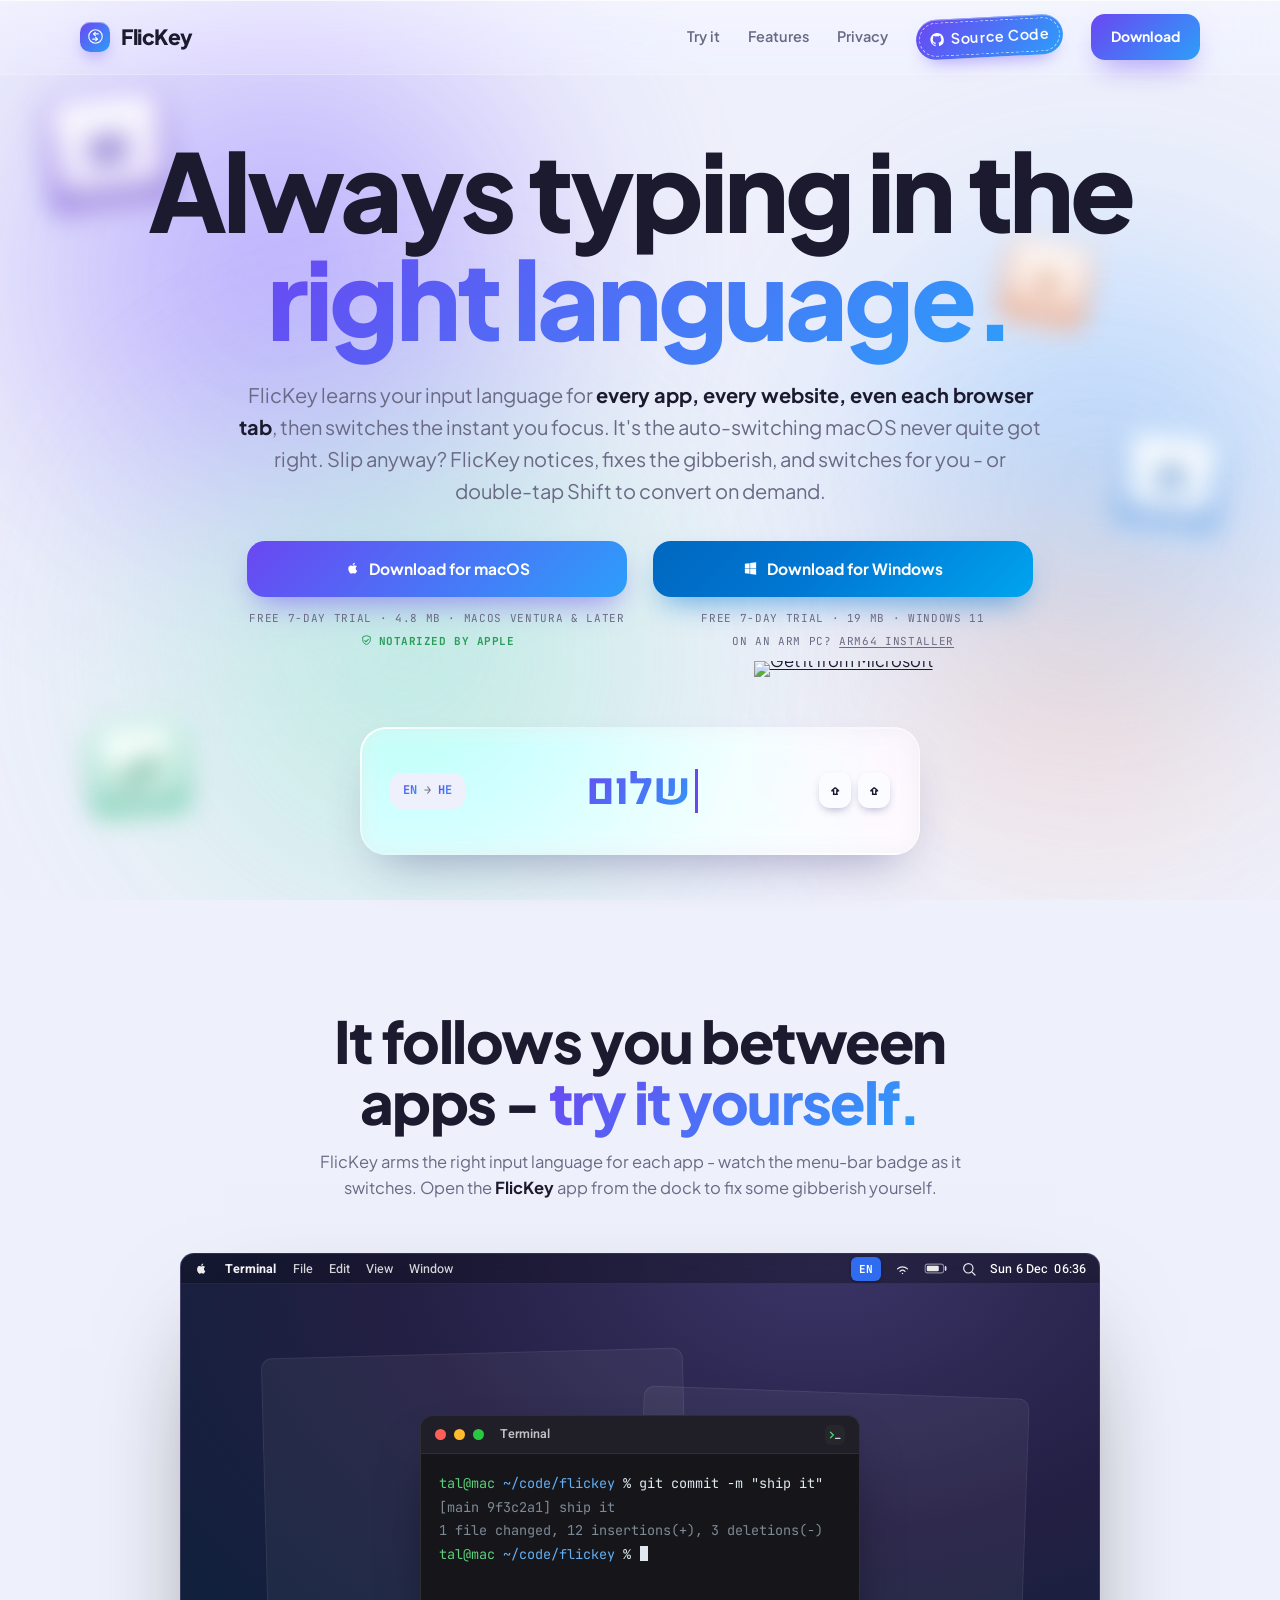
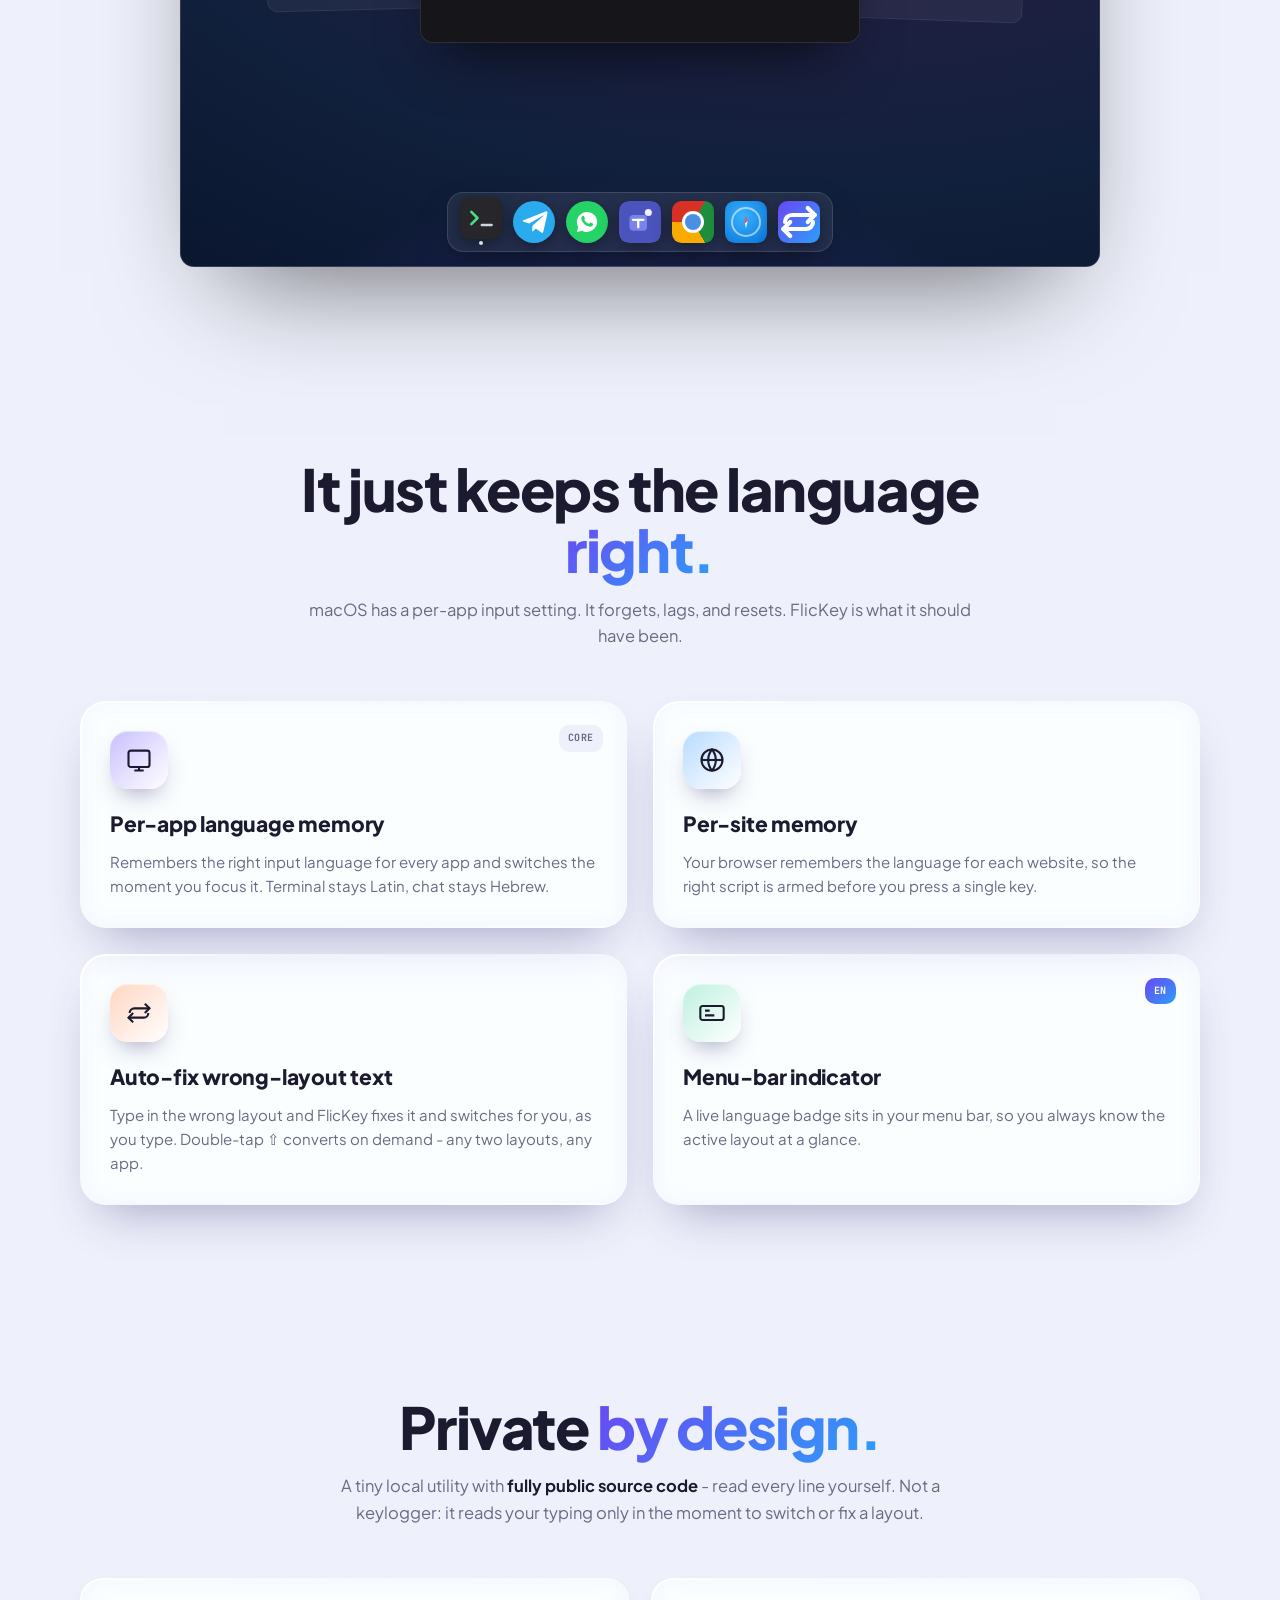
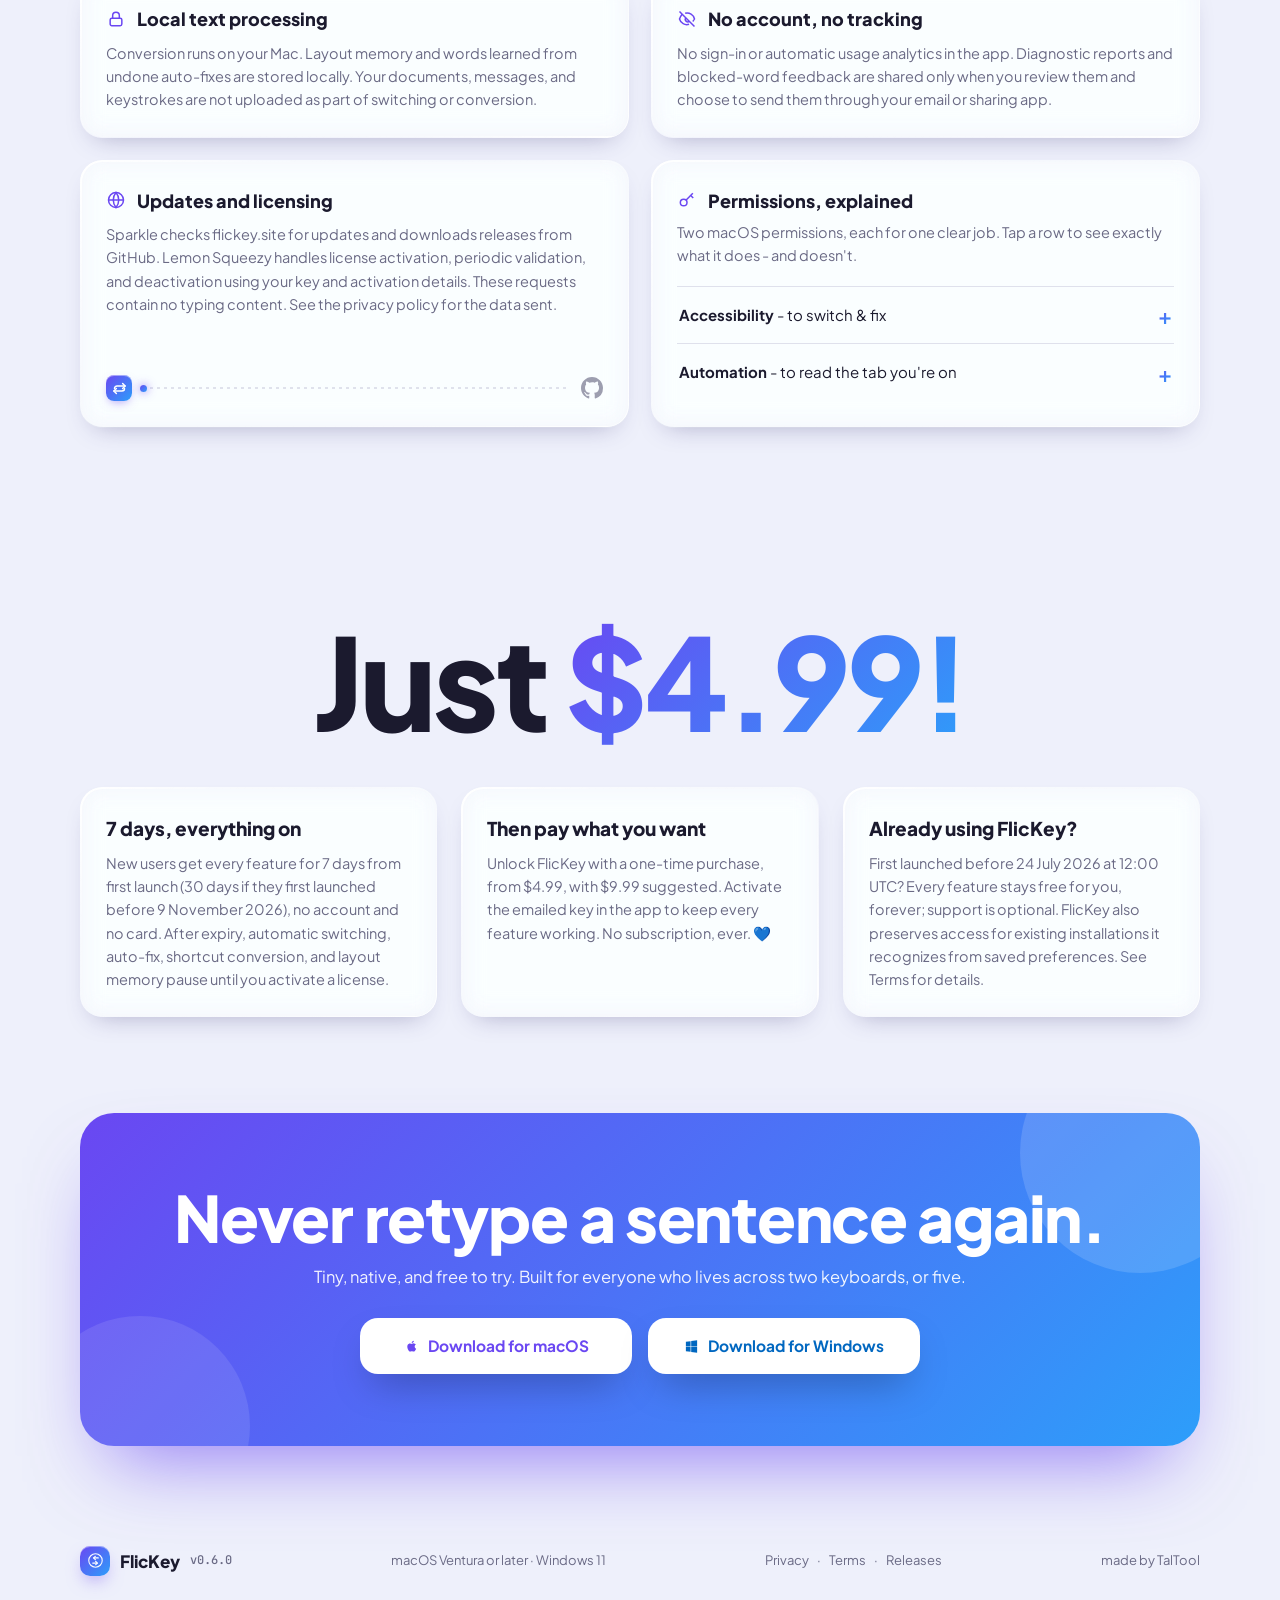
==== commit 14142301: "Get it from Microsoft badge under the Windows download Co-Authored-By: Claude Opus 5.5 <noreply@anth" ====
--- a/index.html
+++ b/index.html
@@ -334,6 +334,8 @@
   .final h2{font-weight:800;font-size:clamp(34px,6vw,64px);line-height:1.0;letter-spacing:-.02em;margin-bottom:14px;position:relative;z-index:1}
   .final p{font-size:16.5px;margin-bottom:28px;opacity:.92;position:relative;z-index:1}
   .final .btn{background:#fff;color:var(--g1);position:relative;z-index:1;box-shadow:0 18px 40px -14px rgba(0,0,0,.35)}
+  .ms-store{display:inline-block;margin-top:6px;line-height:0}
+  .ms-store img{height:48px;width:auto}
   .final-ctas{display:flex;justify-content:center;gap:16px;flex-wrap:wrap;position:relative;z-index:1}
   .final .btn{width:272px;justify-content:center}
   .final .btn-win{color:#0067c0}
@@ -395,6 +397,7 @@
         <div class="dl-meta">
           <span class="cta-note">Free 7-day trial · 19 MB · Windows 11</span>
           <span class="cta-note">On an ARM PC? <a href="https://github.com/alfital2/FlicKey/releases/download/win-v0.2.0/FlicKey-Setup-0.2.0-arm64.exe">ARM64 installer</a></span>
+          <a class="ms-store" href="https://apps.microsoft.com/detail/9PGLNRHCF88N?mode=direct" title="Installs from the Microsoft Store with no security warning"><img src="https://get.microsoft.com/images/en-us%20dark.svg" alt="Get it from Microsoft" width="160" height="58" loading="lazy"></a>
         </div>
       </div>
     </div>
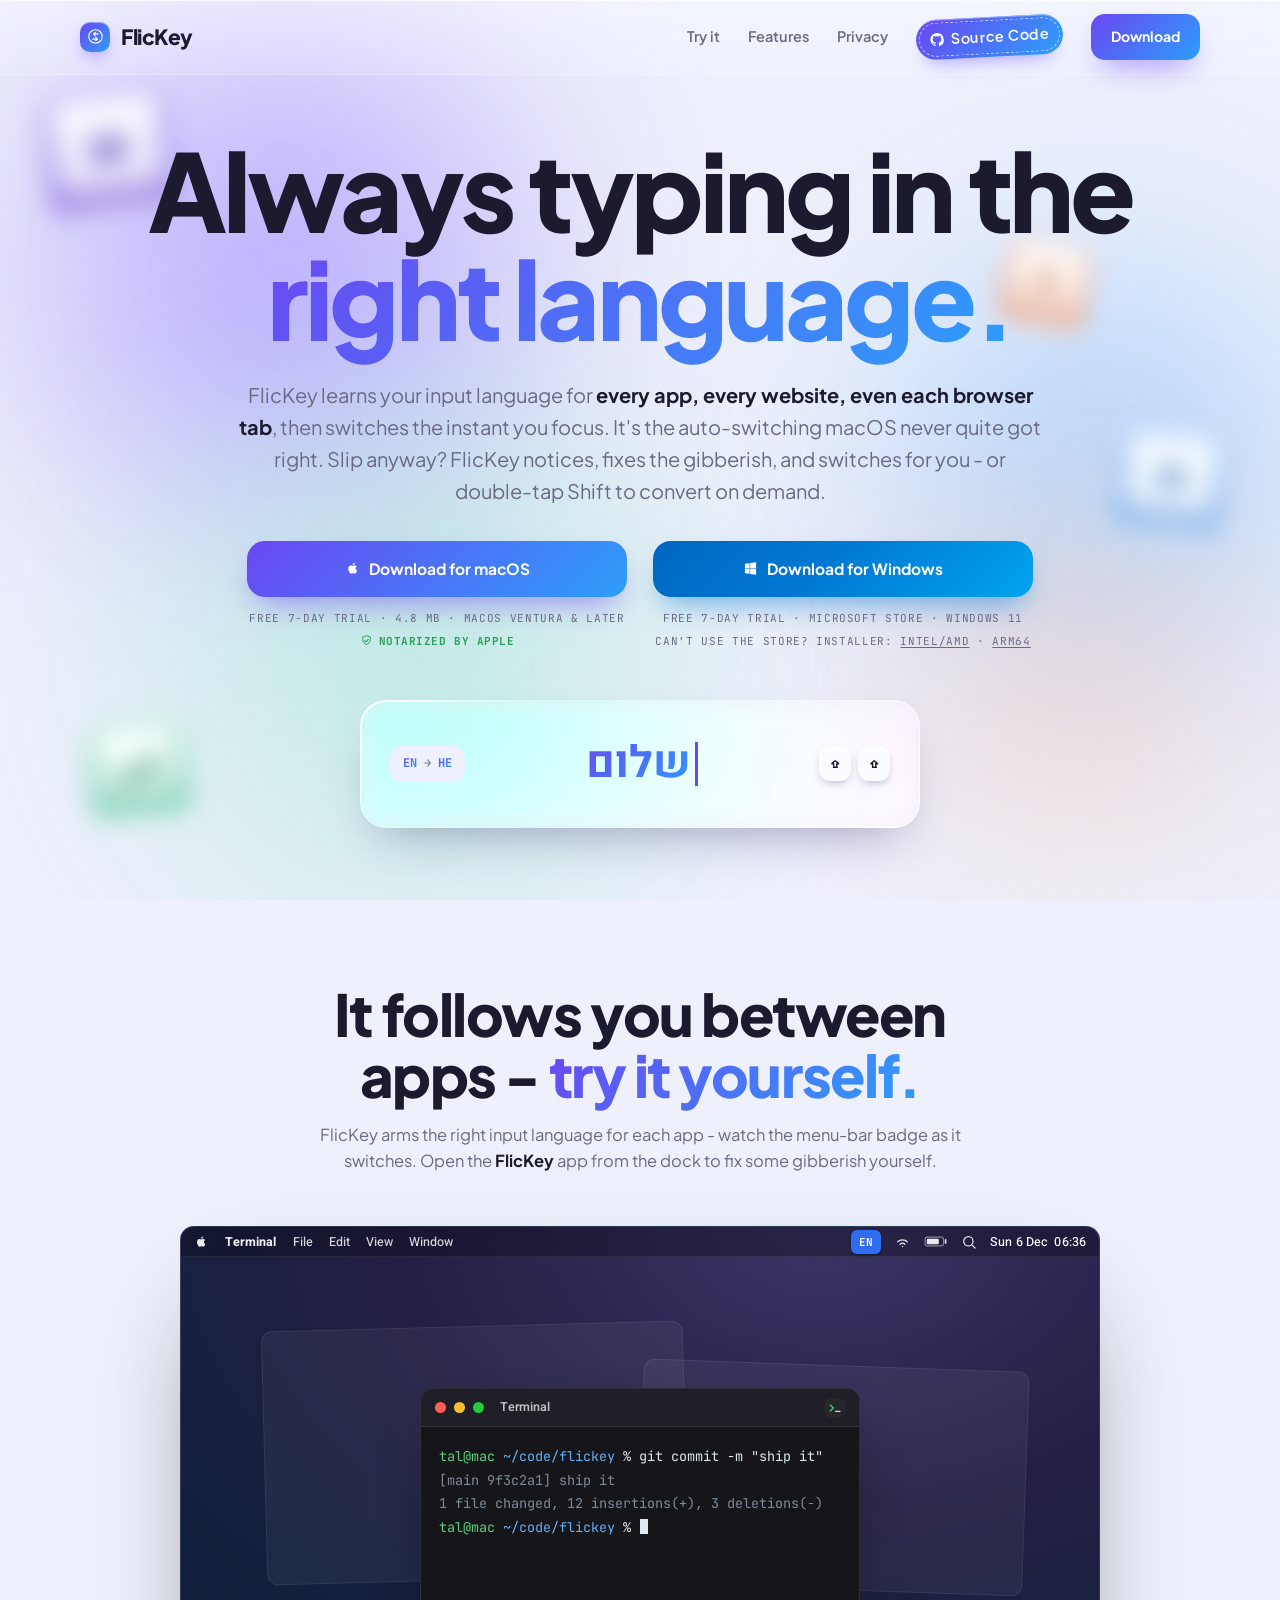
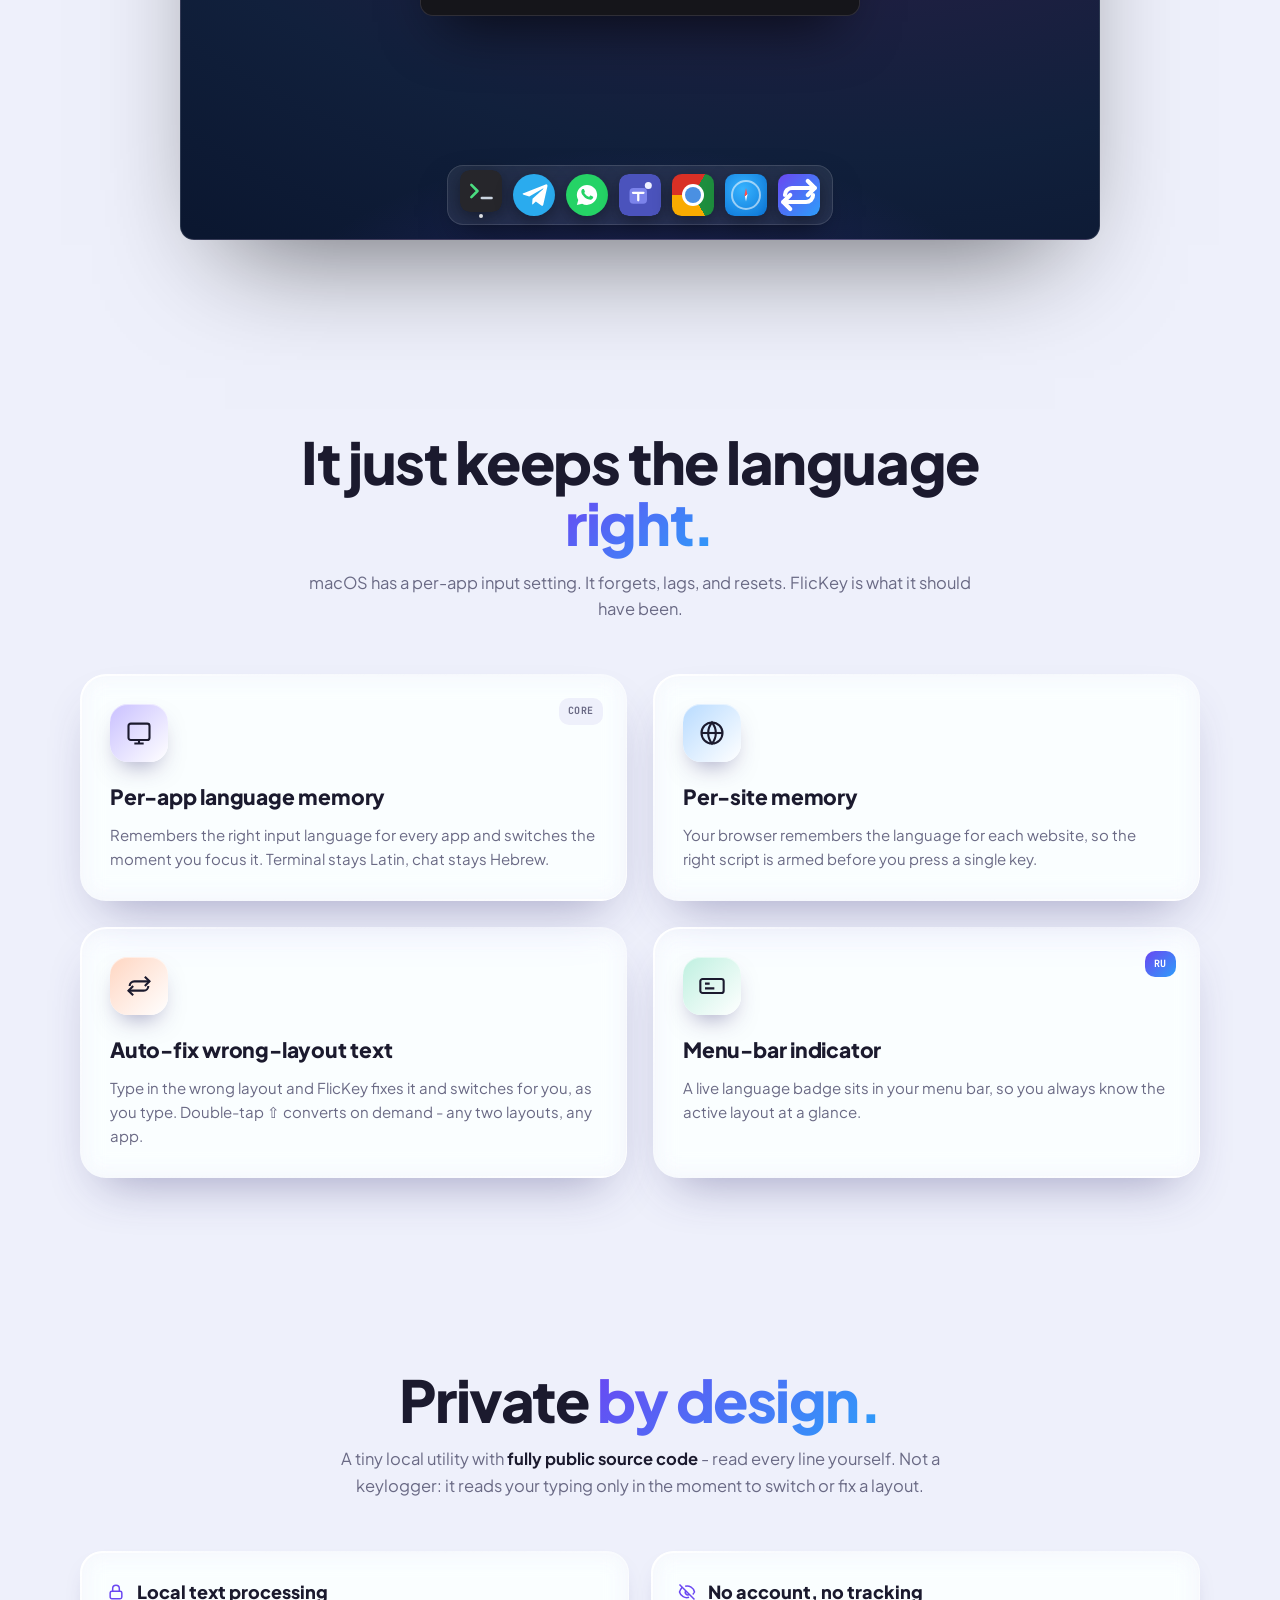
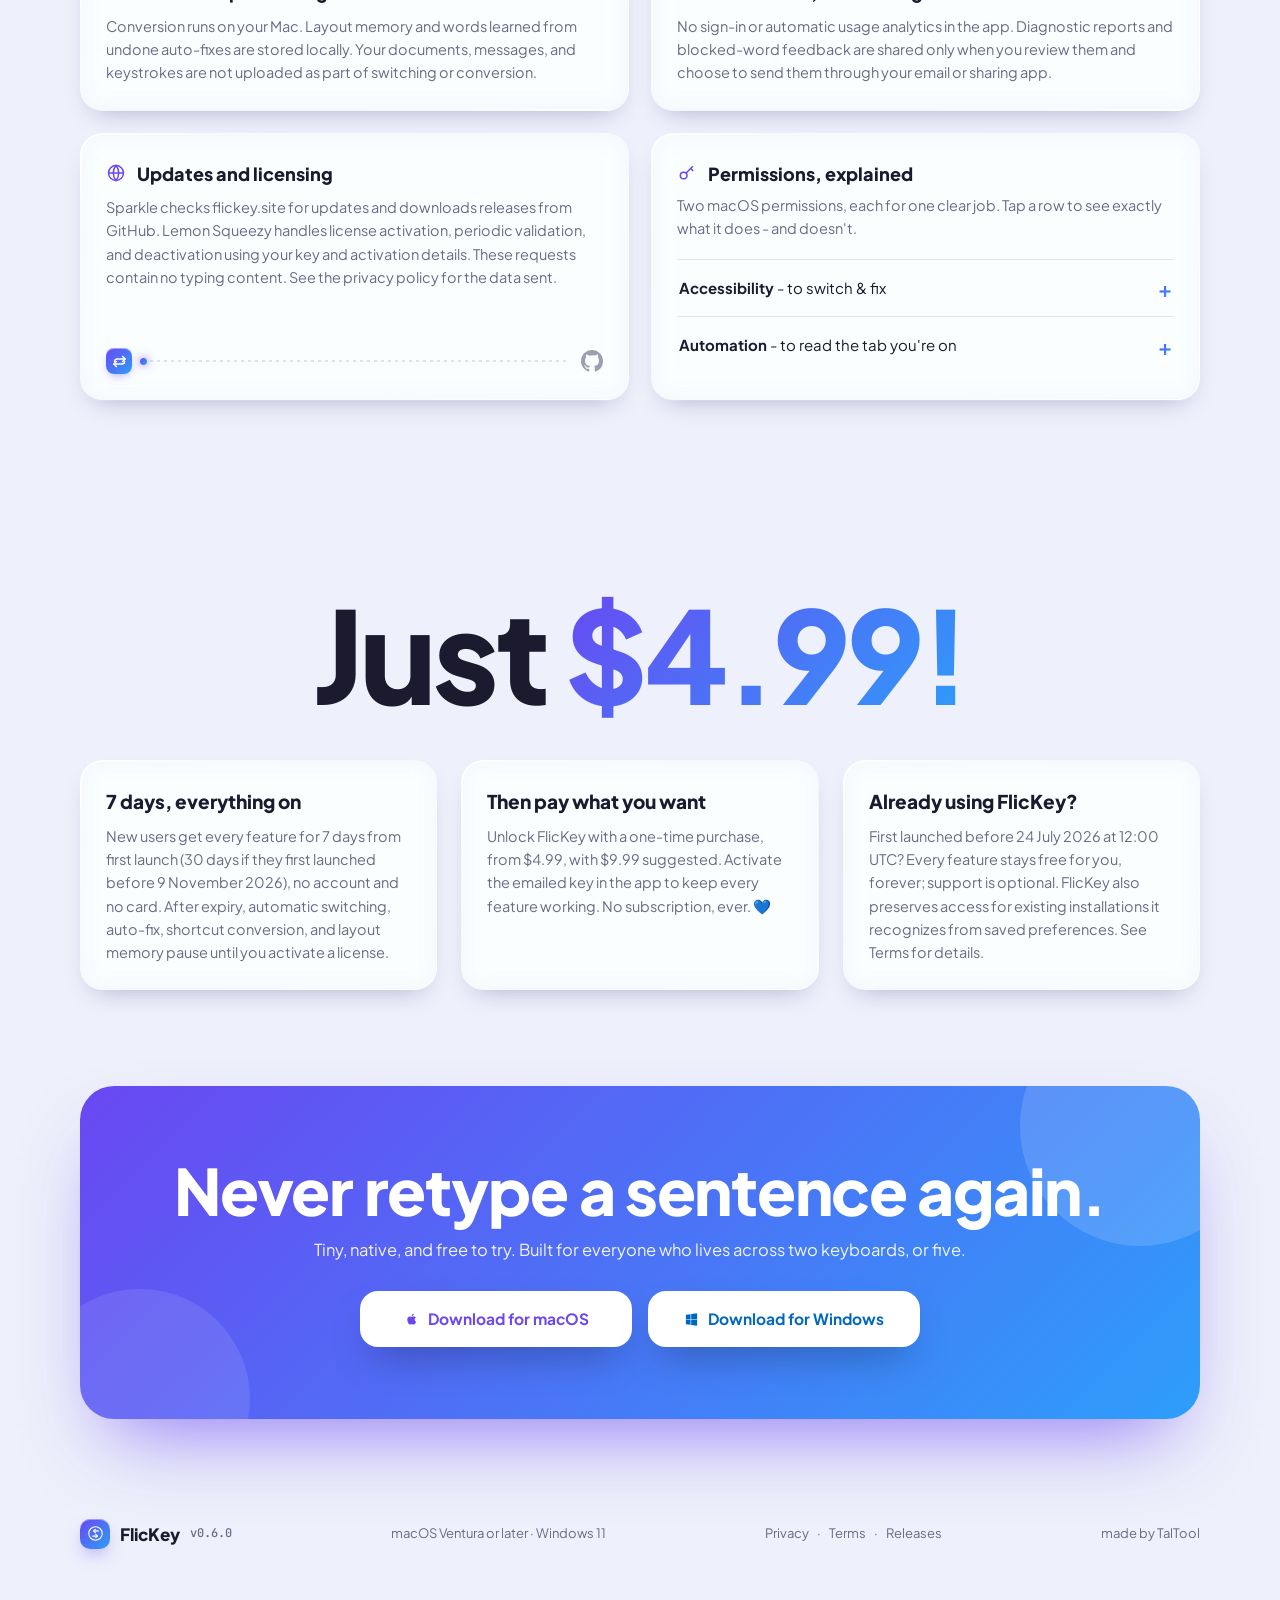
==== commit 71273bef: "Windows buttons go to the Microsoft Store; direct installer is a small fallback link Co-Authored-By:" ====
--- a/index.html
+++ b/index.html
@@ -334,8 +334,6 @@
   .final h2{font-weight:800;font-size:clamp(34px,6vw,64px);line-height:1.0;letter-spacing:-.02em;margin-bottom:14px;position:relative;z-index:1}
   .final p{font-size:16.5px;margin-bottom:28px;opacity:.92;position:relative;z-index:1}
   .final .btn{background:#fff;color:var(--g1);position:relative;z-index:1;box-shadow:0 18px 40px -14px rgba(0,0,0,.35)}
-  .ms-store{display:inline-block;margin-top:6px;line-height:0}
-  .ms-store img{height:48px;width:auto}
   .final-ctas{display:flex;justify-content:center;gap:16px;flex-wrap:wrap;position:relative;z-index:1}
   .final .btn{width:272px;justify-content:center}
   .final .btn-win{color:#0067c0}
@@ -390,14 +388,13 @@
         </div>
       </div>
       <div class="dl">
-        <a class="btn btn-win" href="https://github.com/alfital2/FlicKey/releases/download/win-v0.2.0/FlicKey-Setup-0.2.0-x64.exe">
+        <a class="btn btn-win" href="https://apps.microsoft.com/detail/9PGLNRHCF88N?mode=direct" title="Microsoft Store: installs with no security warning and updates automatically">
           <svg class="win" viewBox="0 0 24 24" aria-hidden="true"><path d="M3 4.5l7.5-1v8H3v-7zm8.5-1.2L21 2v9.5h-9.5V3.3zM3 12.5h7.5v8L3 19.5v-7zm8.5 0H21V22l-9.5-1.3v-8.2z"/></svg>
           Download for Windows
         </a>
         <div class="dl-meta">
-          <span class="cta-note">Free 7-day trial · 19 MB · Windows 11</span>
-          <span class="cta-note">On an ARM PC? <a href="https://github.com/alfital2/FlicKey/releases/download/win-v0.2.0/FlicKey-Setup-0.2.0-arm64.exe">ARM64 installer</a></span>
-          <a class="ms-store" href="https://apps.microsoft.com/detail/9PGLNRHCF88N?mode=direct" title="Installs from the Microsoft Store with no security warning"><img src="https://get.microsoft.com/images/en-us%20dark.svg" alt="Get it from Microsoft" width="160" height="58" loading="lazy"></a>
+          <span class="cta-note">Free 7-day trial · Microsoft Store · Windows 11</span>
+          <span class="cta-note">Can't use the Store? Installer: <a href="https://github.com/alfital2/FlicKey/releases/download/win-v0.2.0/FlicKey-Setup-0.2.0-x64.exe">Intel/AMD</a> · <a href="https://github.com/alfital2/FlicKey/releases/download/win-v0.2.0/FlicKey-Setup-0.2.0-arm64.exe">ARM64</a></span>
         </div>
       </div>
     </div>
@@ -693,7 +690,7 @@
         <svg class="apple" viewBox="0 0 24 24"><path d="M17.05 12.04c-.02-2.2 1.8-3.26 1.88-3.31-1.03-1.5-2.62-1.7-3.18-1.73-1.35-.14-2.64.8-3.32.8-.69 0-1.74-.78-2.86-.76-1.47.02-2.83.86-3.59 2.18-1.53 2.66-.39 6.6 1.1 8.76.73 1.06 1.6 2.25 2.74 2.21 1.1-.04 1.51-.71 2.84-.71 1.32 0 1.69.71 2.85.69 1.18-.02 1.92-1.08 2.64-2.14.83-1.22 1.18-2.4 1.2-2.46-.03-.01-2.3-.88-2.32-3.5zM14.88 5.39c.6-.73 1.01-1.74.9-2.75-.87.04-1.92.58-2.55 1.31-.56.64-1.05 1.67-.92 2.65.97.08 1.96-.49 2.57-1.21z"/></svg>
         Download for macOS
       </a>
-      <a class="btn btn-win" href="https://github.com/alfital2/FlicKey/releases/download/win-v0.2.0/FlicKey-Setup-0.2.0-x64.exe">
+      <a class="btn btn-win" href="https://apps.microsoft.com/detail/9PGLNRHCF88N?mode=direct" title="Microsoft Store: installs with no security warning and updates automatically">
         <svg class="win" viewBox="0 0 24 24" aria-hidden="true"><path d="M3 4.5l7.5-1v8H3v-7zm8.5-1.2L21 2v9.5h-9.5V3.3zM3 12.5h7.5v8L3 19.5v-7zm8.5 0H21V22l-9.5-1.3v-8.2z"/></svg>
         Download for Windows
       </a>
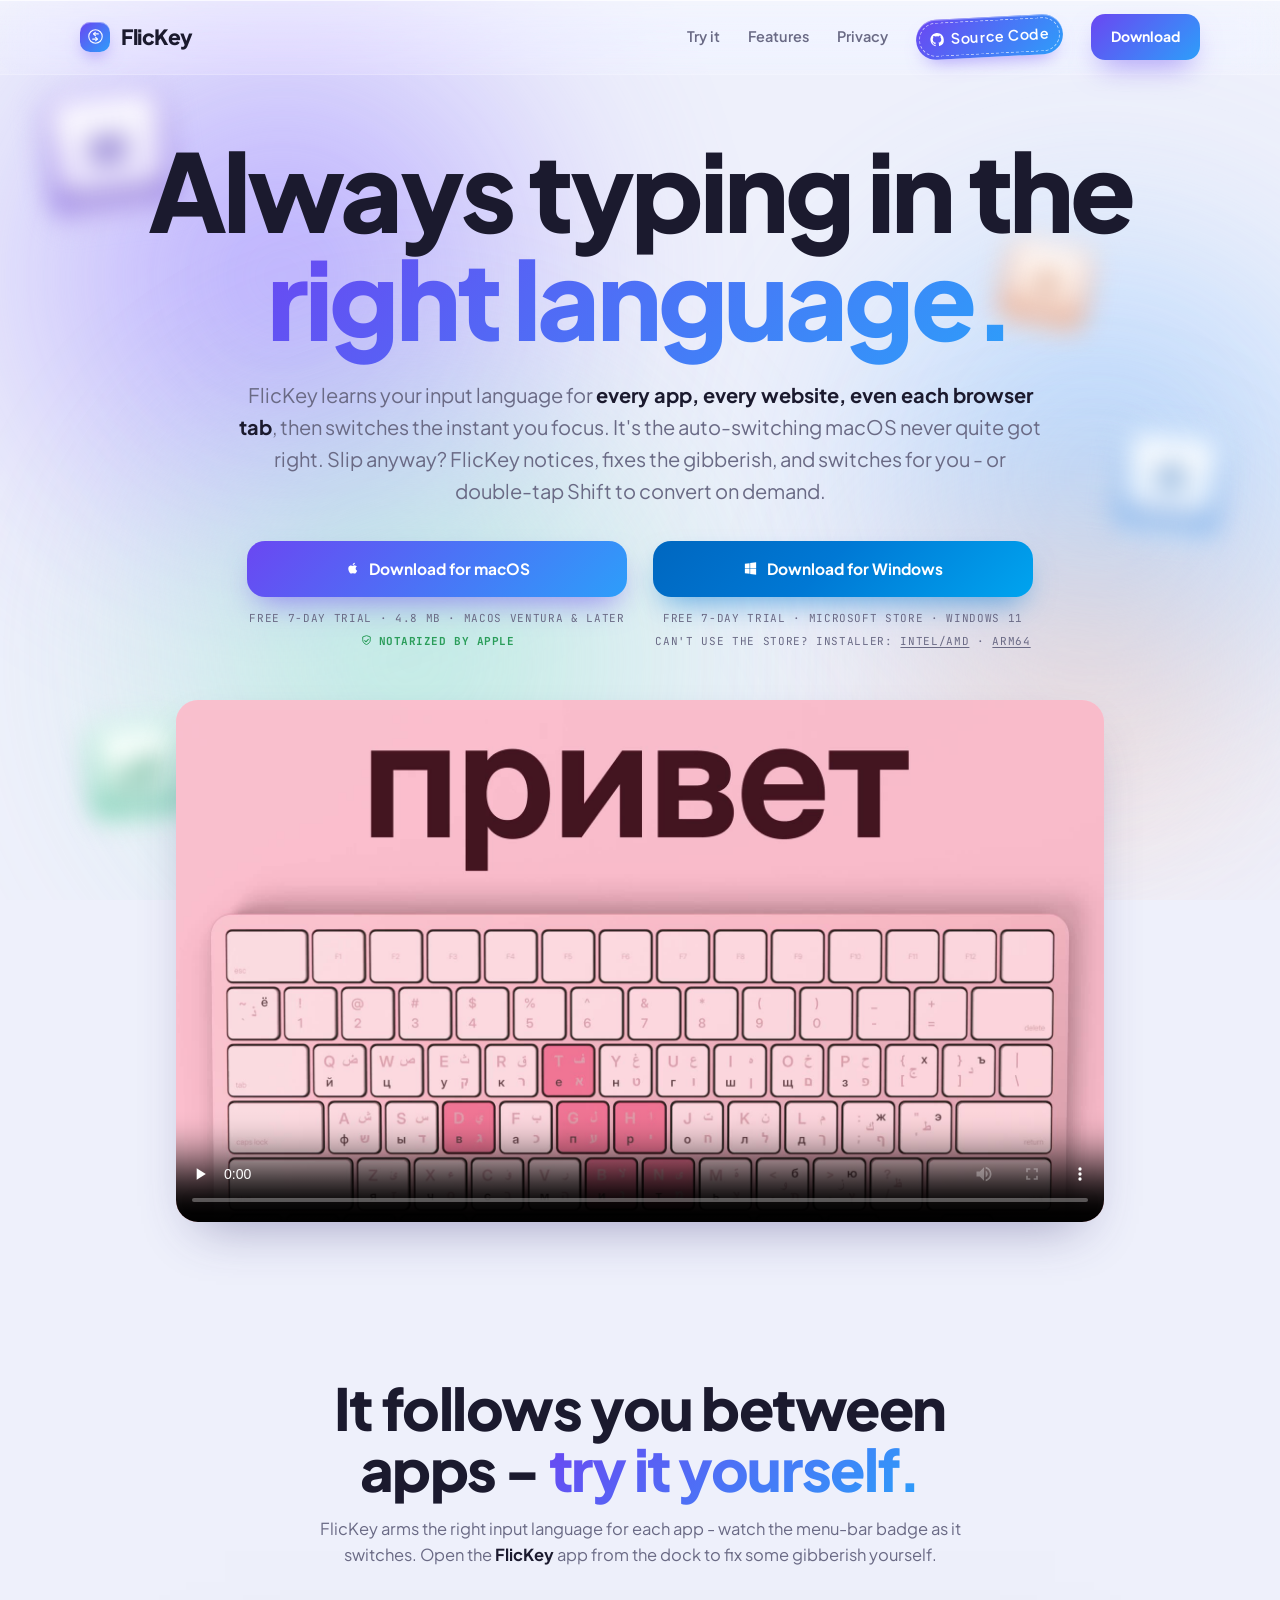
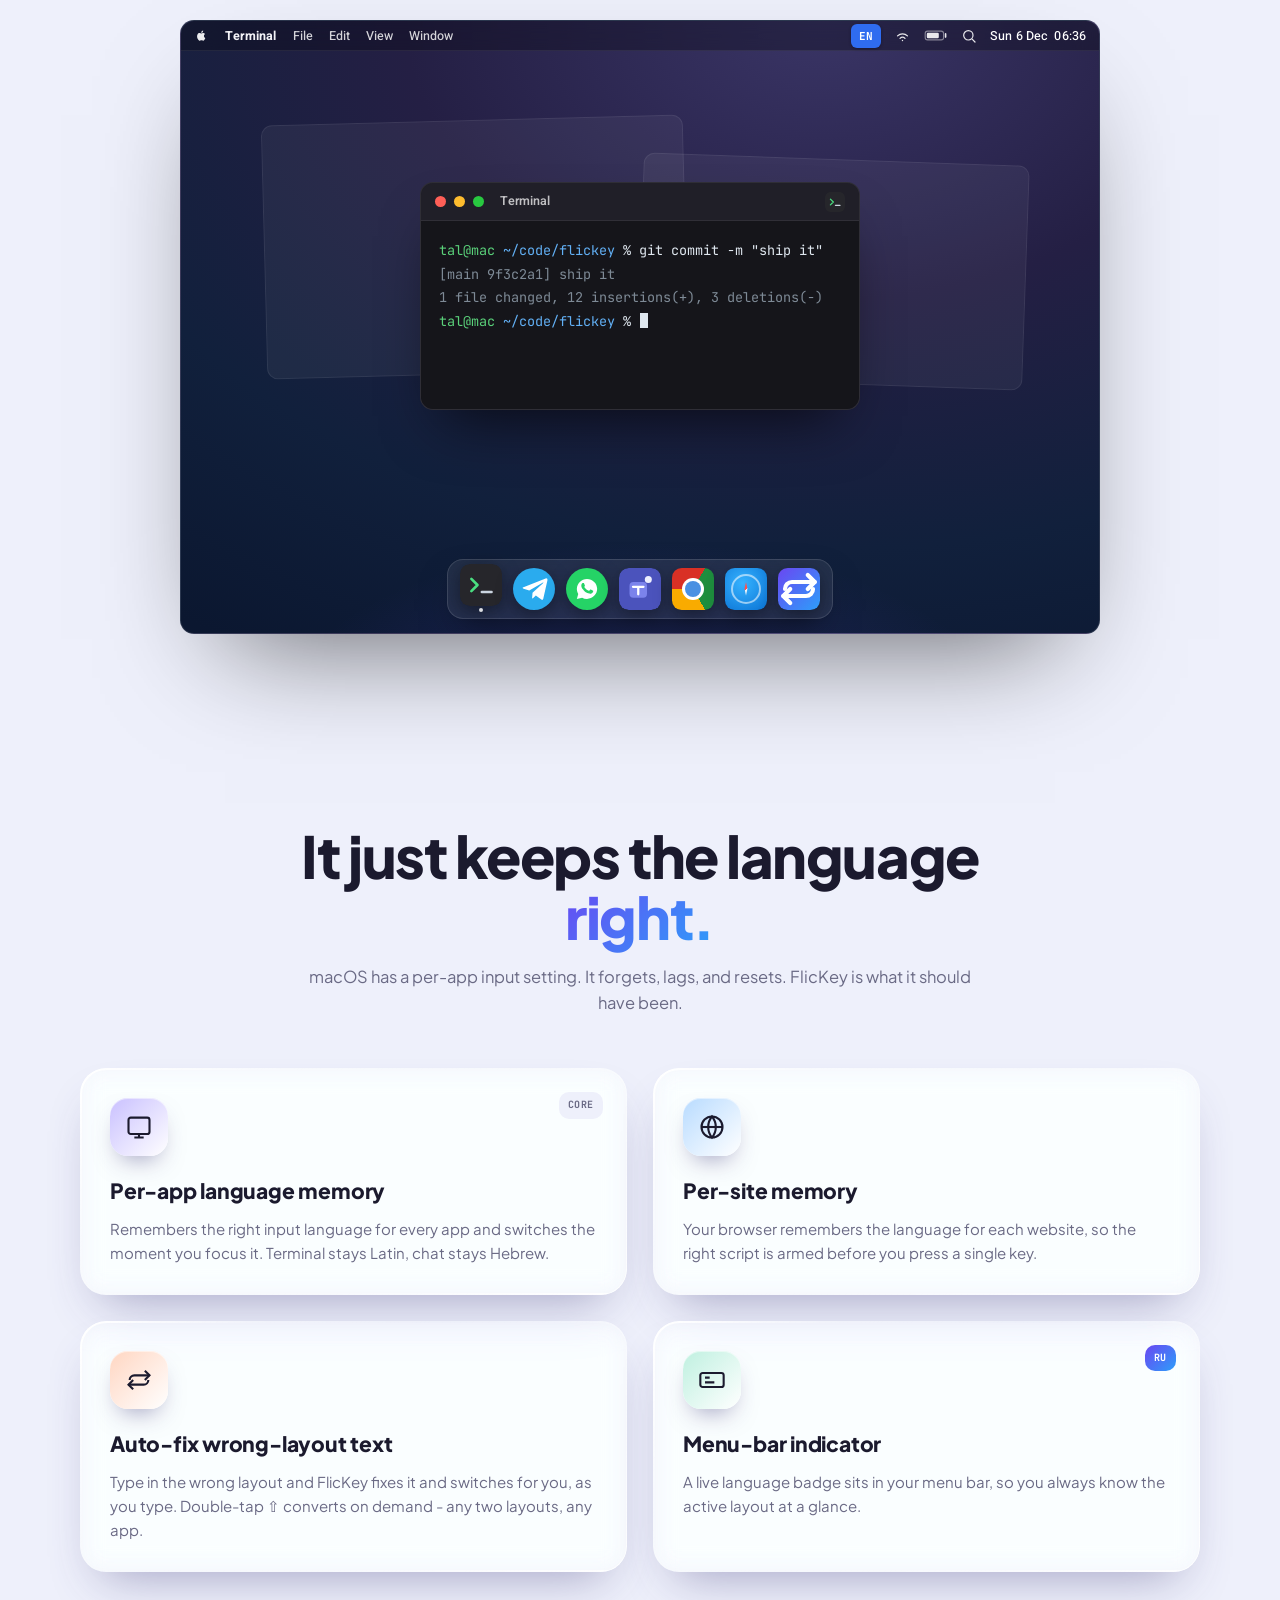
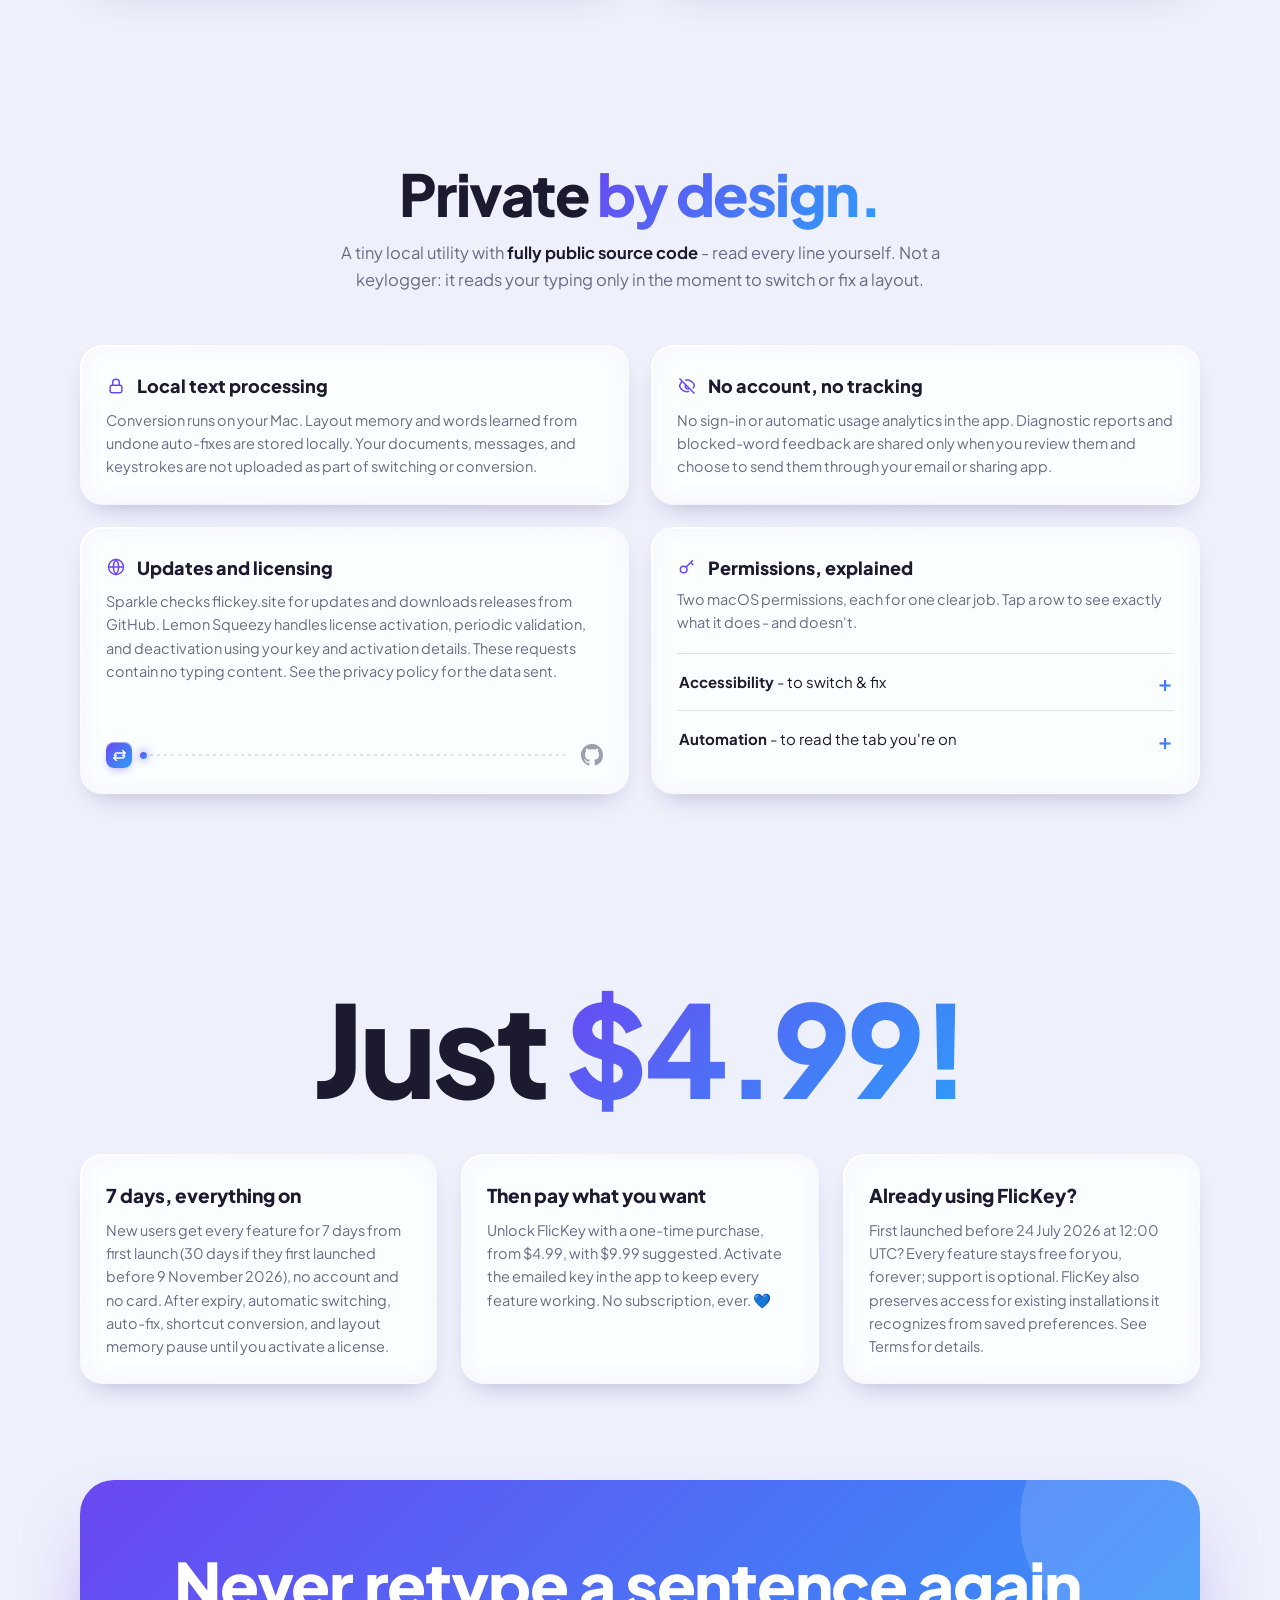
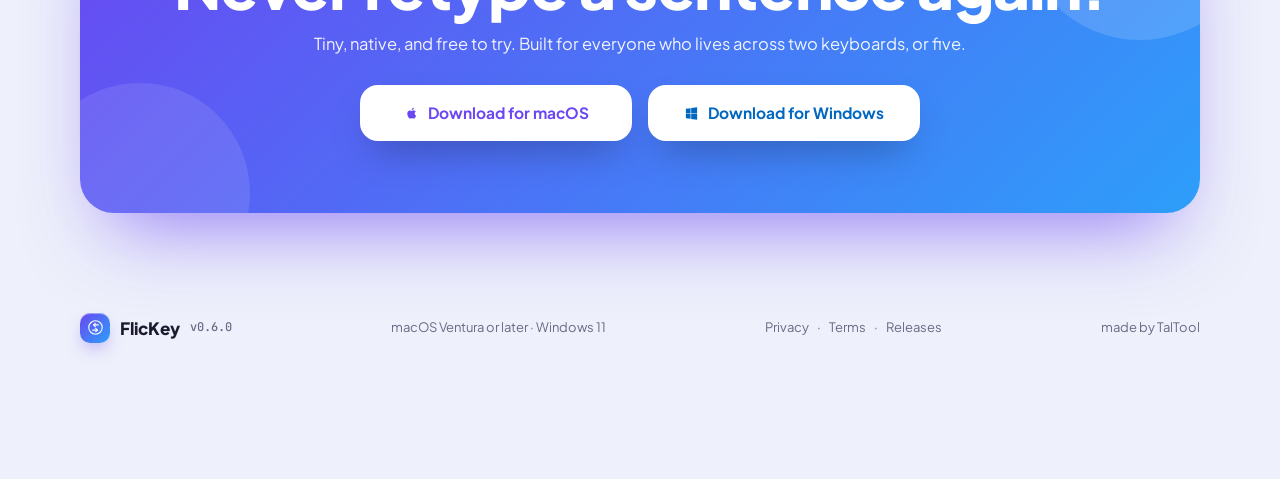
==== commit b2b074c8: "Promo video under the downloads, replacing the small typing demo (4K on wide screens, 1080p otherwis" ====
--- a/index.html
+++ b/index.html
@@ -202,6 +202,8 @@
   .notarized svg{width:13px;height:13px;flex:0 0 auto}
 
   /* hero floating readout card */
+  .promo-video{position:relative;z-index:1;max-width:960px;margin:50px auto 0;padding:0 16px}
+  .promo-video video{display:block;width:100%;aspect-ratio:16/9;height:auto;border-radius:22px;box-shadow:var(--shadow);background:#f3d6e0}
   .floatcard{position:relative;z-index:1;max-width:560px;margin:50px auto 0;background:var(--card);border-radius:26px;padding:26px 30px;box-shadow:var(--shadow);
     display:flex;align-items:center;gap:16px;flex-wrap:nowrap;justify-content:center;min-height:128px}
   .floatcard .rpair{font-family:var(--mono);font-size:12px;color:var(--ink-soft);background:var(--bg);border-radius:12px;padding:8px 13px;white-space:nowrap}
@@ -398,11 +400,11 @@
         </div>
       </div>
     </div>
-    <div class="floatcard reveal" data-d="2">
-
-      <span class="rpair"><b id="flA">EN</b> → <b id="flB">HE</b></span>
-      <span class="rtext-wrap"><span class="rtext" id="flText">akuo</span><span class="rcaret"></span></span>
-      <span class="keys"><span class="key" id="hk1">⇧</span><span class="key" id="hk2">⇧</span></span>
+    <div class="promo-video reveal" data-d="2">
+      <video controls playsinline preload="none" poster="media/flickey-promo-poster.jpg" aria-label="FlicKey promo video">
+        <source src="media/flickey-promo-4k.mp4" type="video/mp4" media="(min-width: 1200px)">
+        <source src="media/flickey-promo-1080p.mp4" type="video/mp4">
+      </video>
     </div>
   </div>
 </header>
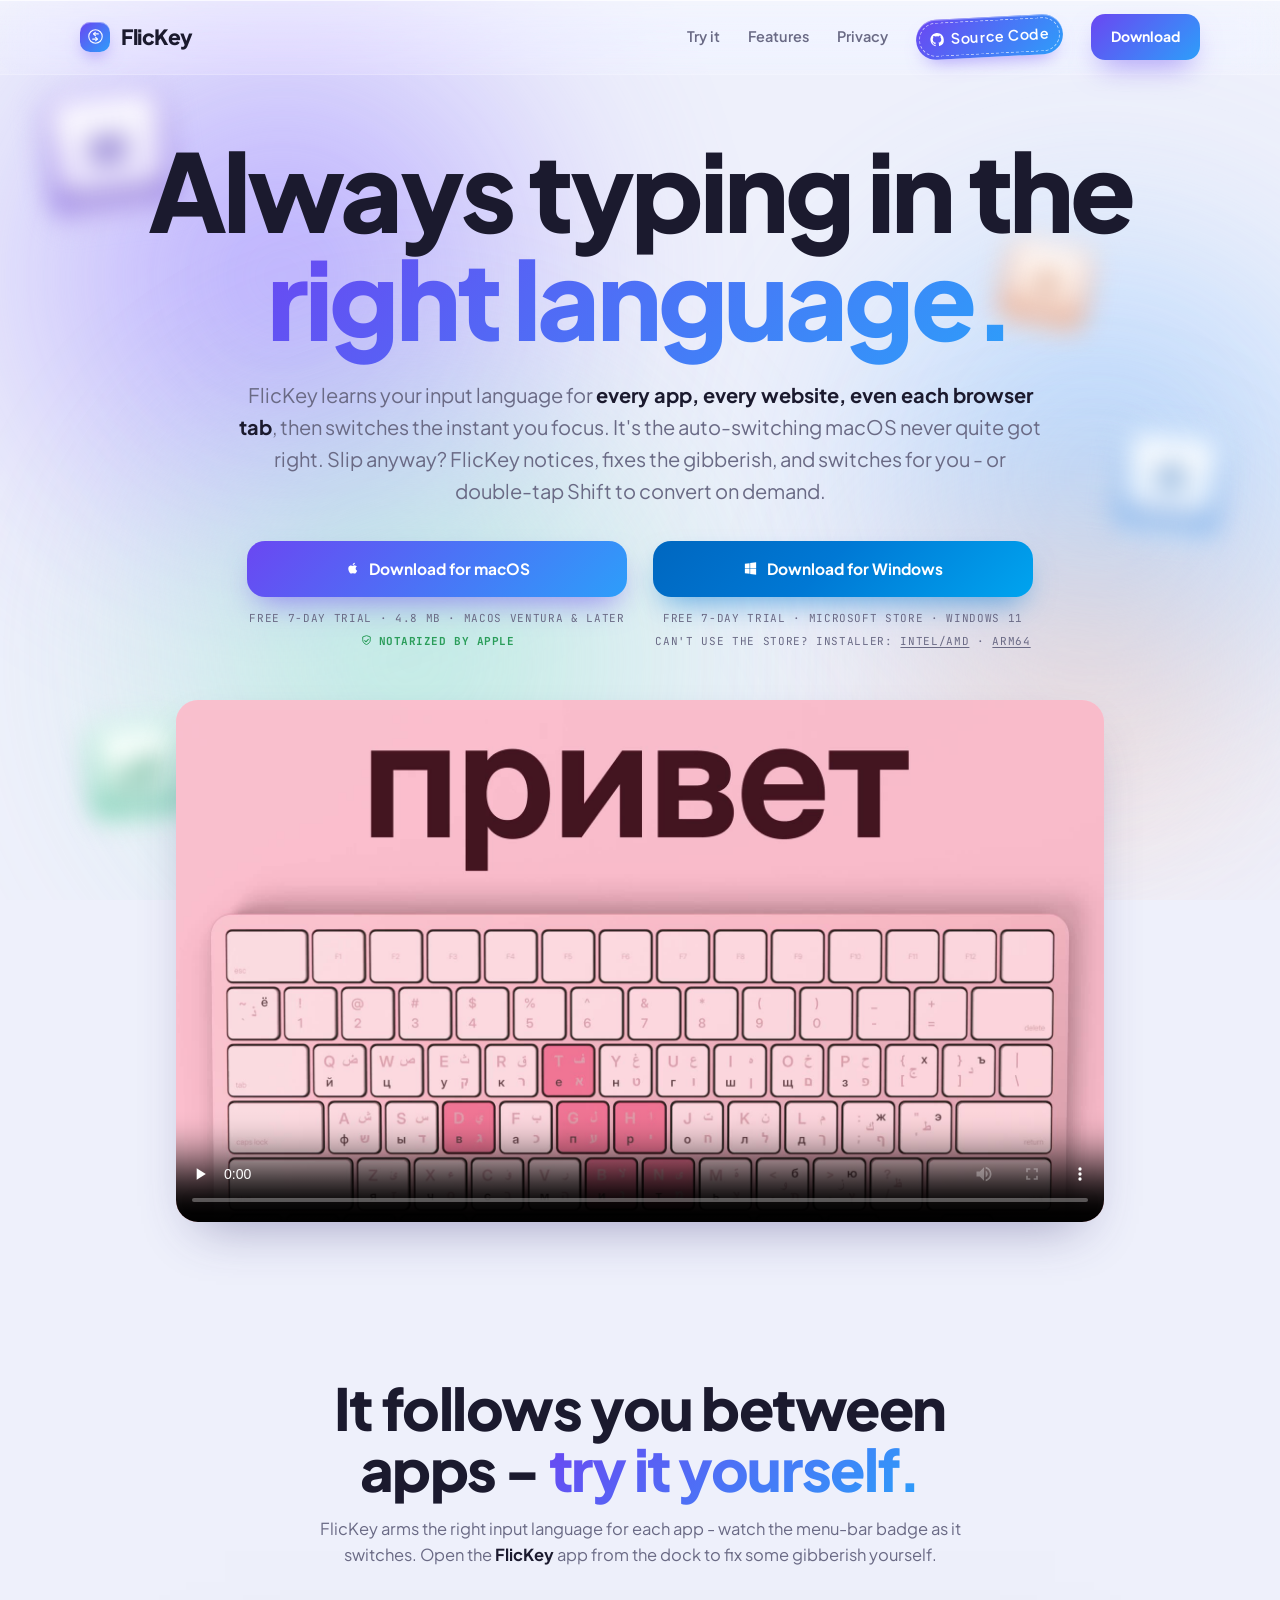
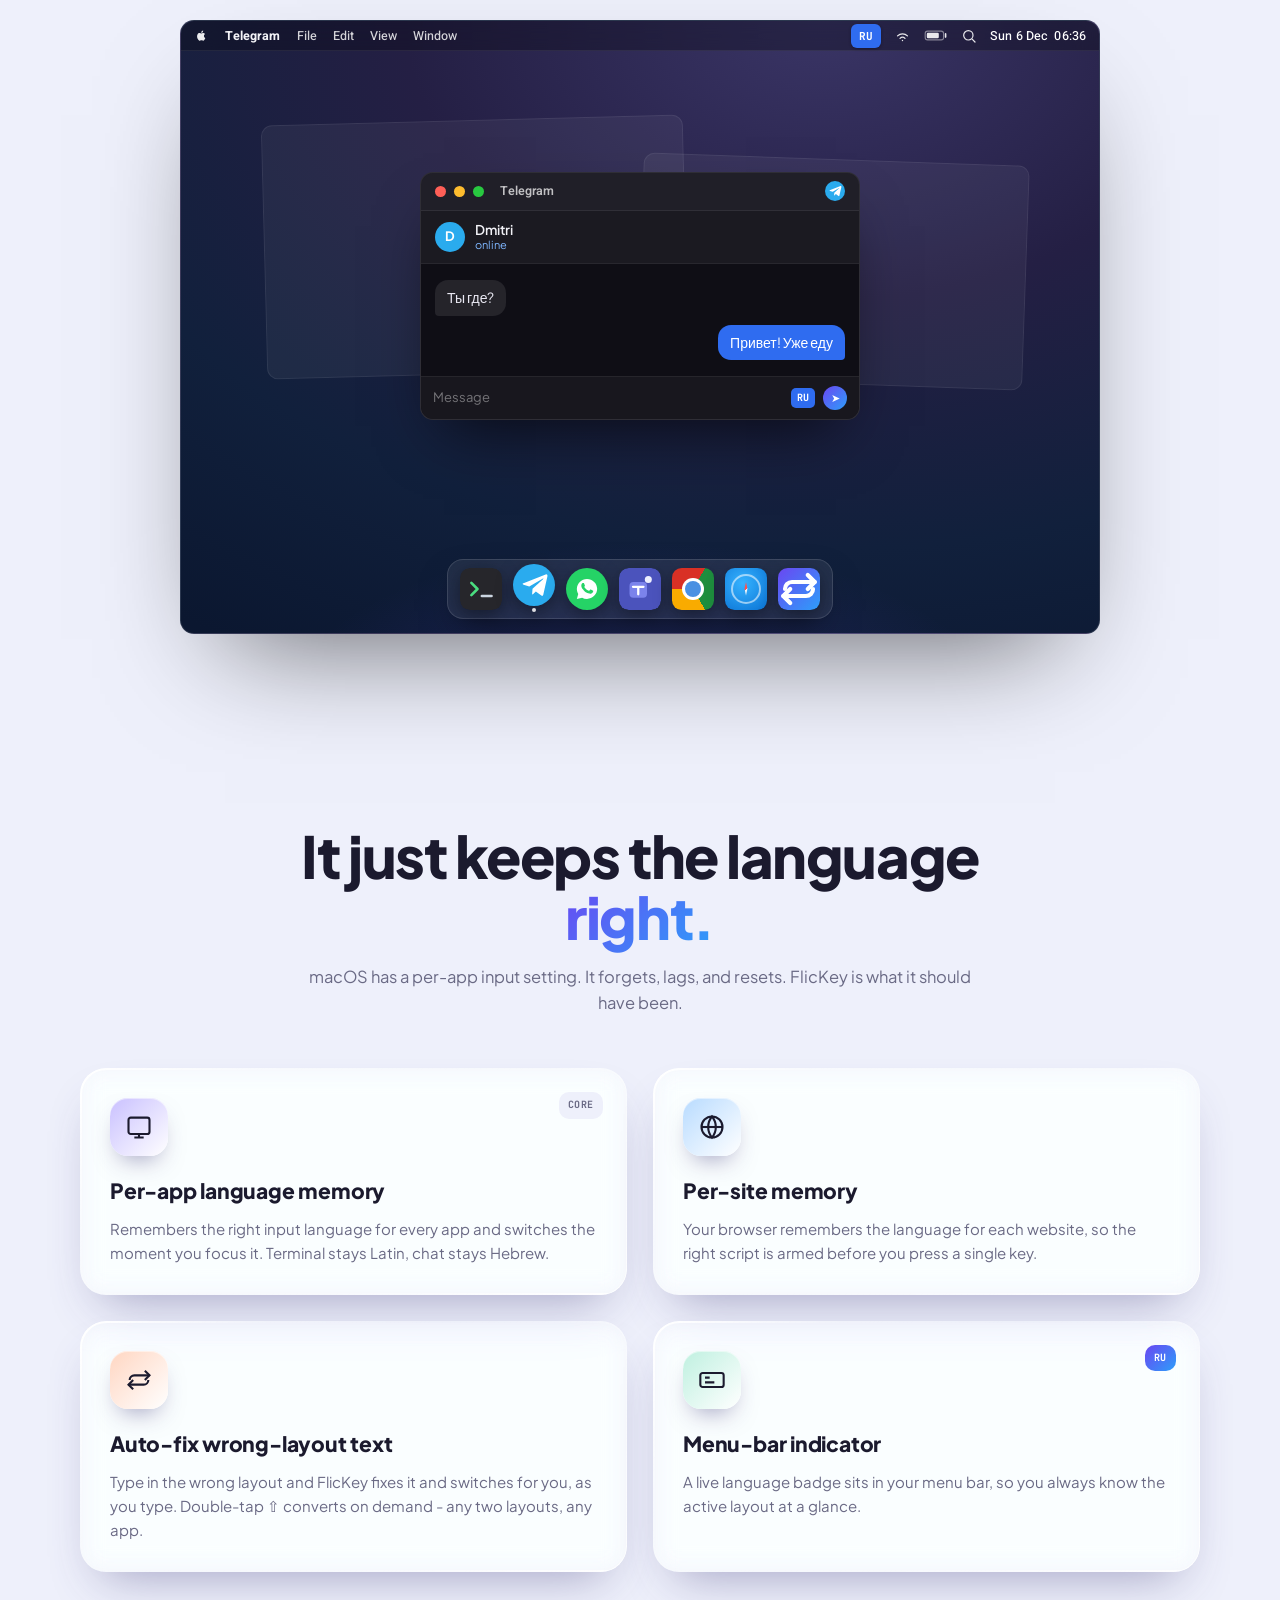
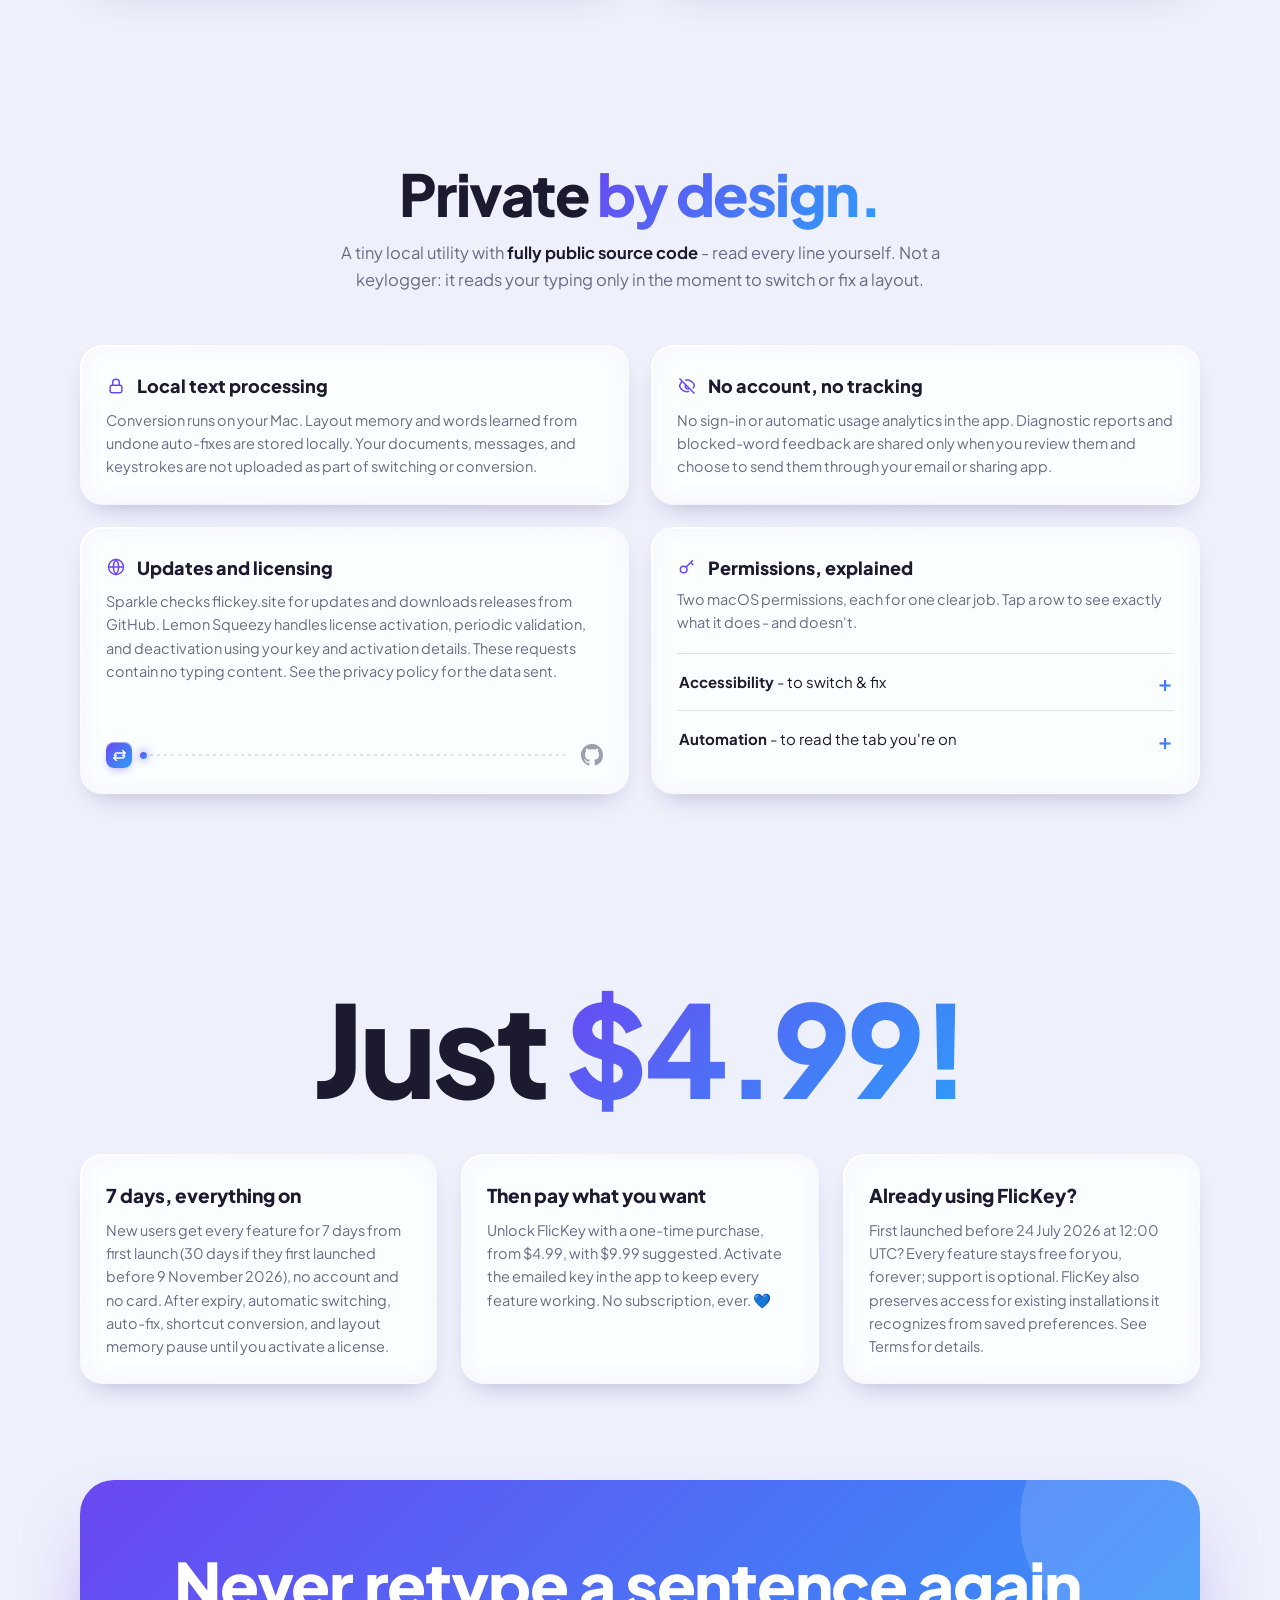
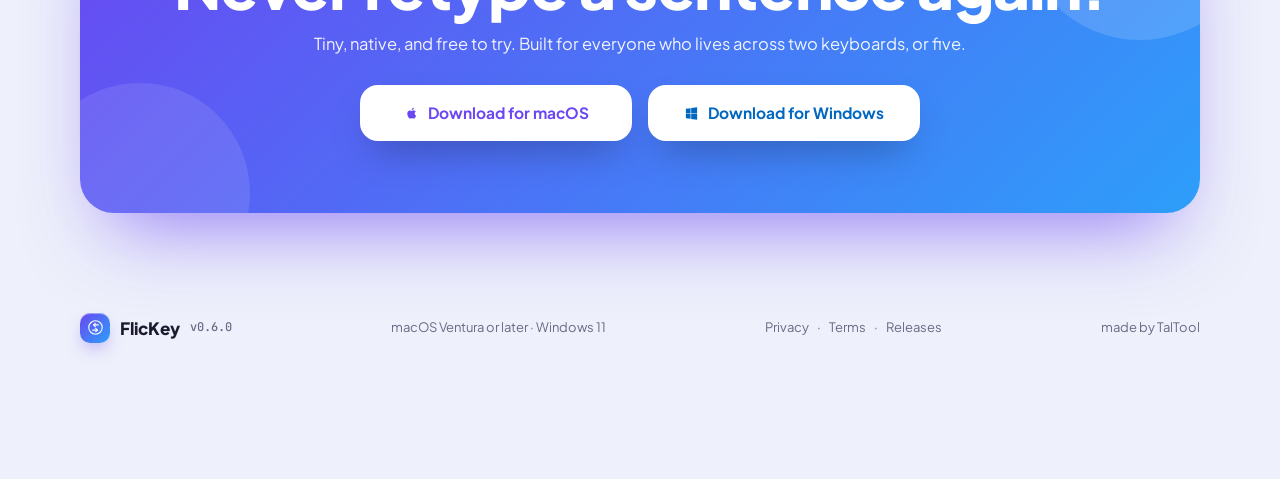
==== commit 4758931d: "Promo video: calmer cut (62 s), no screen changes faster than every 1.2 s Co-Authored-By: Claude Fab" ====
--- a/index.html
+++ b/index.html
@@ -402,8 +402,8 @@
     </div>
     <div class="promo-video reveal" data-d="2">
       <video controls playsinline preload="none" poster="media/flickey-promo-poster.jpg" aria-label="FlicKey promo video">
-        <source src="media/flickey-promo-4k.mp4" type="video/mp4" media="(min-width: 1200px)">
-        <source src="media/flickey-promo-1080p.mp4" type="video/mp4">
+        <source src="media/flickey-promo-4k.mp4?v=2" type="video/mp4" media="(min-width: 1200px)">
+        <source src="media/flickey-promo-1080p.mp4?v=2" type="video/mp4">
       </video>
     </div>
   </div>
